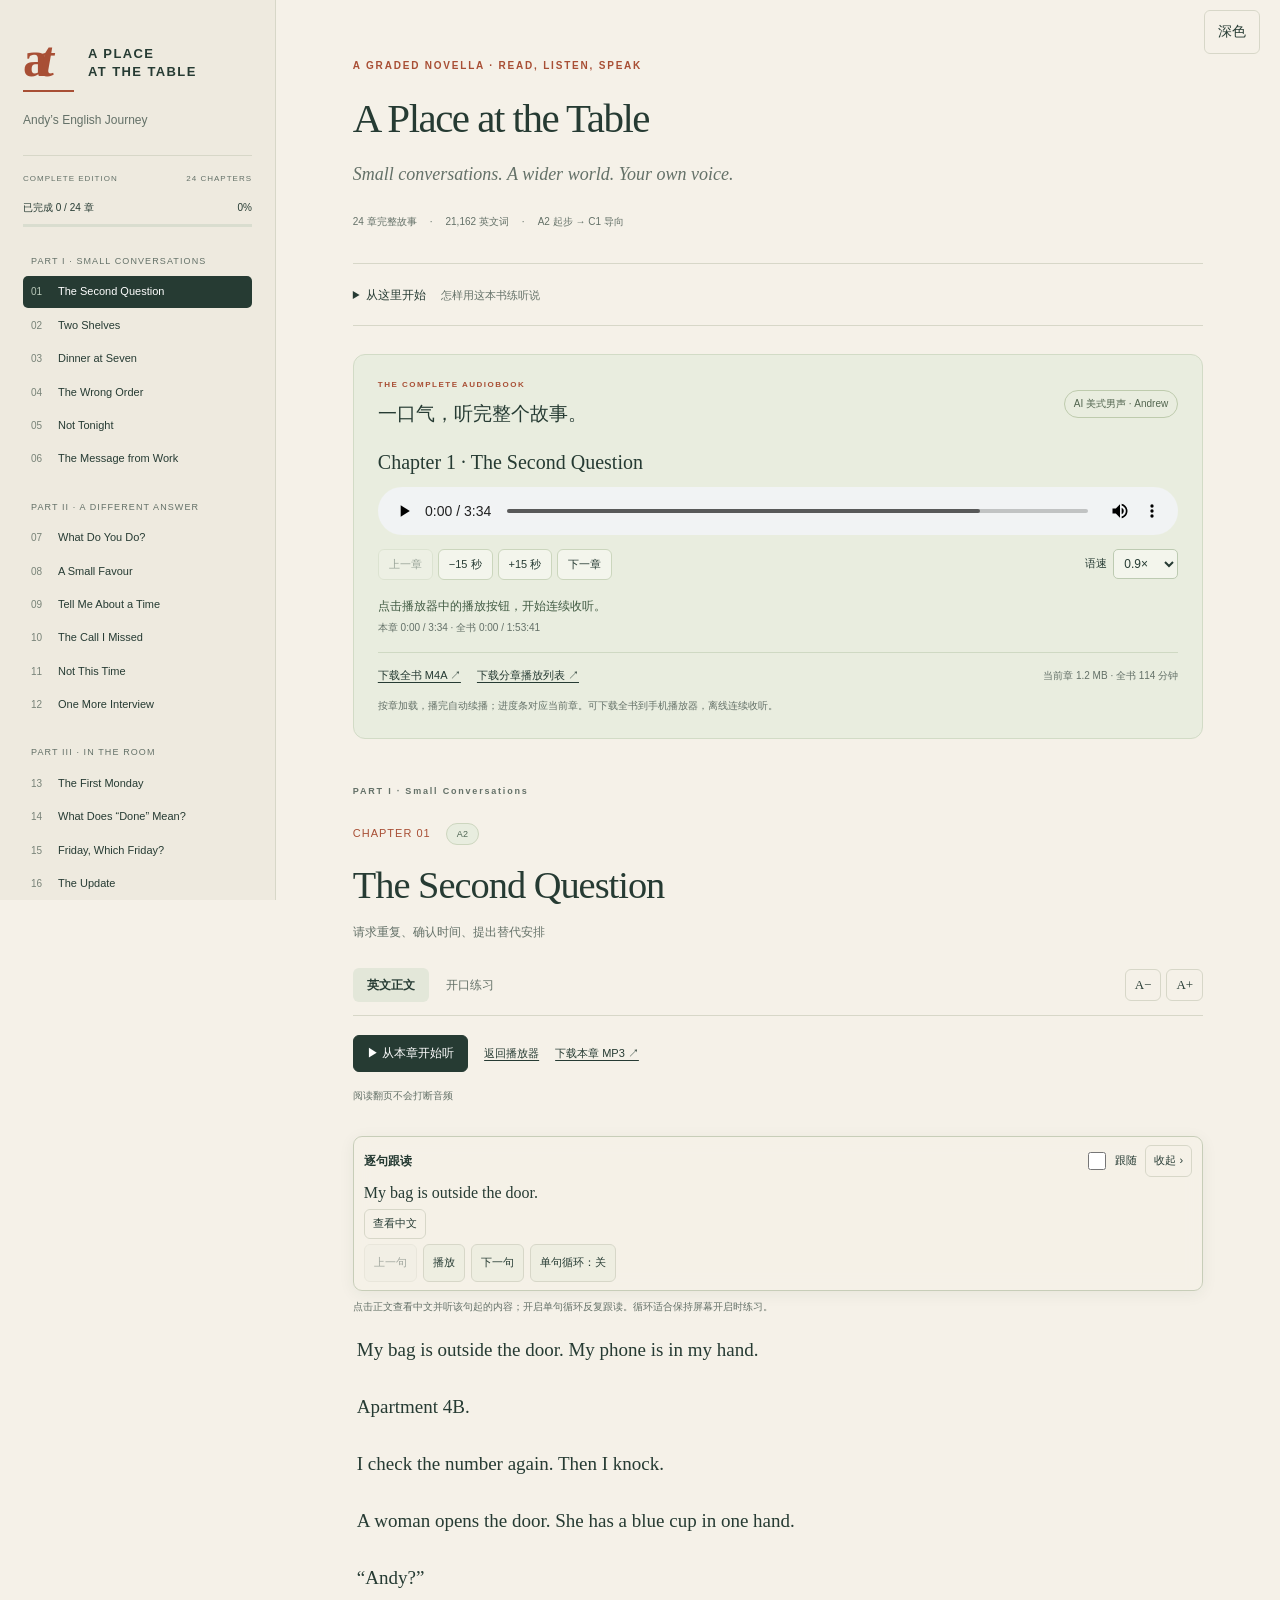
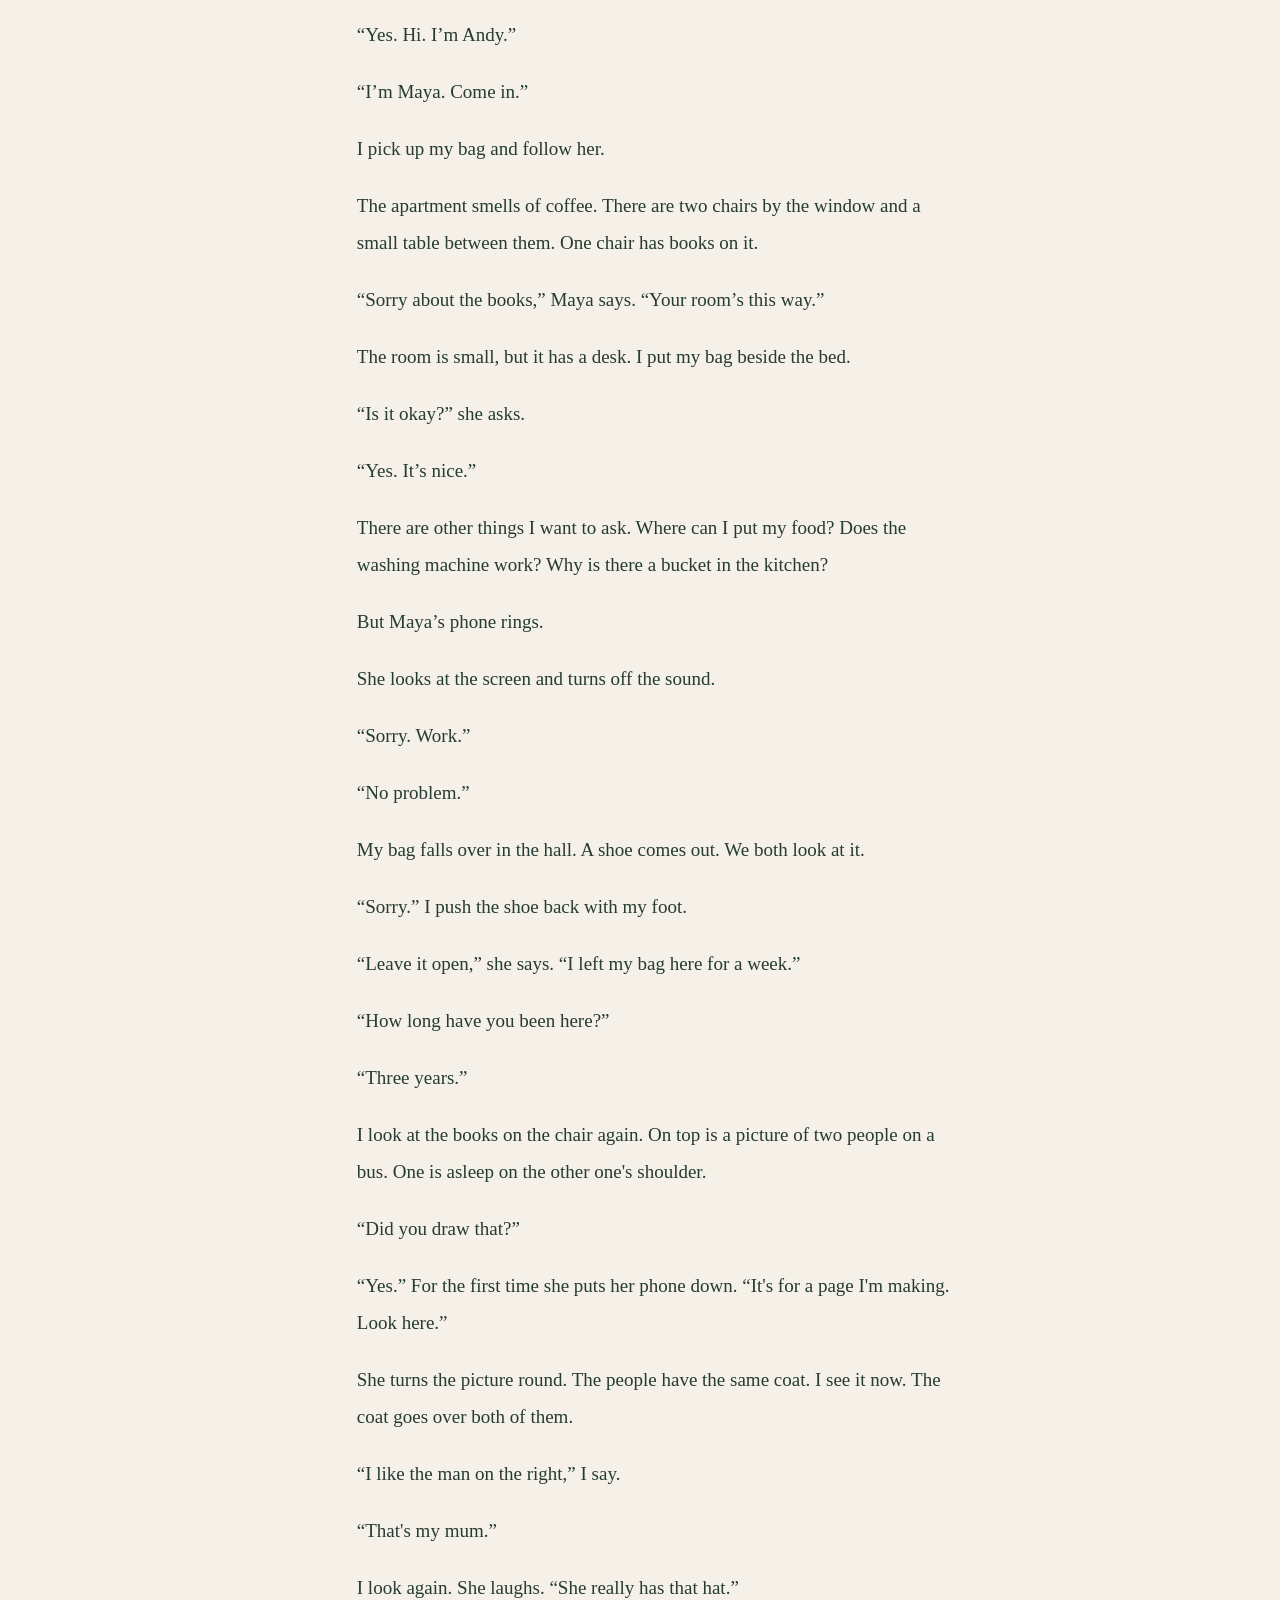
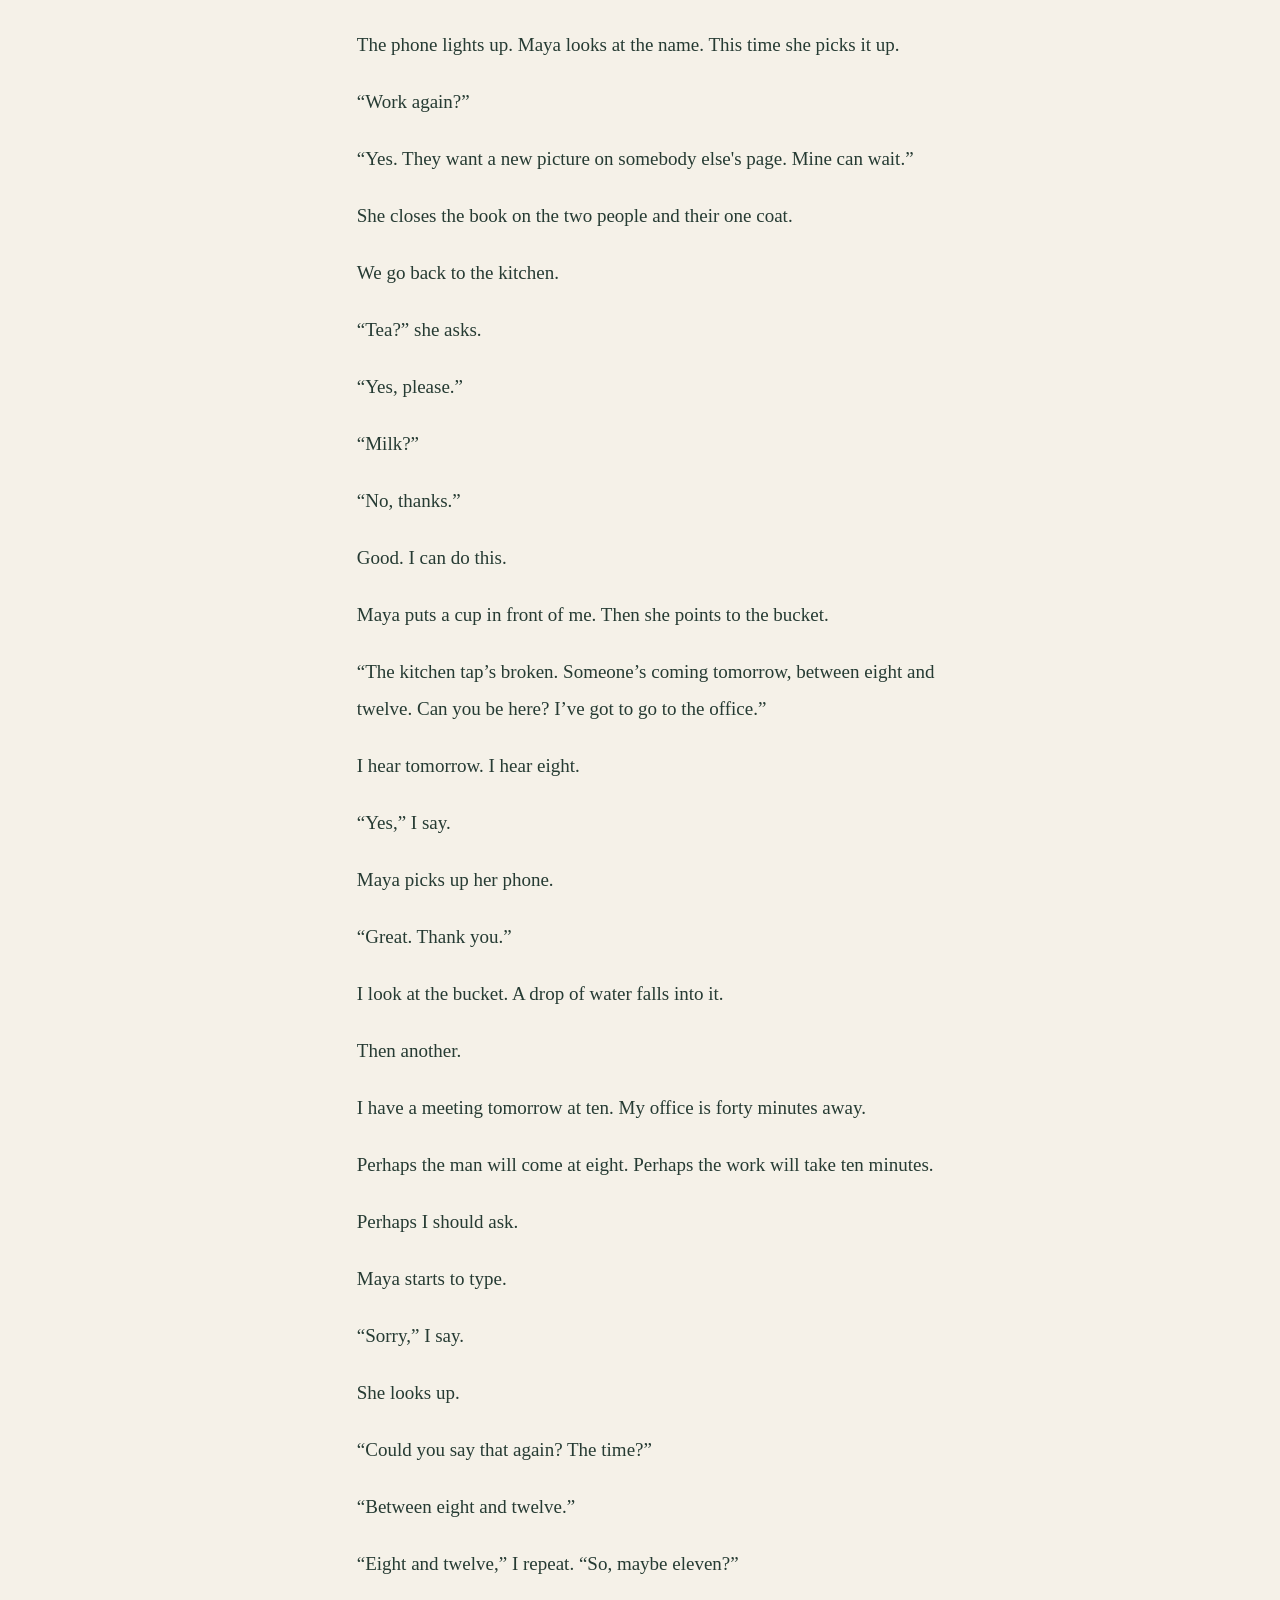
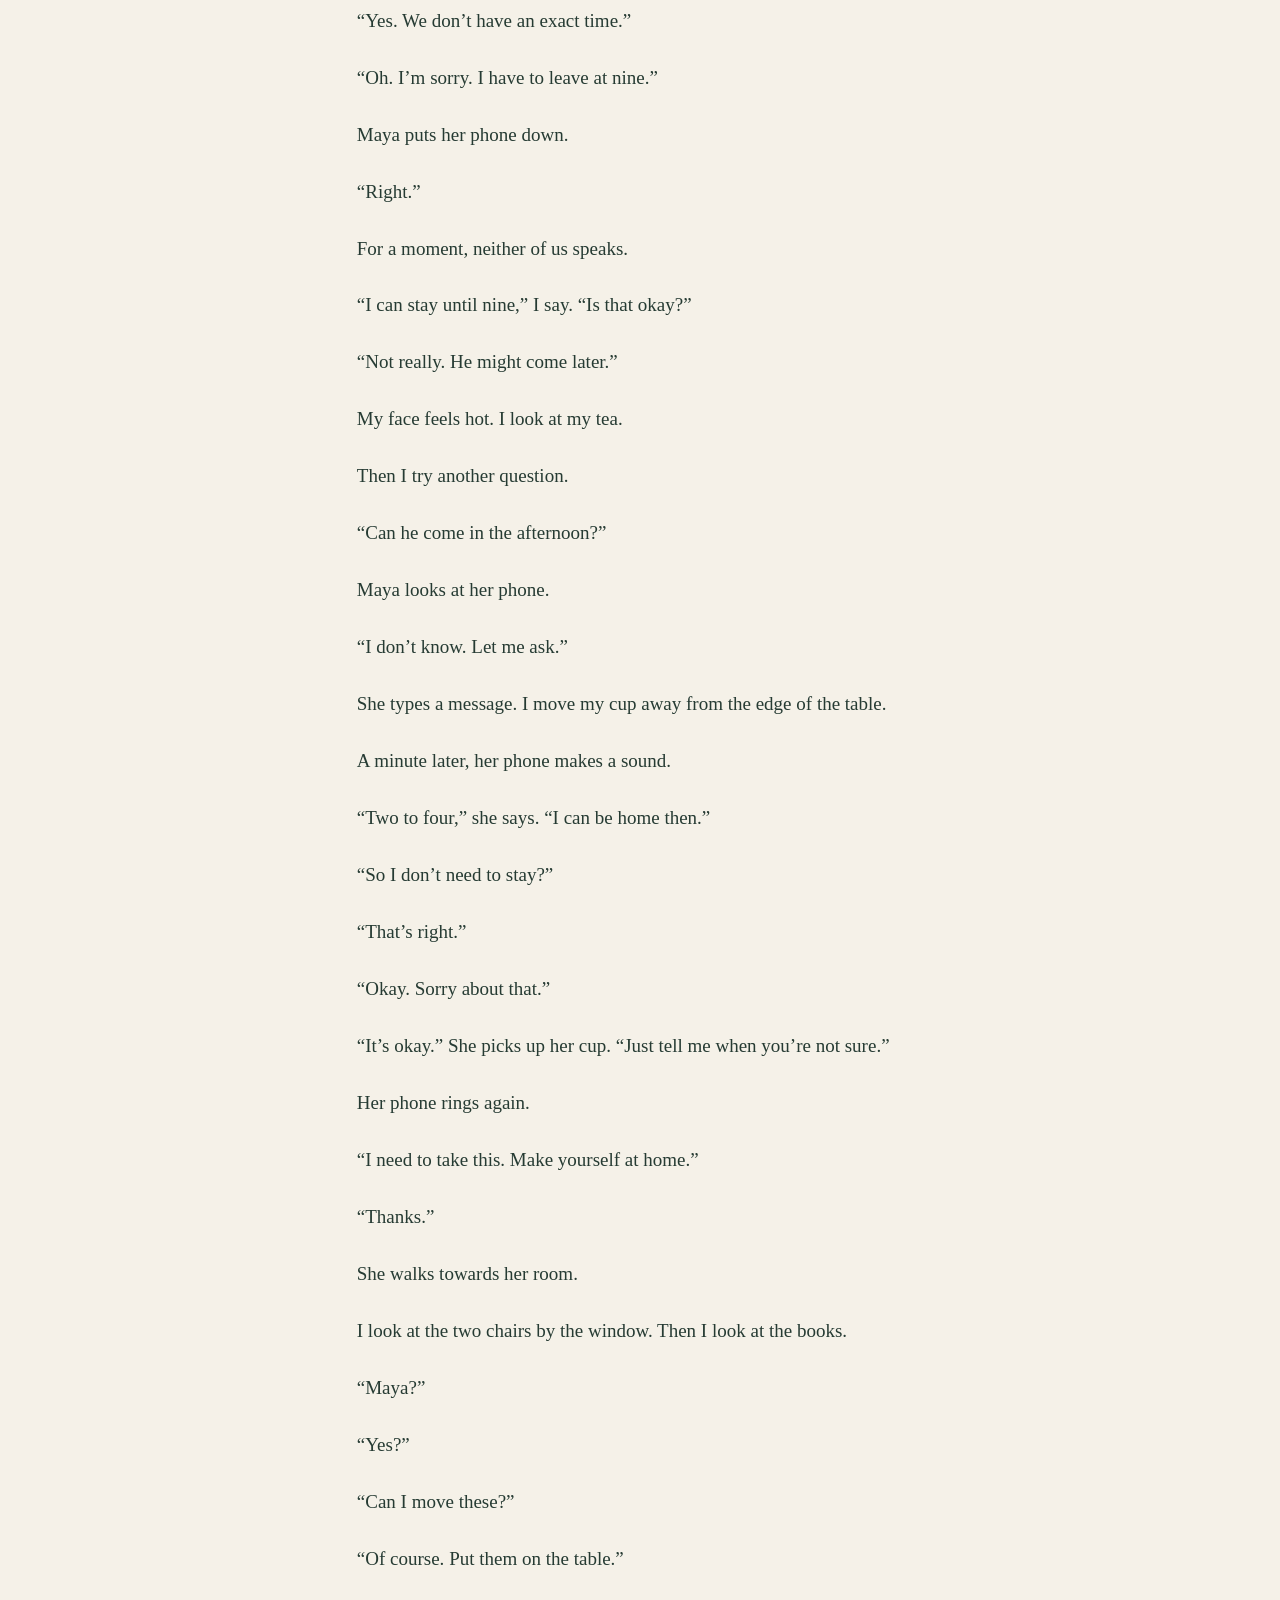
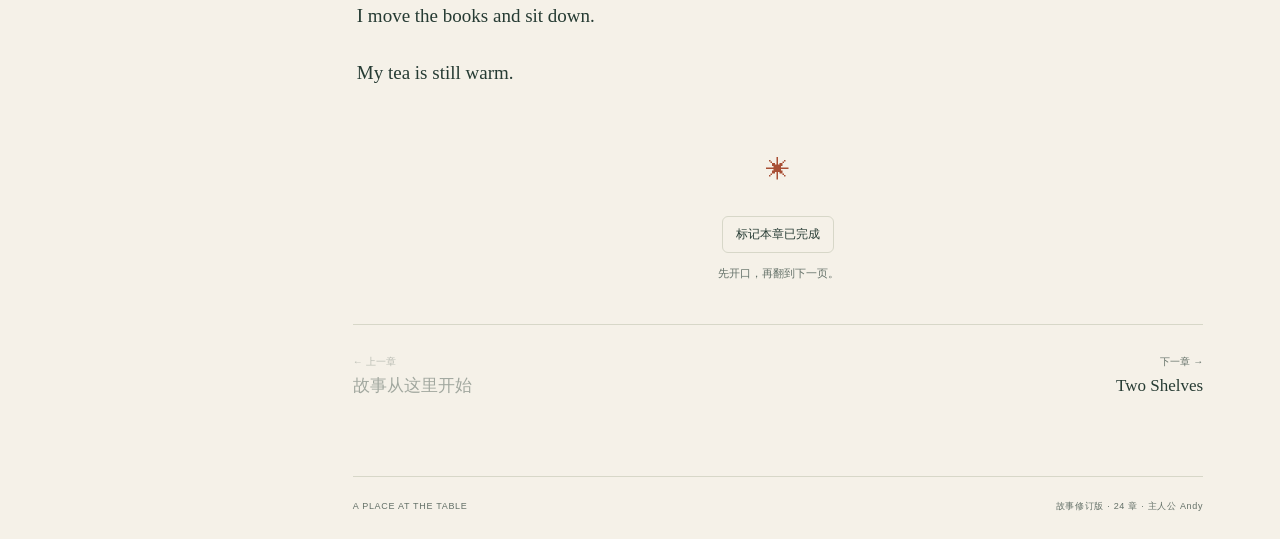
==== index.html @ 5585c591 "feat(reader): 添加可记忆的明暗主题切换" ====
<!doctype html>
<html lang="zh-CN">
<head>
  <meta charset="utf-8">
  <meta name="viewport" content="width=device-width,initial-scale=1">
  <meta name="theme-color" content="#f5f1e8">
  <meta name="description" content="A Place at the Table — a complete 24-chapter English novella with Andy, Maya and a place to find your voice. English stories and practical speaking exercises.">
  <title>A Place at the Table · Andy’s English Journey</title>
  <script src="theme.js?v=20261119-theme"></script>
  <link rel="stylesheet" href="style.css?v=20261119-theme">
  <script type="module" src="app.js?v=20261118-r2"></script>
</head>
<body>
  <a class="skip" href="#reader">跳到正文</a>
  <div class="mobilebar"><a class="wordmark" href="#chapter-1">A Place at the Table</a><div class="mobile-actions"><button type="button" data-theme-toggle aria-label="切换到深色主题">深色</button><button id="menu" aria-controls="sidebar" aria-expanded="false">章节目录</button></div></div>
  <button type="button" class="desktop-theme" data-theme-toggle aria-label="切换到深色主题">深色</button>
  <aside id="sidebar" aria-label="全书目录">
    <a class="brand" href="#chapter-1"><span class="book-symbol" aria-hidden="true">a<span>t</span></span><span>A PLACE<br>AT THE TABLE</span></a>
    <p class="side-sub">Andy’s English Journey</p>
    <div class="edition">COMPLETE EDITION <span>24 CHAPTERS</span></div>
    <div class="progress-copy"><span id="progressText">已完成 0 / 24 章</span><span id="progressPercent">0%</span></div>
    <div class="progress-track"><div id="progressBar"></div></div>
    <nav id="contents" aria-label="选择章节"></nav>
    <div class="sidebar-foot"><a href="editions/r2/a-place-at-the-table.md" download>下载完整书稿 <span aria-hidden="true">↗</span></a><p>阅读进度仅保存在当前浏览器。</p></div>
  </aside>
  <main id="main">
    <header class="book-header"><p class="eyebrow">A GRADED NOVELLA · READ, LISTEN, SPEAK</p><h1>A Place at the Table</h1><p class="book-subtitle">Small conversations. A wider world. Your own voice.</p><div class="book-meta"><span>24 章完整故事</span><span id="wordCount">正在载入</span><span>A2 起步 → C1 导向</span></div></header>
    <details class="guide"><summary>从这里开始 <span>怎样用这本书练听说</span></summary><div><p>先读或听一小段，再开口回应。每章练习包含实用表达、理解问题、角色扮演和换场景表达；答案需要主动展开。初期允许停顿，先把意思说明白，再纠正一两个重点。</p><p>四部正文难度逐步提高，标注属于编辑定位，不是正式 CEFR 评定。读完本书不等于达到 C1 或雅思 7.5；需要持续真实互动及独立的考试专项训练。</p><p>有声书使用 Andrew 美式男声生成，属于 AI 合成朗读。音频按章节加载，接近章尾时预加载下一章，播完后自动续播。切换阅读章节或练习页不会中断声音。播放器进度条对应当前章，下面另显示全书进度。首次需要点一下播放；手机系统若限制后台运行，跨章续播可能暂停。需要长时间锁屏收听时，可下载全书到手机播放器。</p><p>可下载完整 M4A，在手机音频播放器中离线收听；也可逐章下载 MP3。网页会在当前浏览器保存收听位置和语速，下次打开后点击播放继续，不自动出声。页面不会使用麦克风。</p><p>创作方法参考 <a href="https://github.com/jwynia/agent-skills" target="_blank" rel="noopener">jwynia/agent-skills</a>、<a href="https://github.com/BlueBirdBack/english-coach" target="_blank" rel="noopener">english-coach</a> 和 <a href="https://github.com/zhouwei713/english-learning-coach-skill" target="_blank" rel="noopener">English Learning Coach</a>。能力参考 <a href="https://www.coe.int/en/web/common-european-framework-reference-languages/table-3-cefr-3.3-common-reference-levels-qualitative-aspects-of-spoken-language-use" target="_blank" rel="noopener">CEFR</a> 与 <a href="https://ielts.org/organisations/ielts-for-organisations/compare-ielts/ielts-and-the-cefr" target="_blank" rel="noopener">IELTS 官方说明</a>。</p></div></details>
    <section id="audiobook" class="audiobook" aria-labelledby="audioHeading">
      <div class="audio-head"><div><p class="eyebrow">THE COMPLETE AUDIOBOOK</p><h2 id="audioHeading">一口气，听完整个故事。</h2></div><span class="audio-badge">AI 美式男声 · Andrew</span></div>
      <p id="nowChapter" class="now-chapter" lang="en">A Place at the Table</p>
      <audio id="bookAudio" controls preload="metadata" playsinline aria-label="按章连续音频播放器"></audio>
      <div class="audio-actions"><div class="audio-buttons"><button id="audioPrevious" disabled aria-label="播放上一章">上一章</button><button id="rewind" disabled aria-label="后退15秒">−15 秒</button><button id="forward" disabled aria-label="前进15秒">+15 秒</button><button id="audioNext" disabled aria-label="播放下一章">下一章</button></div><label class="rate-label">语速 <select id="audioRate" disabled><option value="0.5">0.5×</option><option value="0.75">0.75×</option><option value="0.8">0.8×</option><option value="0.9" selected>0.9×</option><option value="1">1.0×</option><option value="1.1">1.1×</option><option value="1.25">1.25×</option><option value="1.5">1.5×</option><option value="1.75">1.75×</option><option value="2">2.0×</option></select></label></div>
      <p id="audioStatus" role="status">正在载入章节目录……</p><button id="audioRetry" hidden>重试播放</button><p id="audioPosition" class="audio-position"></p>
      <div class="audio-downloads"><a id="downloadBook" href="editions/r2/audio/full-book.m4a" download>下载全书 M4A ↗</a><a href="editions/r2/audio/playlist.m3u" download>下载分章播放列表 ↗</a><span id="audioLength"></span></div>
      <p class="audio-tip">按章加载，播完自动续播；进度条对应当前章。可下载全书到手机播放器，离线连续收听。</p>
    </section>
    <div id="loading" role="status">正在打开书页……</div>
    <section id="reader" aria-labelledby="chapterTitle" hidden>
      <div class="chapter-heading"><p id="partLabel" class="eyebrow"></p><div class="chapter-kicker"><span id="chapterNumber"></span><span id="level" class="level"></span></div><h2 id="chapterTitle" lang="en" tabindex="-1"></h2><p id="focus"></p></div>
      <div class="reader-tools"><div class="tabs" role="group" aria-label="阅读模式"><button id="storyTab" class="selected" aria-pressed="true">英文正文</button><button id="practiceTab" aria-pressed="false">开口练习</button></div><div class="font-tools" role="group" aria-label="正文字号"><button id="fontDown" aria-label="缩小正文字号">A−</button><button id="fontUp" aria-label="放大正文字号">A+</button></div></div>
      <div class="chapter-audio"><button id="listenChapter" class="primary" disabled>▶ 从本章开始听</button><a href="#audiobook">返回播放器</a><a id="downloadChapter" hidden download>下载本章 MP3 ↗</a><span>阅读翻页不会打断音频</span></div>
      <button id="shadowingDock" class="shadowing-dock" aria-label="展开逐句跟读" aria-controls="shadowingPanel" aria-expanded="false" hidden>‹ 跟读</button>
      <section id="shadowingPanel" class="shadowing" aria-label="逐句跟读">
        <div class="shadowing-heading"><strong>逐句跟读</strong><label><input id="followAudio" type="checkbox"> 跟随</label><button id="shadowingCollapse" aria-label="收起逐句跟读到右侧" aria-controls="shadowingPanel" aria-expanded="true">收起 ›</button></div>
        <p id="sentenceText" lang="en">音频载入后，可点击正文中的任意句子开始听。</p>
        <button id="translationToggle" class="translation-toggle" aria-expanded="false" aria-controls="translationPanel" disabled>查看中文</button>
        <div id="translationPanel" class="translation-panel" hidden><p id="sentenceChinese" lang="zh-CN"></p><button id="translationRetry" hidden>重试中文</button></div>
        <div class="shadowing-controls"><button id="sentencePrevious" disabled>上一句</button><button id="sentencePlay" disabled>播放</button><button id="sentenceNext" disabled>下一句</button><button id="sentenceRepeat" disabled aria-pressed="false">单句循环：关</button></div>
      </section>
      <p id="sentenceHint" class="shadowing-hint">正在载入逐句时间轴……</p>
      <article id="story" class="prose" lang="en" aria-label="英文故事"></article>
      <section id="practice" aria-label="开口练习" hidden></section>
      <div class="chapter-end"><span class="end-mark" aria-hidden="true">✳</span><button id="complete" class="complete">标记本章已完成</button><p>先开口，再翻到下一页。</p></div>
      <nav class="page-nav" aria-label="前后章节"><button id="prev"><span>← 上一章</span><strong id="prevTitle"></strong></button><button id="next"><span>下一章 →</span><strong id="nextTitle"></strong></button></nav>
    </section>
    <footer class="footer"><span>A PLACE AT THE TABLE</span><span>故事修订版 · 24 章 · 主人公 Andy</span></footer>
  </main>
</body>
</html>
---- style.css ----
:root{--paper:#f5f1e8;--panel:#eeeadf;--ink:#263b33;--muted:#647168;--line:#d7d7c8;--accent:#a84f35;--story-size:19px}*{box-sizing:border-box}html{scroll-behavior:smooth;scroll-padding-top:28px}body{margin:0;background:var(--paper);color:var(--ink);font-family:'DM Sans',-apple-system,BlinkMacSystemFont,'Segoe UI',sans-serif;font-size:14px;line-height:1.6}button,select{font:inherit;color:inherit}button,a,summary,select{-webkit-tap-highlight-color:transparent}button{cursor:pointer;border:1px solid var(--line);border-radius:6px;background:transparent;padding:9px 13px;line-height:1.4}button:hover:not(:disabled){background:#e6e6da}button:disabled{opacity:.4;cursor:default}a{color:inherit;text-underline-offset:3px}button:focus-visible,a:focus-visible,summary:focus-visible,select:focus-visible{outline:3px solid var(--accent);outline-offset:4px}button.primary{background:var(--ink);color:#fff;border-color:var(--ink)}button.primary:hover{background:#385346}.skip{position:fixed;top:-80px;left:10px;background:white;padding:15px;z-index:50}.skip:focus{top:10px}#sidebar{width:276px;position:fixed;inset:0 auto 0 0;background:var(--panel);border-right:1px solid var(--line);padding:34px 23px 20px;overflow-y:auto;z-index:20}.brand{display:flex;align-items:center;gap:14px;text-decoration:none;font-size:13px;font-weight:700;line-height:1.35;letter-spacing:1.4px}.book-symbol{font-family:Georgia,serif;font-size:50px;line-height:1;letter-spacing:-8px;display:block;width:51px;color:var(--accent);border-bottom:2px solid var(--accent);padding-bottom:6px}.book-symbol span{font-style:italic}.side-sub{font-size:12px;color:var(--muted);margin:19px 0 25px}.edition{font-size:8px;letter-spacing:1px;color:var(--muted);display:flex;justify-content:space-between;padding-top:17px;border-top:1px solid var(--line)}.progress-copy{font-size:10px;display:flex;justify-content:space-between;margin-top:14px}.progress-track{height:3px;background:#d9ddcf;margin:8px 0 27px}.progress-track div{height:100%;background:var(--accent);transition:width .3s}.part-name{font-size:9px;letter-spacing:1.1px;text-transform:uppercase;color:var(--muted);margin:25px 8px 8px}.chapter-link{display:flex;align-items:baseline;gap:10px;padding:8px;border-radius:5px;text-decoration:none;font-size:11px;line-height:1.4;margin:2px 0}.chapter-link .num{font-size:10px;font-variant-numeric:tabular-nums;color:#788378;flex:0 0 17px}.chapter-link .tick{margin-left:auto;color:var(--accent);font-size:11px}.chapter-link:hover{background:#e2e4d6}.chapter-link[aria-current=page]{background:var(--ink);color:white}.chapter-link[aria-current=page] .num{color:#b8c8b9}.sidebar-foot{border-top:1px solid var(--line);margin-top:28px;padding-top:18px;font-size:11px}.sidebar-foot a{display:flex;justify-content:space-between;text-decoration:none}.sidebar-foot p{color:var(--muted);font-size:9px;margin-top:12px}#main{margin-left:276px;max-width:1280px;padding:58px clamp(30px,6vw,100px) 26px}.book-header{padding-bottom:33px;border-bottom:1px solid var(--line)}.eyebrow{font-size:10px;letter-spacing:1.8px;font-weight:600;color:var(--accent);margin:0 0 18px}.book-header h1{font-family:'Libre Baskerville',Georgia,serif;font-size:clamp(29px,3.2vw,46px);line-height:1.3;letter-spacing:-1.5px;font-weight:400;margin:0}.book-subtitle{font-family:Georgia,serif;font-style:italic;font-size:18px;color:var(--muted);margin:15px 0 25px}.book-meta{display:flex;gap:0;font-size:10px;color:var(--muted);flex-wrap:wrap}.book-meta span+span:before{content:'·';margin:0 13px}.guide{margin-top:22px;border-bottom:1px solid var(--line);padding-bottom:20px}.guide summary{cursor:pointer;font-size:12px}.guide summary span{margin-left:12px;color:var(--muted);font-size:11px}.guide>div{color:var(--muted);font-size:12px;max-width:70ch;margin-top:18px}.guide a{color:var(--accent)}#loading{padding:60px 0}.chapter-heading{padding:45px 0 25px}.chapter-heading .eyebrow{margin-bottom:25px;font-size:9px;color:var(--muted)}.chapter-kicker{display:flex;align-items:center;gap:15px;font-size:11px;color:var(--accent);letter-spacing:1px}.level{border:1px solid #cdd6bf;border-radius:30px;background:#e8eddf;color:#4f6654;padding:3px 10px;font-size:9px;letter-spacing:.4px}.chapter-heading h2{font-family:'Libre Baskerville',Georgia,serif;font-weight:400;line-height:1.3;font-size:clamp(29px,3vw,42px);letter-spacing:-1px;margin:16px 0 12px;outline:none}.chapter-heading>p:last-child{font-size:12px;color:var(--muted);margin-bottom:0}.reader-tools{display:flex;justify-content:space-between;gap:10px;align-items:center;border-bottom:1px solid var(--line);padding-bottom:13px}.tabs{display:flex;gap:3px}.tabs button{border:0;color:var(--muted);font-size:12px;padding:9px 14px}.tabs .selected{color:var(--ink);background:#e3e7d9;font-weight:600}.font-tools{display:flex;gap:5px}.font-tools button{padding:6px 9px;font-family:Georgia,serif;font-size:13px}.audio-panel{background:#efeee3;border:1px solid #e2e2d4;padding:13px 15px;border-radius:8px;margin:20px 0 36px;display:flex;align-items:center;gap:12px;flex-wrap:wrap}.audio-buttons{display:flex;gap:6px}.audio-buttons button{font-size:11px;padding:7px 10px}.voice-controls{display:flex;gap:12px;flex:1;justify-content:flex-end}.voice-controls label{font-size:10px;color:var(--muted);display:flex;align-items:center;gap:5px}.voice-controls select{border:0;background:transparent;font-size:11px;padding:5px;max-width:132px}.audio-panel p{width:100%;font-size:10px;color:var(--muted);margin:0}.prose{font-family:'Libre Baskerville',Georgia,'Times New Roman',serif;font-size:var(--story-size);line-height:1.95;max-width:65ch;overflow-wrap:break-word}.prose p{margin:0 0 1.05em;padding:0 4px;border-radius:4px;transition:background .2s}.prose p:first-child:first-letter{float:left;font-size:3.3em;line-height:.9;padding:8px 7px 0 0;color:var(--accent)}.prose p.speaking{background:#e6ead9}.chapter-end{text-align:center;padding:40px 0 30px}.end-mark{display:block;color:var(--accent);font-size:24px;margin-bottom:27px}.complete{font-size:12px}.complete.is-done{background:#e3e9d9;border-color:#a9bba2}.chapter-end p{font-size:11px;color:var(--muted);margin-top:12px}.page-nav{display:grid;grid-template-columns:1fr 1fr;gap:20px;border-top:1px solid var(--line);padding-top:22px}.page-nav button{border:0;text-align:left;padding:8px 0}.page-nav button:last-child{text-align:right}.page-nav span{font-size:10px;color:var(--muted);display:block;margin-bottom:5px}.page-nav strong{font-family:Georgia,serif;font-weight:400;font-size:17px}.footer{border-top:1px solid var(--line);margin-top:70px;padding-top:22px;display:flex;justify-content:space-between;gap:10px;color:var(--muted);font-size:9px;letter-spacing:.7px}.practice-intro{font-size:14px;color:var(--muted);margin:12px 0 30px}.practice-block{padding:25px 0;border-bottom:1px solid var(--line)}.practice-block h3{font-size:15px;font-weight:600;margin:0 0 16px}.practice-block .step{color:var(--accent);font-size:11px;margin-right:10px}.practice-block p{font-size:14px;line-height:1.85}.phrase-card{display:flex;justify-content:space-between;align-items:flex-start;gap:20px;border-bottom:1px solid #e4e5d9;padding:14px 0}.phrase-card:last-child{border:0}.phrase-card strong{font-family:Georgia,serif;font-size:20px;font-weight:400;line-height:1.5}.phrase-card span{color:var(--muted);font-size:12px;max-width:45%;text-align:right;padding-top:4px}.question{padding:10px 0}.question>p{font-family:Georgia,serif;font-size:19px;margin:0 0 7px}.question summary{font-size:11px;cursor:pointer;color:var(--accent)}.question details p{font-family:Georgia,serif;color:var(--muted);background:#ececde;padding:10px 15px;border-radius:4px}.role-turn{margin:14px 0;padding:17px 20px;background:#edeee2;border-radius:7px}.role-turn blockquote{font-family:Georgia,serif;font-size:20px;margin:0 0 9px;line-height:1.6}.role-turn p{font-size:12px;color:var(--muted);margin:0}.practice-note{border-left:2px solid var(--accent);padding-left:15px;color:var(--muted)}.mobilebar{display:none}[hidden]{display:none!important}
@media(min-width:1556px){#main{margin-left:calc(276px + (100vw - 1556px)/2)}}
@media(max-width:1050px){#sidebar{width:244px;padding-left:18px;padding-right:18px}#main{margin-left:244px;padding-left:35px;padding-right:35px}.audio-panel{gap:10px}.voice-controls{justify-content:flex-start}}
@media(max-width:760px){html{scroll-padding-top:72px}.mobilebar{position:sticky;top:0;z-index:30;display:flex;align-items:center;justify-content:space-between;background:#f5f1efed;backdrop-filter:blur(8px);border-bottom:1px solid var(--line);height:60px;padding:0 18px}.wordmark{font-family:Georgia,serif;font-size:17px;text-decoration:none}.mobilebar button{font-size:11px;padding:6px 9px}#sidebar{inset:60px 0 0 auto;width:min(340px,100%);transform:translateX(102%);transition:transform .2s;box-shadow:-20px 0 60px #263b3318}body.menu-open #sidebar{transform:translateX(0)}body.menu-open{overflow:hidden}#main{margin-left:0;padding:30px 22px 22px;max-width:100%}.book-header{padding-bottom:24px}.book-header h1{font-size:32px}.eyebrow{font-size:8px;letter-spacing:1.4px}.book-subtitle{font-size:16px;margin-bottom:21px}.book-meta{font-size:9px}.book-meta span+span:before{margin:0 7px}.guide summary span{font-size:10px;margin-left:7px}.chapter-heading{padding:32px 0 24px}.chapter-heading h2{font-size:32px}.audio-panel{padding:12px}.voice-controls{width:100%;flex-basis:100%}.voice-controls select{max-width:170px}.prose{line-height:1.85}.phrase-card{flex-direction:column;gap:3px}.phrase-card span{max-width:none;text-align:left}.page-nav{gap:14px}.page-nav strong{font-size:15px}.footer{flex-direction:column;margin-top:44px}.practice-block h3{font-size:14px}}
@media(prefers-reduced-motion:reduce){*{scroll-behavior:auto!important;transition:none!important}}
@media print{#sidebar,.mobilebar,.reader-tools,.audio-panel,.guide,.chapter-end,.page-nav,.footer{display:none!important}#main{margin:0;padding:0}.book-header{padding:0 0 20px}.prose{font-size:12pt;line-height:1.6;max-width:none}body{background:white;color:black}}
.audiobook{background:#e9eddf;border:1px solid #d2dbc6;border-radius:12px;padding:24px;margin-top:28px;scroll-margin-top:24px}.audio-head{display:flex;align-items:center;justify-content:space-between;gap:20px}.audio-head .eyebrow{margin-bottom:8px;font-size:8px;letter-spacing:1.5px}.audio-head h2{font-size:19px;font-weight:500;margin:0;line-height:1.5}.audio-badge{font-size:10px;white-space:nowrap;color:#52654f;border:1px solid #becbad;border-radius:30px;padding:5px 9px}.now-chapter{font-family:Georgia,serif;font-size:20px;line-height:1.5;margin:18px 0 10px}.audiobook audio{display:block;width:100%;height:48px;margin:10px 0 14px}.audio-actions{display:flex;justify-content:space-between;align-items:center;gap:12px;flex-wrap:wrap}.audiobook .audio-buttons{flex-wrap:wrap;gap:5px}.audiobook .audio-buttons button{font-size:11px;background:#f3f5ec;border-color:#cbd6bd}.rate-label{display:flex;align-items:center;gap:6px;font-size:11px;white-space:nowrap}.rate-label select{border:1px solid #bdcbb2;border-radius:5px;padding:6px;background:#f3f5ec;font-size:12px}.audiobook #audioStatus{font-size:12px;margin:17px 0 4px;color:#415b43}.audio-position{font-size:10px;color:var(--muted);font-variant-numeric:tabular-nums;margin:4px 0 16px}.audio-downloads{display:flex;gap:16px;align-items:center;flex-wrap:wrap;font-size:11px;border-top:1px solid #cfd9c3;padding-top:14px}.audio-downloads span{color:var(--muted);font-size:10px;margin-left:auto}.audio-tip{font-size:10px;color:var(--muted);margin:13px 0 0}.chapter-audio{display:flex;align-items:center;gap:16px;flex-wrap:wrap;margin:19px 0 32px;font-size:11px}.chapter-audio button{font-size:12px}.chapter-audio span{width:100%;font-size:10px;color:var(--muted)}
@media(max-width:760px){.audiobook{padding:18px 14px;scroll-margin-top:78px}.audio-head{align-items:flex-start;flex-direction:column;gap:8px}.audio-head h2{font-size:18px}.audio-head .eyebrow{font-size:8px}.audio-badge{font-size:9px}.now-chapter{font-size:18px}.audiobook .audio-buttons button{padding:7px 8px;font-size:10px}.audio-actions{gap:10px}.audio-downloads{gap:10px}.audio-downloads span{width:100%;margin:0}.chapter-audio{gap:12px}.chapter-audio button{padding:8px 10px;font-size:11px}}
@media print{.audiobook,.chapter-audio{display:none!important}}
.shadowing{position:sticky;top:12px;z-index:10;background:#f5f1e8f5;border:1px solid #c7cdb8;border-radius:9px;padding:12px 14px;margin:0 0 25px;box-shadow:0 3px 16px #263b3310;backdrop-filter:blur(8px)}.shadowing-heading{display:flex;justify-content:space-between;align-items:center;gap:12px;font-size:12px}.shadowing-heading label{display:flex;align-items:center;gap:6px;font-size:11px;cursor:pointer}.shadowing input{accent-color:var(--ink);width:18px;height:18px}.shadowing #sentenceText{font-family:Georgia,serif;font-size:17px;line-height:1.5;margin:8px 0;max-height:4.5em;overflow:auto}.shadowing-controls{display:flex;gap:6px;flex-wrap:wrap}.shadowing-controls button{font-size:11px;min-height:42px;padding:8px 10px;background:#eeeee1}.shadowing-controls button[aria-pressed=true]{background:var(--ink);color:#fff}.shadowing-hint{font-size:10px;color:var(--muted);margin:7px 0 0}.sentence{cursor:pointer;border-radius:3px;padding:3px 0;box-decoration-break:clone;-webkit-box-decoration-break:clone}.sentence:hover{background:#e9e8d8}.sentence:focus-visible{outline:2px solid var(--accent);outline-offset:3px}.sentence.sentence-active{background:#f0d993;color:#25382d;box-shadow:0 2px 0 #a84f35}.prose p:first-child:first-letter{float:none;font-size:inherit;padding:0;color:inherit}
@media(max-width:760px){.shadowing{top:65px;padding:10px;margin-bottom:22px}.shadowing #sentenceText{font-size:16px;max-height:3em}.shadowing-controls{gap:5px}.shadowing-controls button{padding:8px;font-size:11px}.sentence{scroll-margin-top:235px}}
@media print{.shadowing{display:none!important}.sentence{background:none!important;box-shadow:none!important}}

.translation-toggle{font-size:11px;padding:5px 9px;margin:0 0 9px;min-height:36px}.translation-panel{margin:0 0 12px;padding:8px 10px;border-left:2px solid var(--accent);background:#eeeee1;border-radius:3px}.translation-panel p{margin:0;font-size:14px;line-height:1.65;max-height:6.6em;overflow:auto;overflow-wrap:anywhere}.translation-panel button{font-size:12px;margin-top:7px}

.shadowing{padding:8px 10px;margin-bottom:8px}.shadowing-heading{gap:8px}.shadowing-heading label{margin-left:auto}.shadowing-heading button{padding:4px 8px;min-height:32px;font-size:11px}.shadowing #sentenceText{margin:4px 0;max-height:3em;font-size:16px}.shadowing-controls button{min-height:38px;padding:6px 9px}.translation-toggle{min-height:30px;padding:3px 8px;margin-bottom:5px}.translation-panel{padding:5px 8px;margin-bottom:6px}.translation-panel p{font-size:13px;line-height:1.5;max-height:3em}.shadowing-hint{margin:0 0 16px}.shadowing-dock{position:fixed;right:0;top:42%;z-index:15;min-height:44px;padding:9px 10px;border-radius:10px 0 0 10px;background:var(--ink);color:white;border-color:var(--ink);box-shadow:0 3px 12px #263b3325;font-size:12px}.shadowing-dock:hover:not(:disabled){background:#385346}
@media(max-width:760px){.shadowing{padding:7px 9px;top:65px}.shadowing-heading{font-size:11px}.shadowing-heading label{font-size:10px;gap:3px}.shadowing-controls{gap:4px}.shadowing-controls button{padding:6px 8px}.shadowing-dock{padding:9px 8px;font-size:11px}}
@media print{.shadowing-dock,.shadowing-hint{display:none!important}}

/* Reading themes keep the existing light palette and audio state intact. */
:root{color-scheme:light}
:root[data-theme=dark]{color-scheme:dark;--paper:#171e1b;--panel:#212c26;--ink:#e1e8df;--muted:#aab9ad;--line:#485b4e;--accent:#f0ab87}
.desktop-theme{position:fixed;right:20px;top:10px;z-index:30;background:var(--paper);min-height:44px}
.mobile-actions{display:flex;align-items:center;gap:6px;flex-shrink:0}
[data-theme=dark] button:hover:not(:disabled),[data-theme=dark] .chapter-link:hover,[data-theme=dark] .sentence:hover{background:#35473b}
[data-theme=dark] .mobilebar,[data-theme=dark] .shadowing{background:#1b251ff5}
[data-theme=dark] .skip,[data-theme=dark] .audiobook,[data-theme=dark] .audio-panel,[data-theme=dark] .level,[data-theme=dark] .tabs .selected,[data-theme=dark] .complete.is-done,[data-theme=dark] .question details p,[data-theme=dark] .role-turn,[data-theme=dark] .translation-panel,[data-theme=dark] .shadowing-controls button,[data-theme=dark] .rate-label select,[data-theme=dark] .audiobook .audio-buttons button{background:var(--panel);border-color:var(--line);color:var(--ink)}
[data-theme=dark] .audio-badge,[data-theme=dark] .audiobook #audioStatus,[data-theme=dark] .chapter-link .num{color:var(--muted);border-color:var(--line)}
[data-theme=dark] .phrase-card,[data-theme=dark] .audio-downloads,[data-theme=dark] .shadowing{border-color:var(--line)}
[data-theme=dark] .progress-track{background:var(--line)}
[data-theme=dark] button.primary,[data-theme=dark] .chapter-link[aria-current=page],[data-theme=dark] .shadowing-controls button[aria-pressed=true],[data-theme=dark] .shadowing-dock{background:#b7d7bd;color:#17271c;border-color:#b7d7bd}
[data-theme=dark] .chapter-link[aria-current=page] .num{color:#304b36}
[data-theme=dark] button.primary:hover:not(:disabled),[data-theme=dark] .shadowing-dock:hover:not(:disabled){background:#d2e8d6}
[data-theme=dark] .sentence.sentence-active,[data-theme=dark] .sentence.sentence-active:hover{background:#5b491f;color:#fff0b5;box-shadow:0 2px 0 var(--accent)}
@media(max-width:760px){.desktop-theme{display:none}.mobilebar{gap:8px;padding:0 12px}.mobilebar .wordmark{font-size:15px}.mobilebar button{min-height:44px;padding:6px 8px}}
@media print{.desktop-theme{display:none!important}:root[data-theme=dark]{color-scheme:light;--paper:white;--panel:white;--ink:black;--muted:#444;--line:#bbb;--accent:#555}}

@media print{[data-theme=dark] .sentence{color:black!important}}
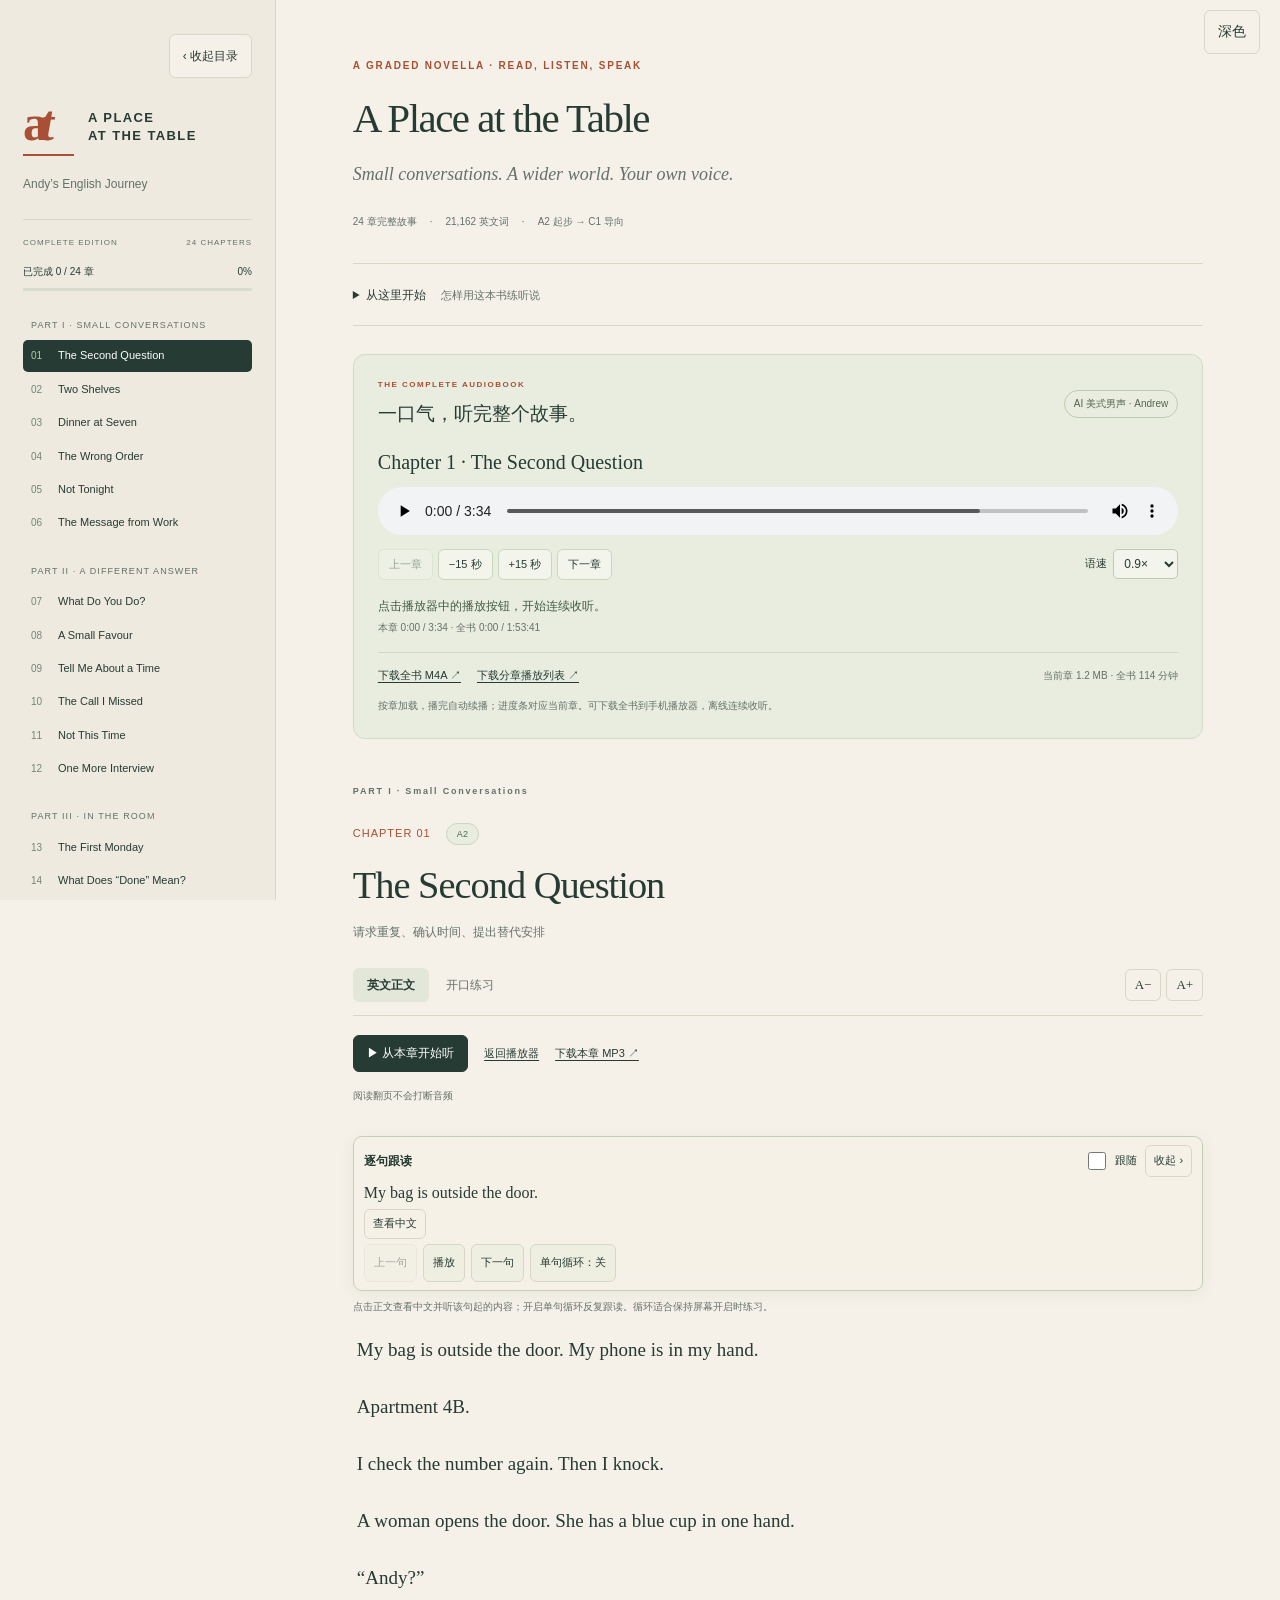
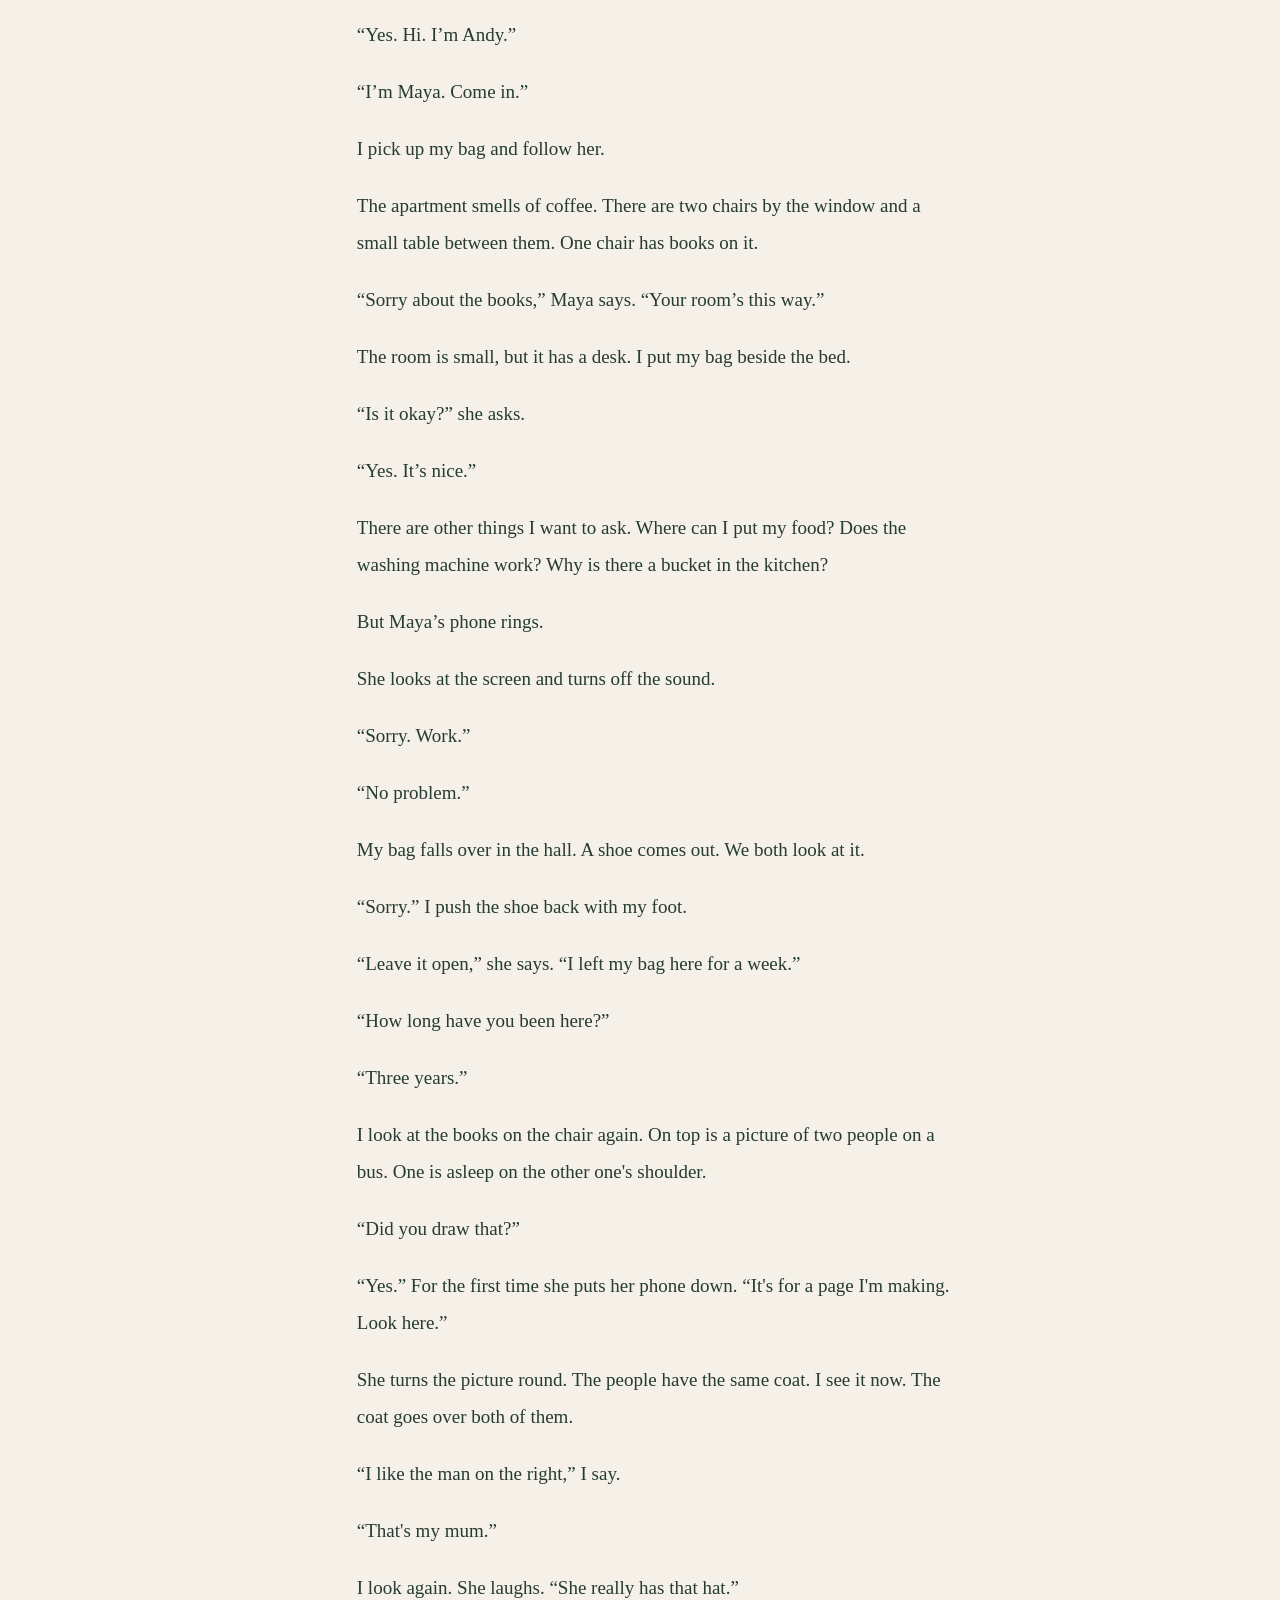
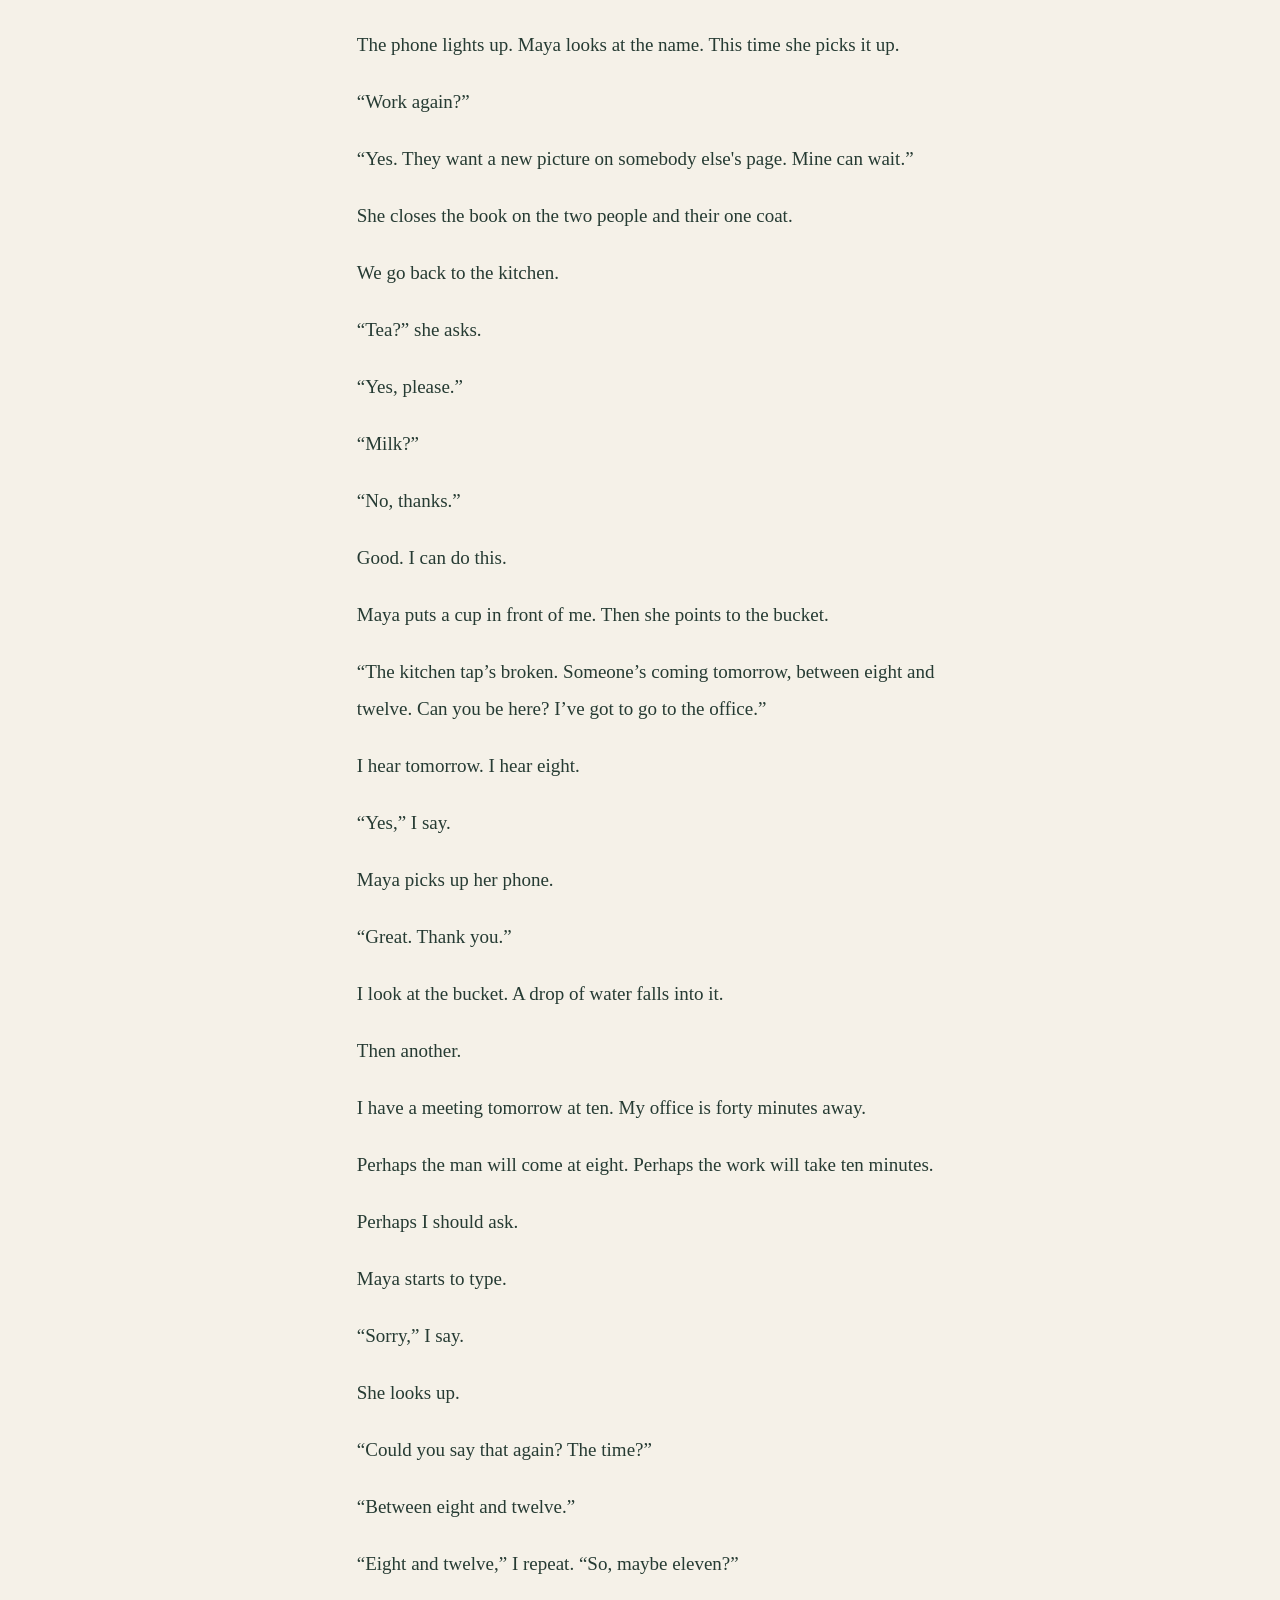
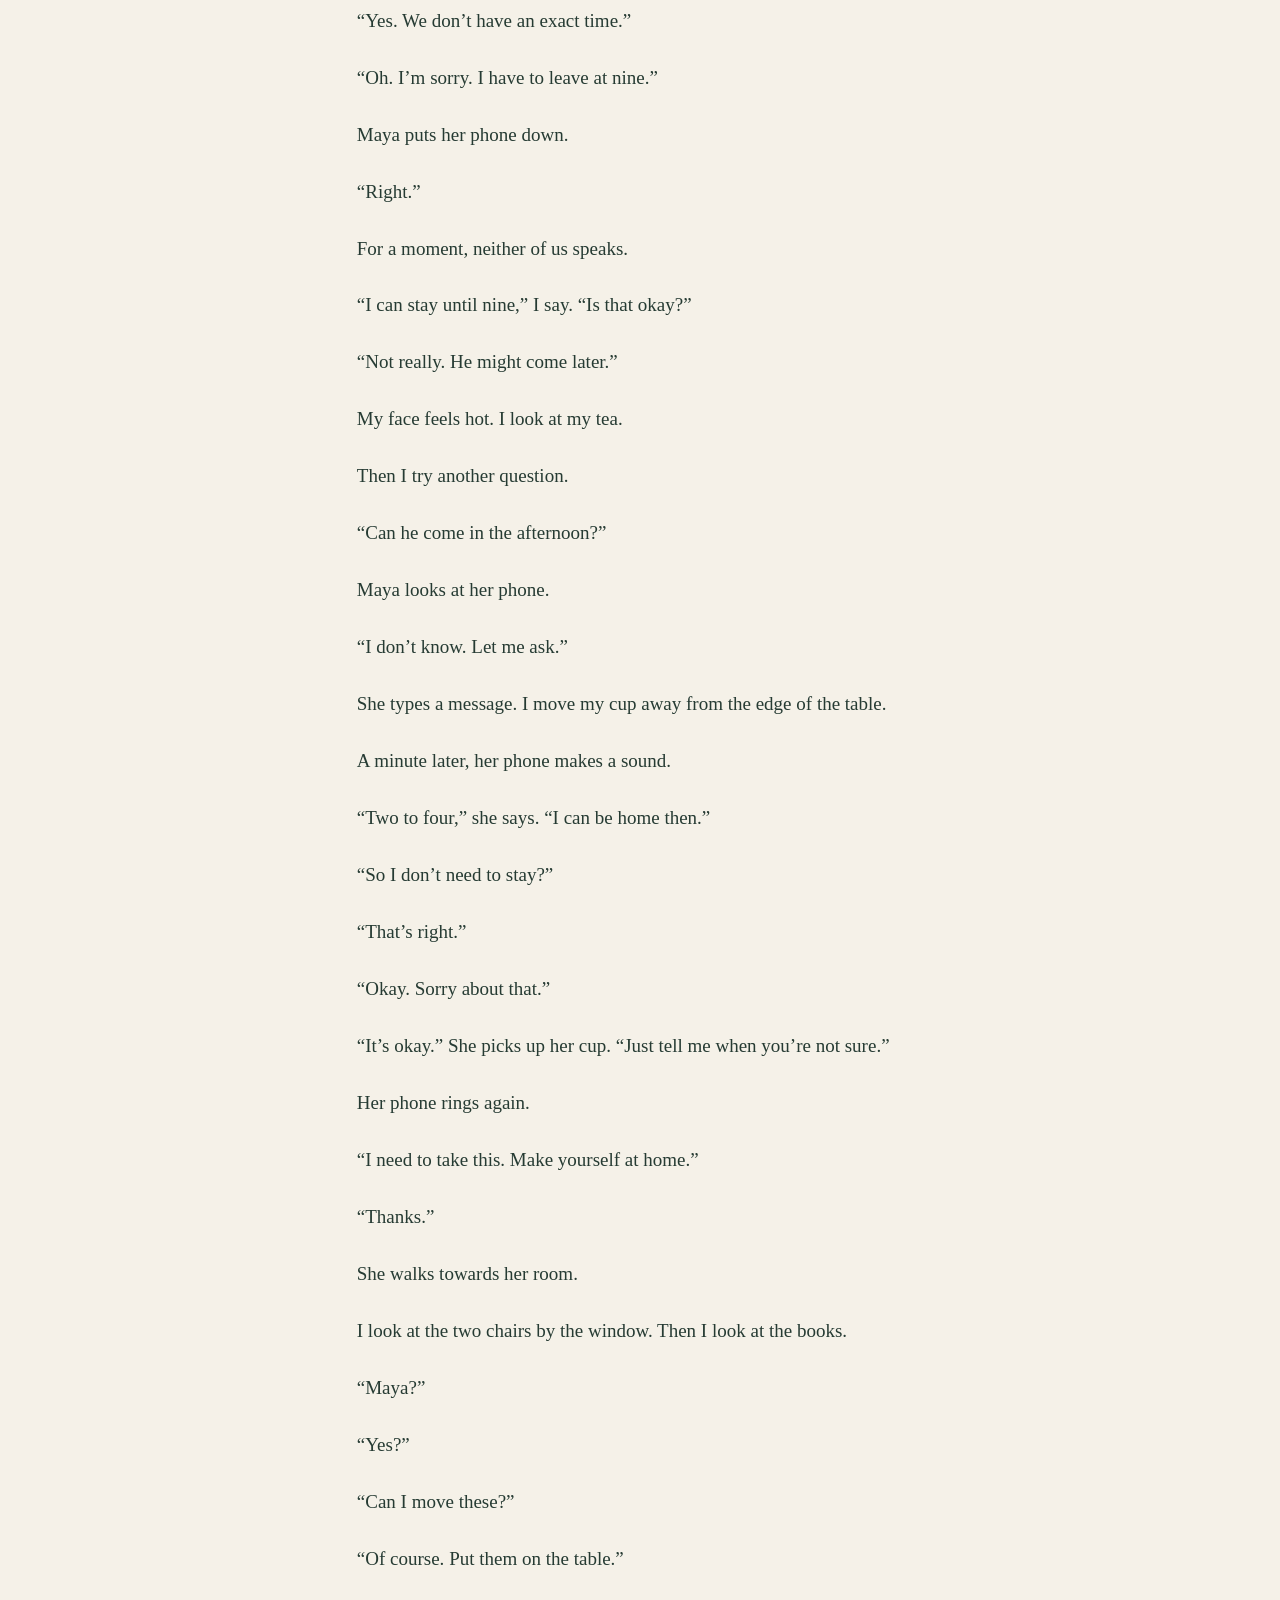
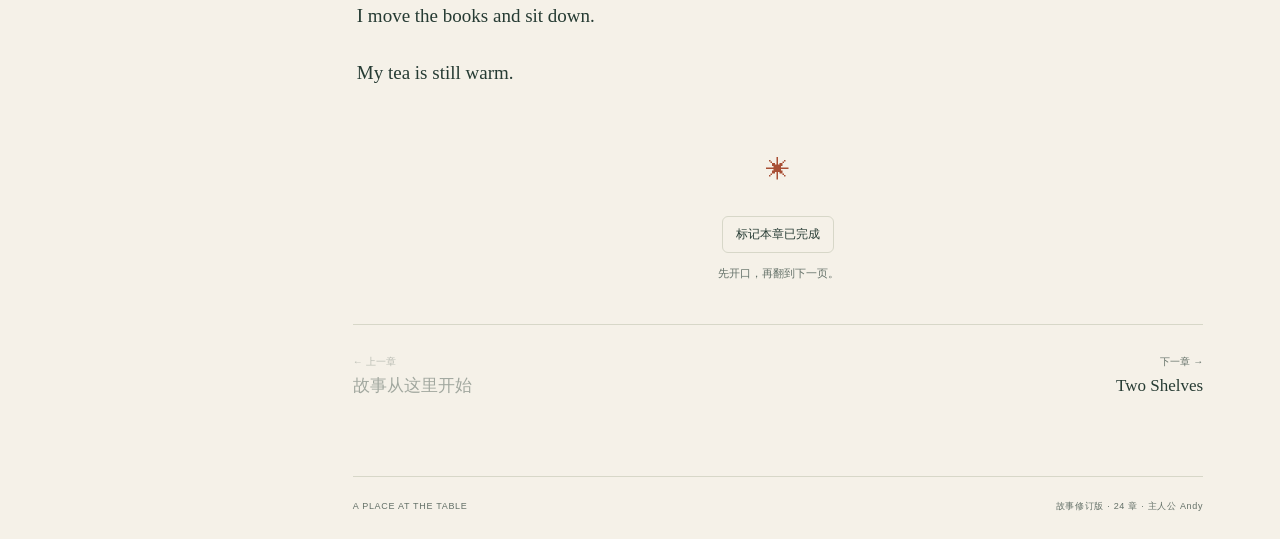
==== commit 93d0eb13: "feat(reader): 支持桌面章节目录收起与展开" ====
--- a/index.html
+++ b/index.html
@@ -7,14 +7,16 @@
   <meta name="description" content="A Place at the Table — a complete 24-chapter English novella with Andy, Maya and a place to find your voice. English stories and practical speaking exercises.">
   <title>A Place at the Table · Andy’s English Journey</title>
   <script src="theme.js?v=20261119-theme"></script>
-  <link rel="stylesheet" href="style.css?v=20261119-theme">
-  <script type="module" src="app.js?v=20261118-r2"></script>
+  <link rel="stylesheet" href="style.css?v=20261119-sidebar">
+  <script type="module" src="app.js?v=20261119-sidebar"></script>
 </head>
 <body>
   <a class="skip" href="#reader">跳到正文</a>
   <div class="mobilebar"><a class="wordmark" href="#chapter-1">A Place at the Table</a><div class="mobile-actions"><button type="button" data-theme-toggle aria-label="切换到深色主题">深色</button><button id="menu" aria-controls="sidebar" aria-expanded="false">章节目录</button></div></div>
   <button type="button" class="desktop-theme" data-theme-toggle aria-label="切换到深色主题">深色</button>
+  <button id="sidebarExpand" class="desktop-sidebar-control sidebar-expand" aria-controls="sidebar" aria-expanded="false" hidden>展开目录 ›</button>
   <aside id="sidebar" aria-label="全书目录">
+    <button id="sidebarCollapse" class="desktop-sidebar-control sidebar-collapse" aria-controls="sidebar" aria-expanded="true">‹ 收起目录</button>
     <a class="brand" href="#chapter-1"><span class="book-symbol" aria-hidden="true">a<span>t</span></span><span>A PLACE<br>AT THE TABLE</span></a>
     <p class="side-sub">Andy’s English Journey</p>
     <div class="edition">COMPLETE EDITION <span>24 CHAPTERS</span></div>
--- a/style.css
+++ b/style.css
@@ -36,3 +36,10 @@
 @media print{.desktop-theme{display:none!important}:root[data-theme=dark]{color-scheme:light;--paper:white;--panel:white;--ink:black;--muted:#444;--line:#bbb;--accent:#555}}
 
 @media print{[data-theme=dark] .sentence{color:black!important}}
+
+.desktop-sidebar-control{min-height:44px;font-size:12px;background:var(--paper)}
+.sidebar-collapse{display:block;margin:0 0 20px auto}
+.sidebar-expand{position:fixed;left:12px;top:10px;z-index:30}
+@media(min-width:761px){body.sidebar-collapsed #sidebar{display:none}body.sidebar-collapsed #main{margin-left:auto;margin-right:auto;width:100%}}
+@media(max-width:760px){.desktop-sidebar-control{display:none}}
+@media print{.desktop-sidebar-control{display:none!important}}
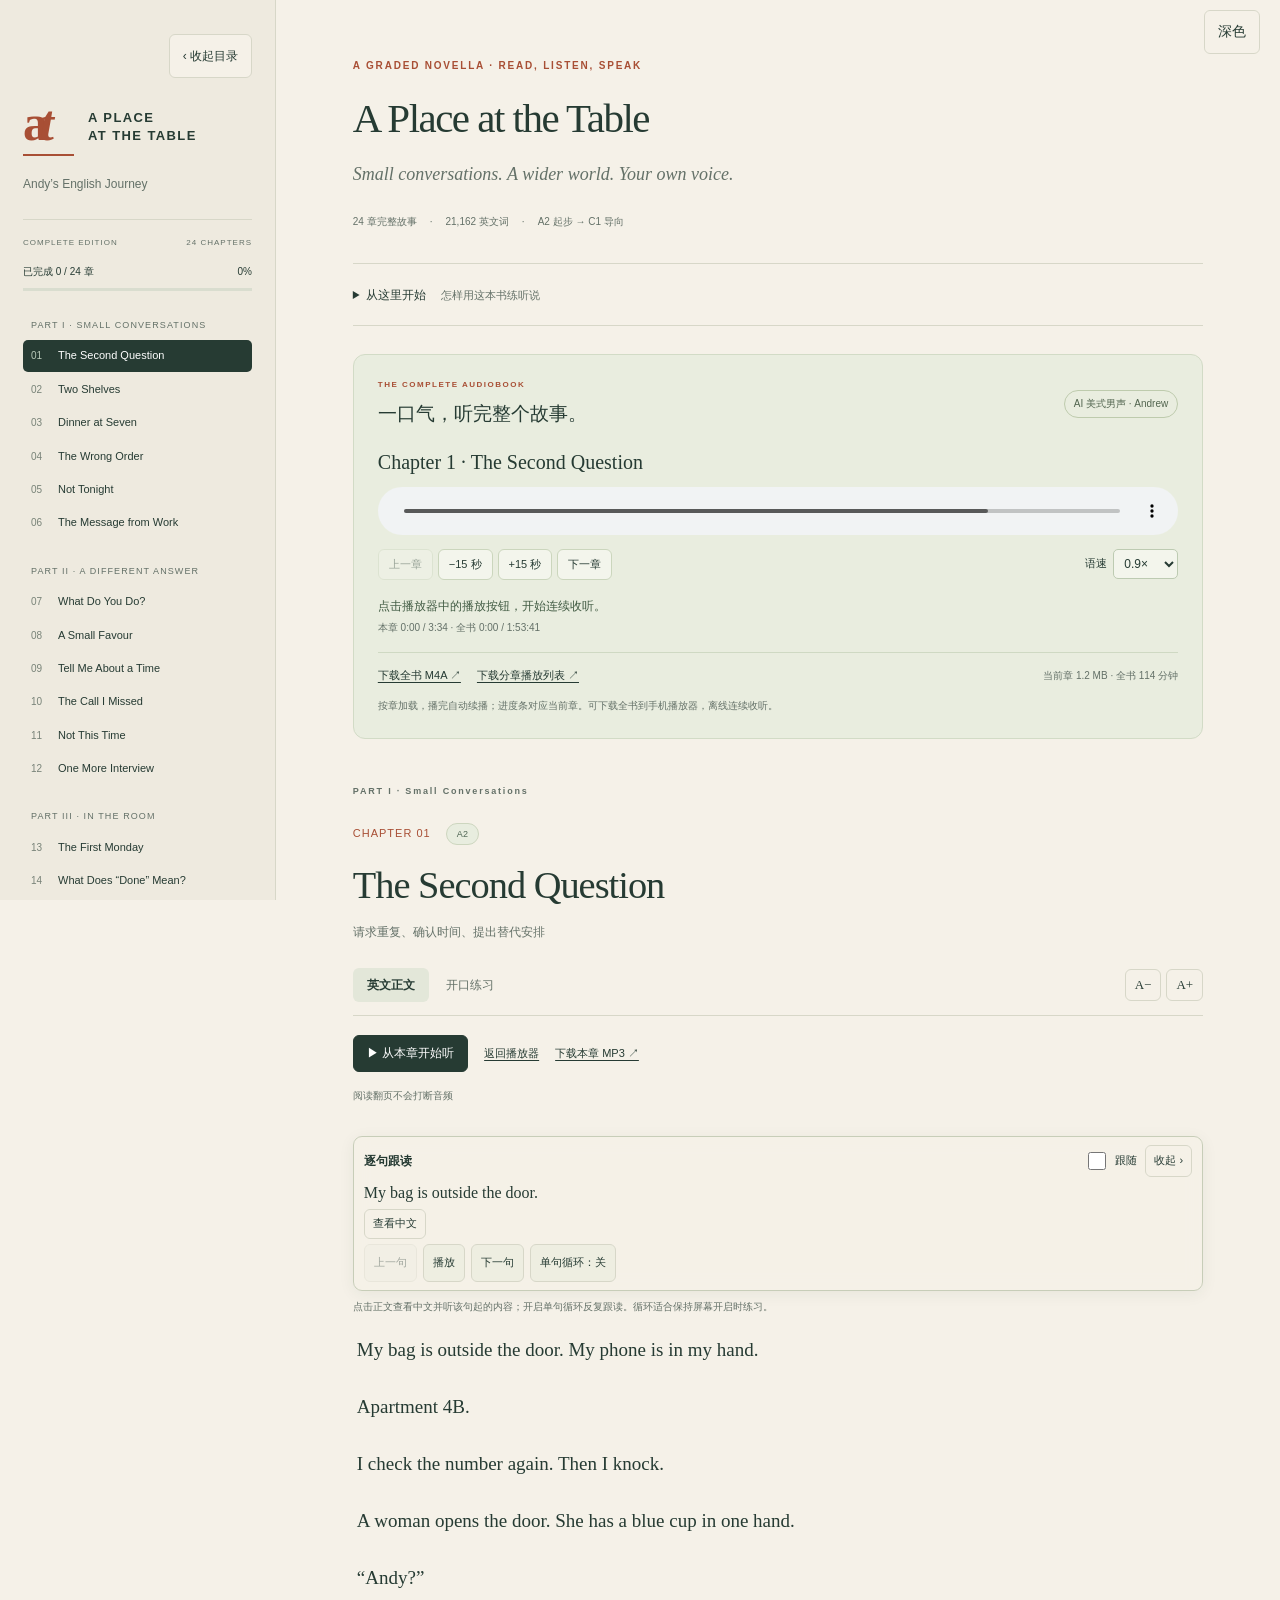
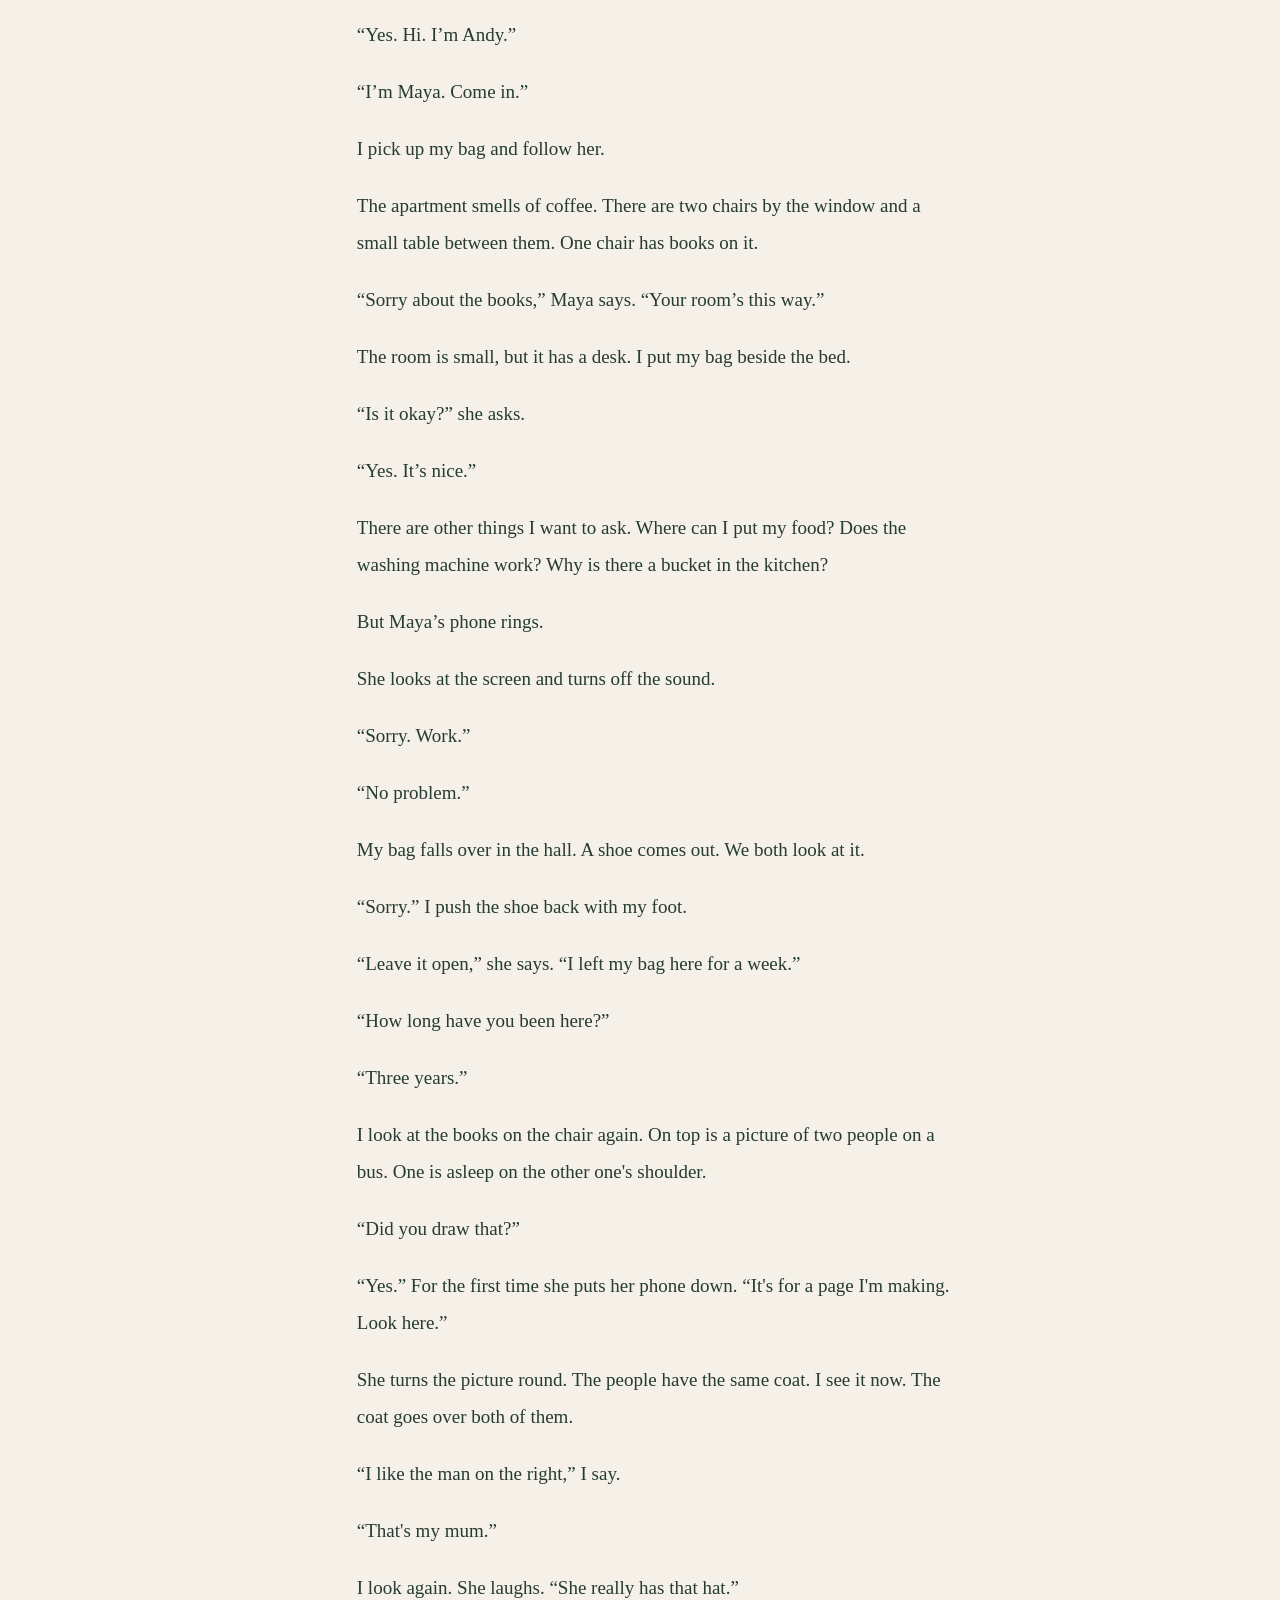
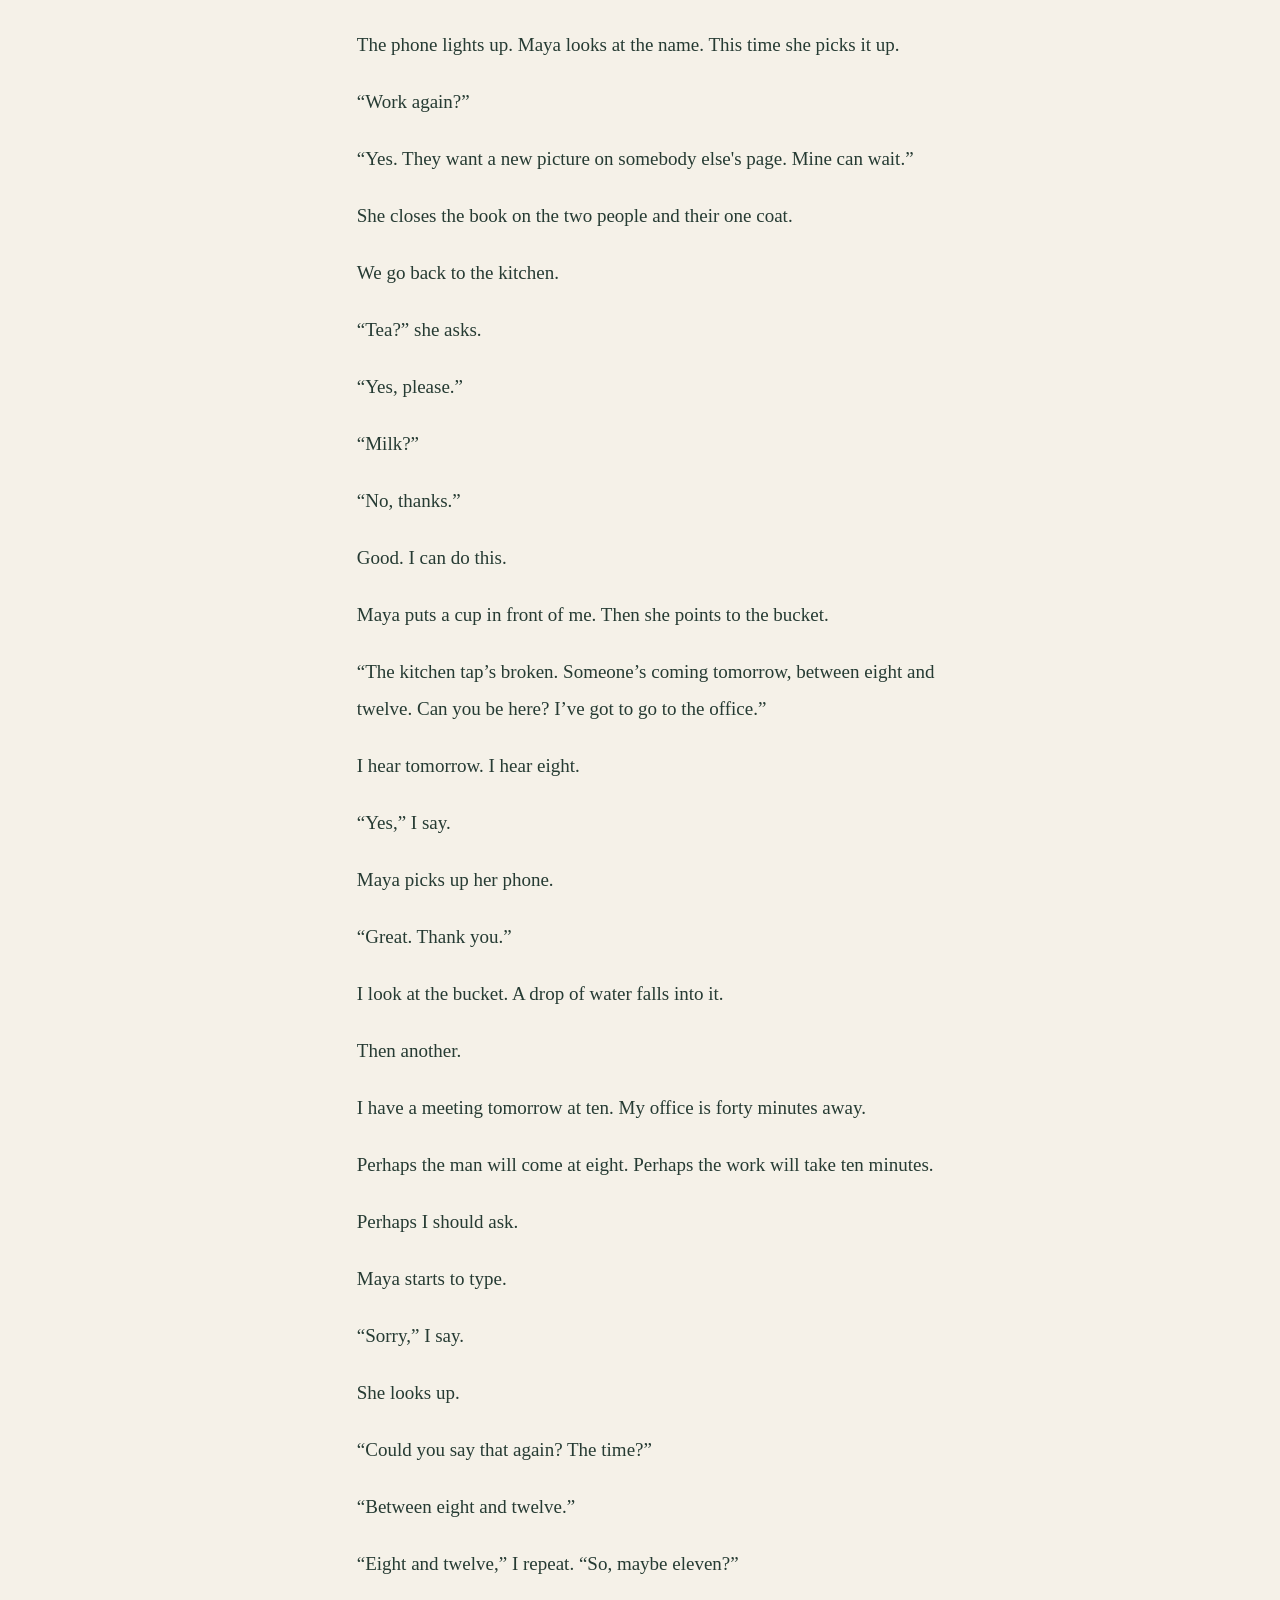
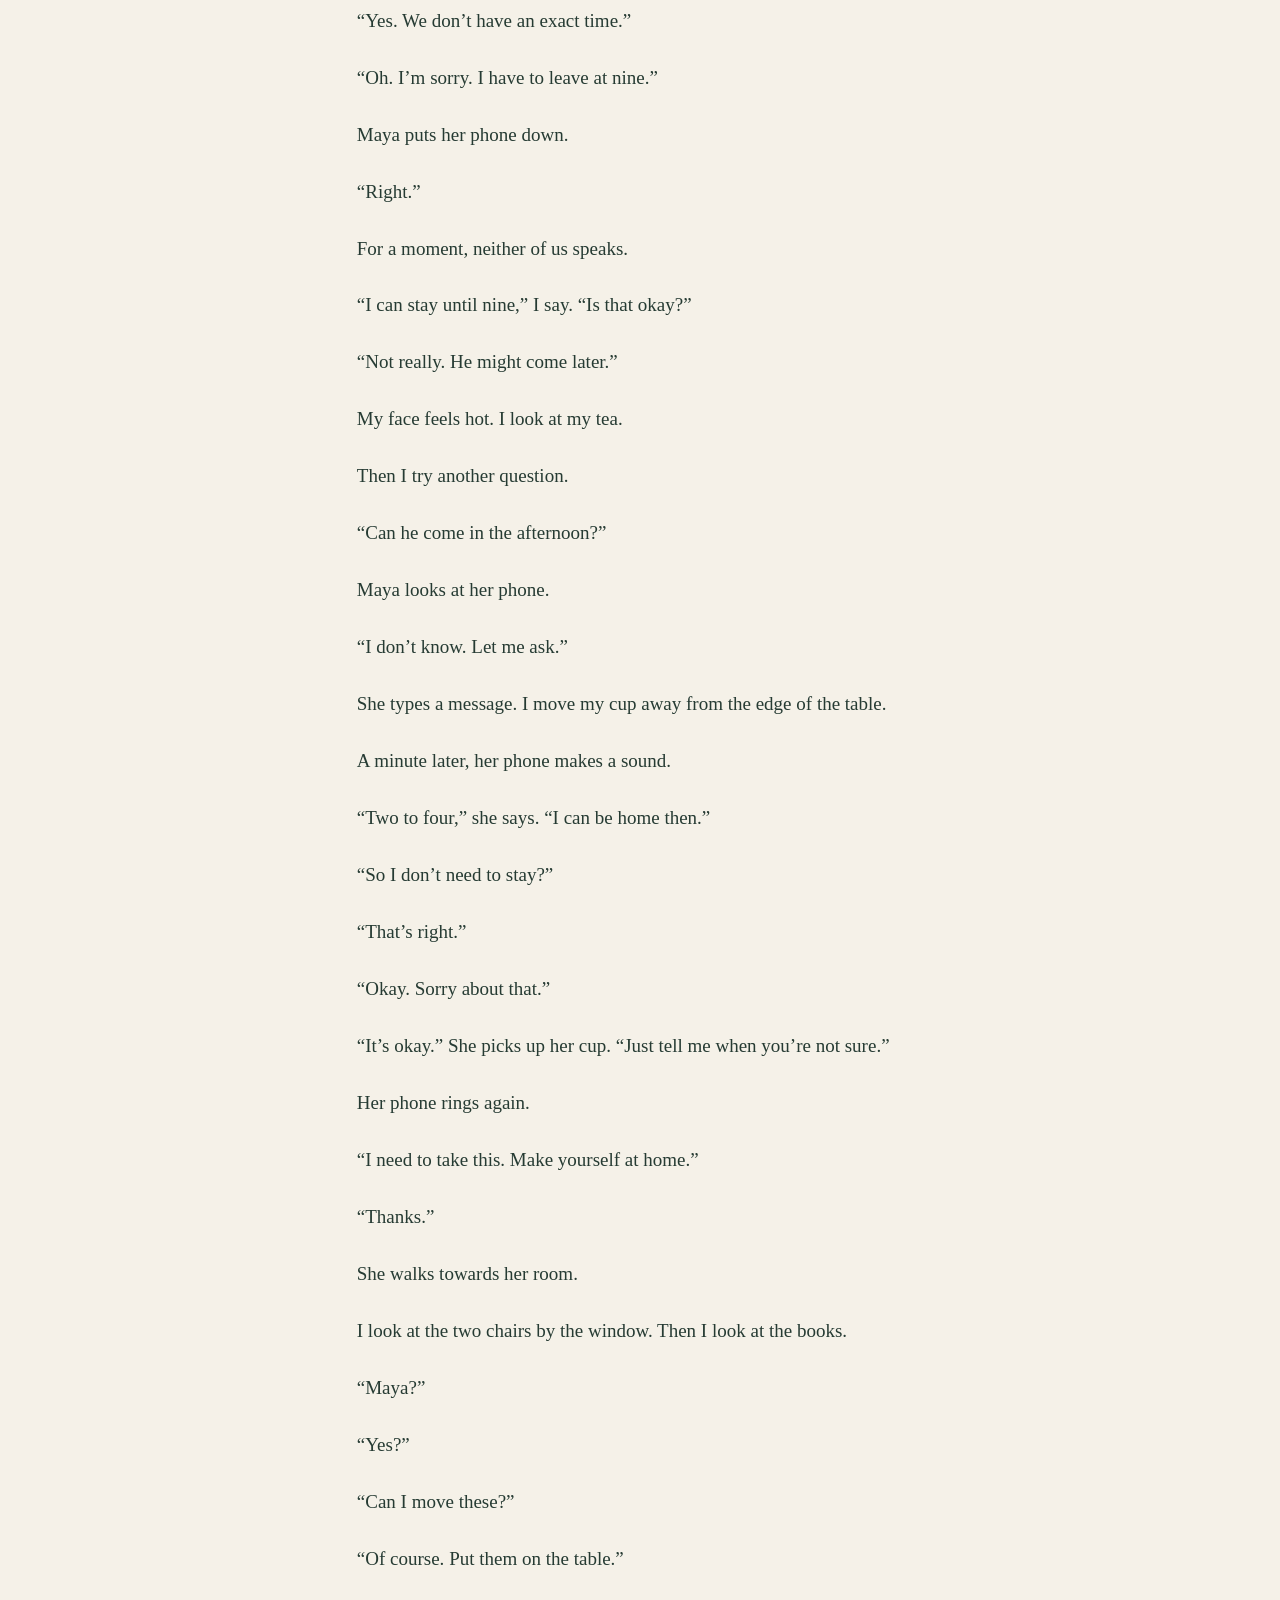
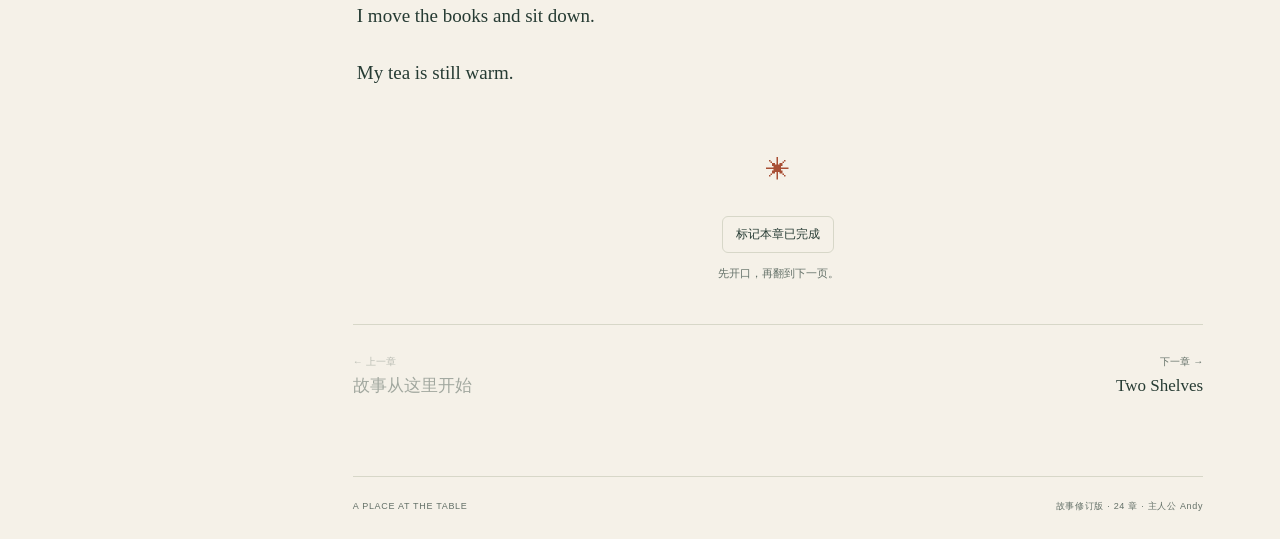
==== commit 445b593f: "feat(reader): 跟读按钮支持拖动并自动吸附屏幕边缘" ====
--- a/index.html
+++ b/index.html
@@ -7,8 +7,8 @@
   <meta name="description" content="A Place at the Table — a complete 24-chapter English novella with Andy, Maya and a place to find your voice. English stories and practical speaking exercises.">
   <title>A Place at the Table · Andy’s English Journey</title>
   <script src="theme.js?v=20261119-theme"></script>
-  <link rel="stylesheet" href="style.css?v=20261119-sidebar">
-  <script type="module" src="app.js?v=20261119-sidebar"></script>
+  <link rel="stylesheet" href="style.css?v=20261119-drag">
+  <script type="module" src="app.js?v=20261119-drag"></script>
 </head>
 <body>
   <a class="skip" href="#reader">跳到正文</a>
@@ -44,7 +44,7 @@
       <div class="chapter-audio"><button id="listenChapter" class="primary" disabled>▶ 从本章开始听</button><a href="#audiobook">返回播放器</a><a id="downloadChapter" hidden download>下载本章 MP3 ↗</a><span>阅读翻页不会打断音频</span></div>
       <button id="shadowingDock" class="shadowing-dock" aria-label="展开逐句跟读" aria-controls="shadowingPanel" aria-expanded="false" hidden>‹ 跟读</button>
       <section id="shadowingPanel" class="shadowing" aria-label="逐句跟读">
-        <div class="shadowing-heading"><strong>逐句跟读</strong><label><input id="followAudio" type="checkbox"> 跟随</label><button id="shadowingCollapse" aria-label="收起逐句跟读到右侧" aria-controls="shadowingPanel" aria-expanded="true">收起 ›</button></div>
+        <div class="shadowing-heading"><strong>逐句跟读</strong><label><input id="followAudio" type="checkbox"> 跟随</label><button id="shadowingCollapse" aria-label="收起逐句跟读" aria-controls="shadowingPanel" aria-expanded="true">收起 ›</button></div>
         <p id="sentenceText" lang="en">音频载入后，可点击正文中的任意句子开始听。</p>
         <button id="translationToggle" class="translation-toggle" aria-expanded="false" aria-controls="translationPanel" disabled>查看中文</button>
         <div id="translationPanel" class="translation-panel" hidden><p id="sentenceChinese" lang="zh-CN"></p><button id="translationRetry" hidden>重试中文</button></div>
--- a/style.css
+++ b/style.css
@@ -40,6 +40,8 @@
 .desktop-sidebar-control{min-height:44px;font-size:12px;background:var(--paper)}
 .sidebar-collapse{display:block;margin:0 0 20px auto}
 .sidebar-expand{position:fixed;left:12px;top:10px;z-index:30}
-@media(min-width:761px){body.sidebar-collapsed #sidebar{display:none}body.sidebar-collapsed #main{margin-left:auto;margin-right:auto;width:100%}}
+@media(min-width:761px){body.sidebar-collapsed .shadowing{top:64px}body.sidebar-collapsed #sidebar{display:none}body.sidebar-collapsed #main{margin-left:auto;margin-right:auto;width:100%}}
 @media(max-width:760px){.desktop-sidebar-control{display:none}}
 @media print{.desktop-sidebar-control{display:none!important}}
+
+.shadowing-dock{z-index:35;touch-action:none;user-select:none;-webkit-user-select:none;cursor:grab}.shadowing-dock.is-dragging{cursor:grabbing}.shadowing-dock[data-side=left]{border-radius:0 10px 10px 0}
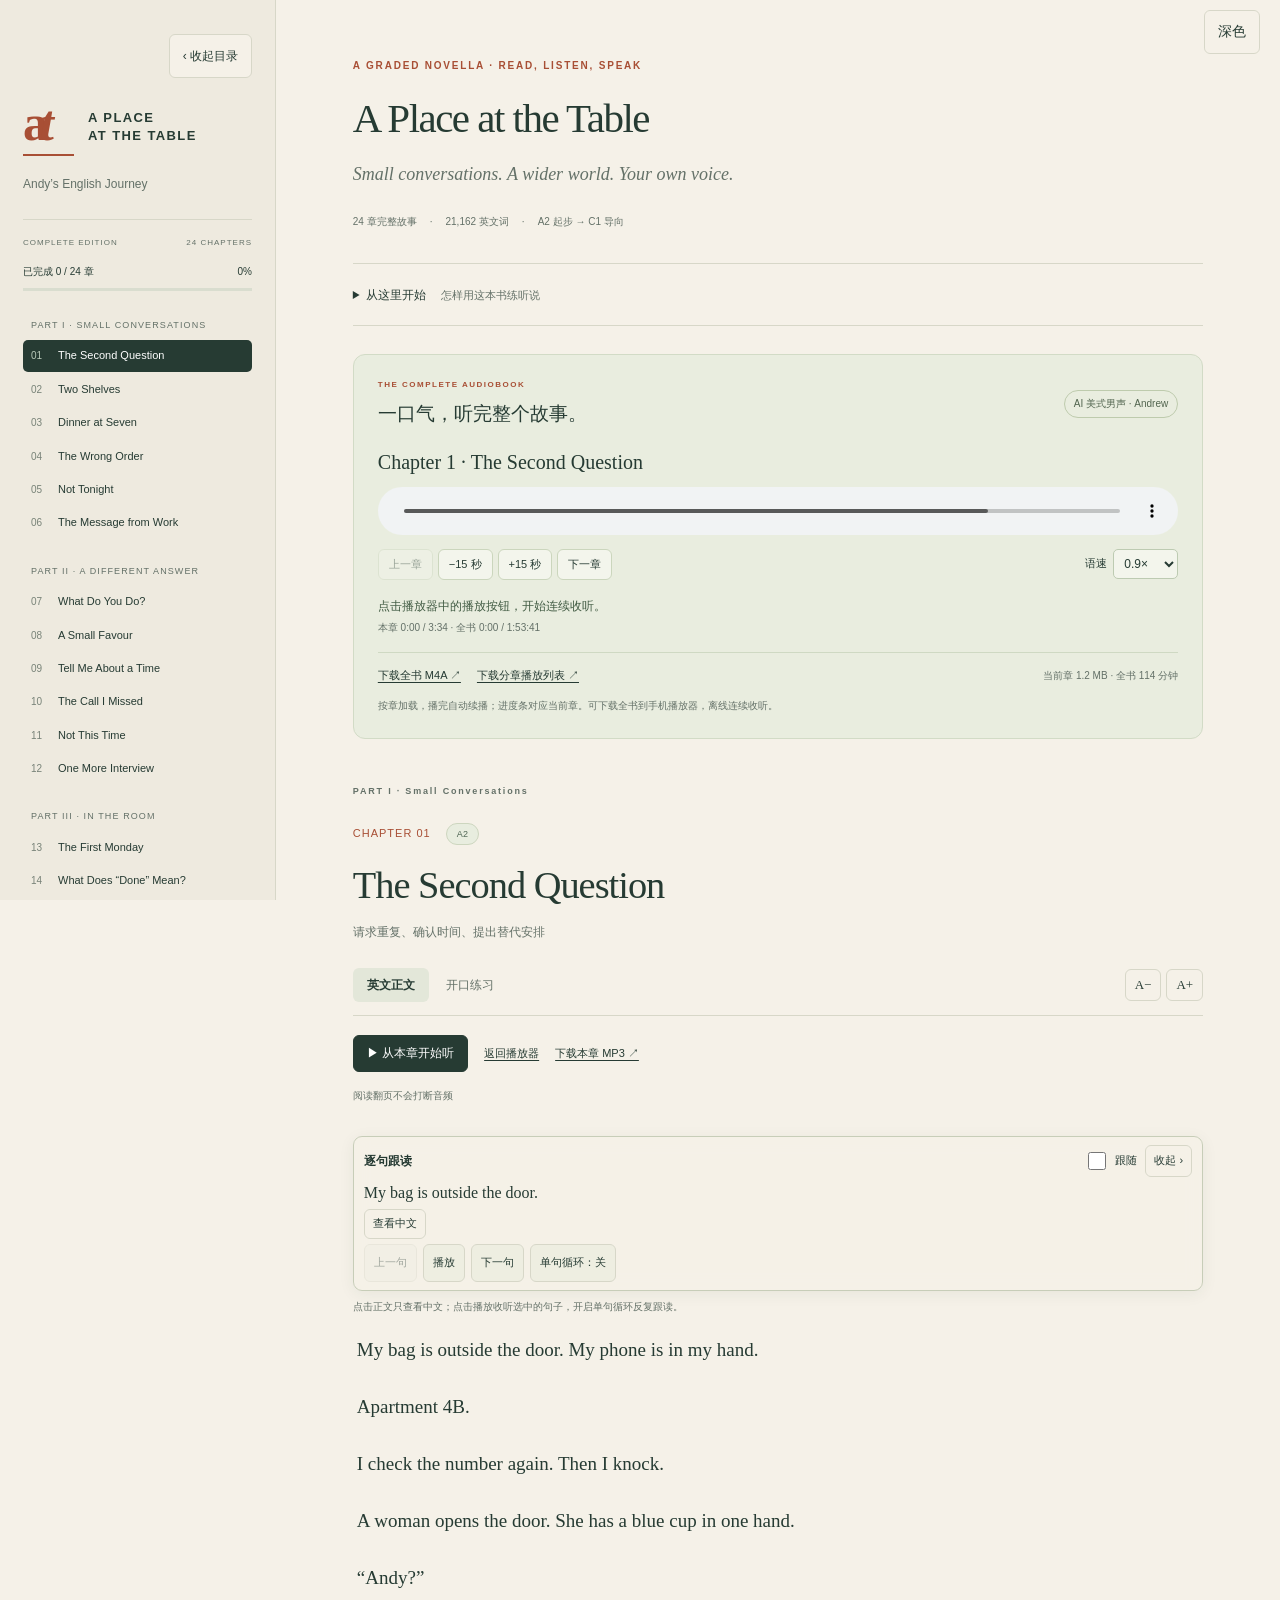
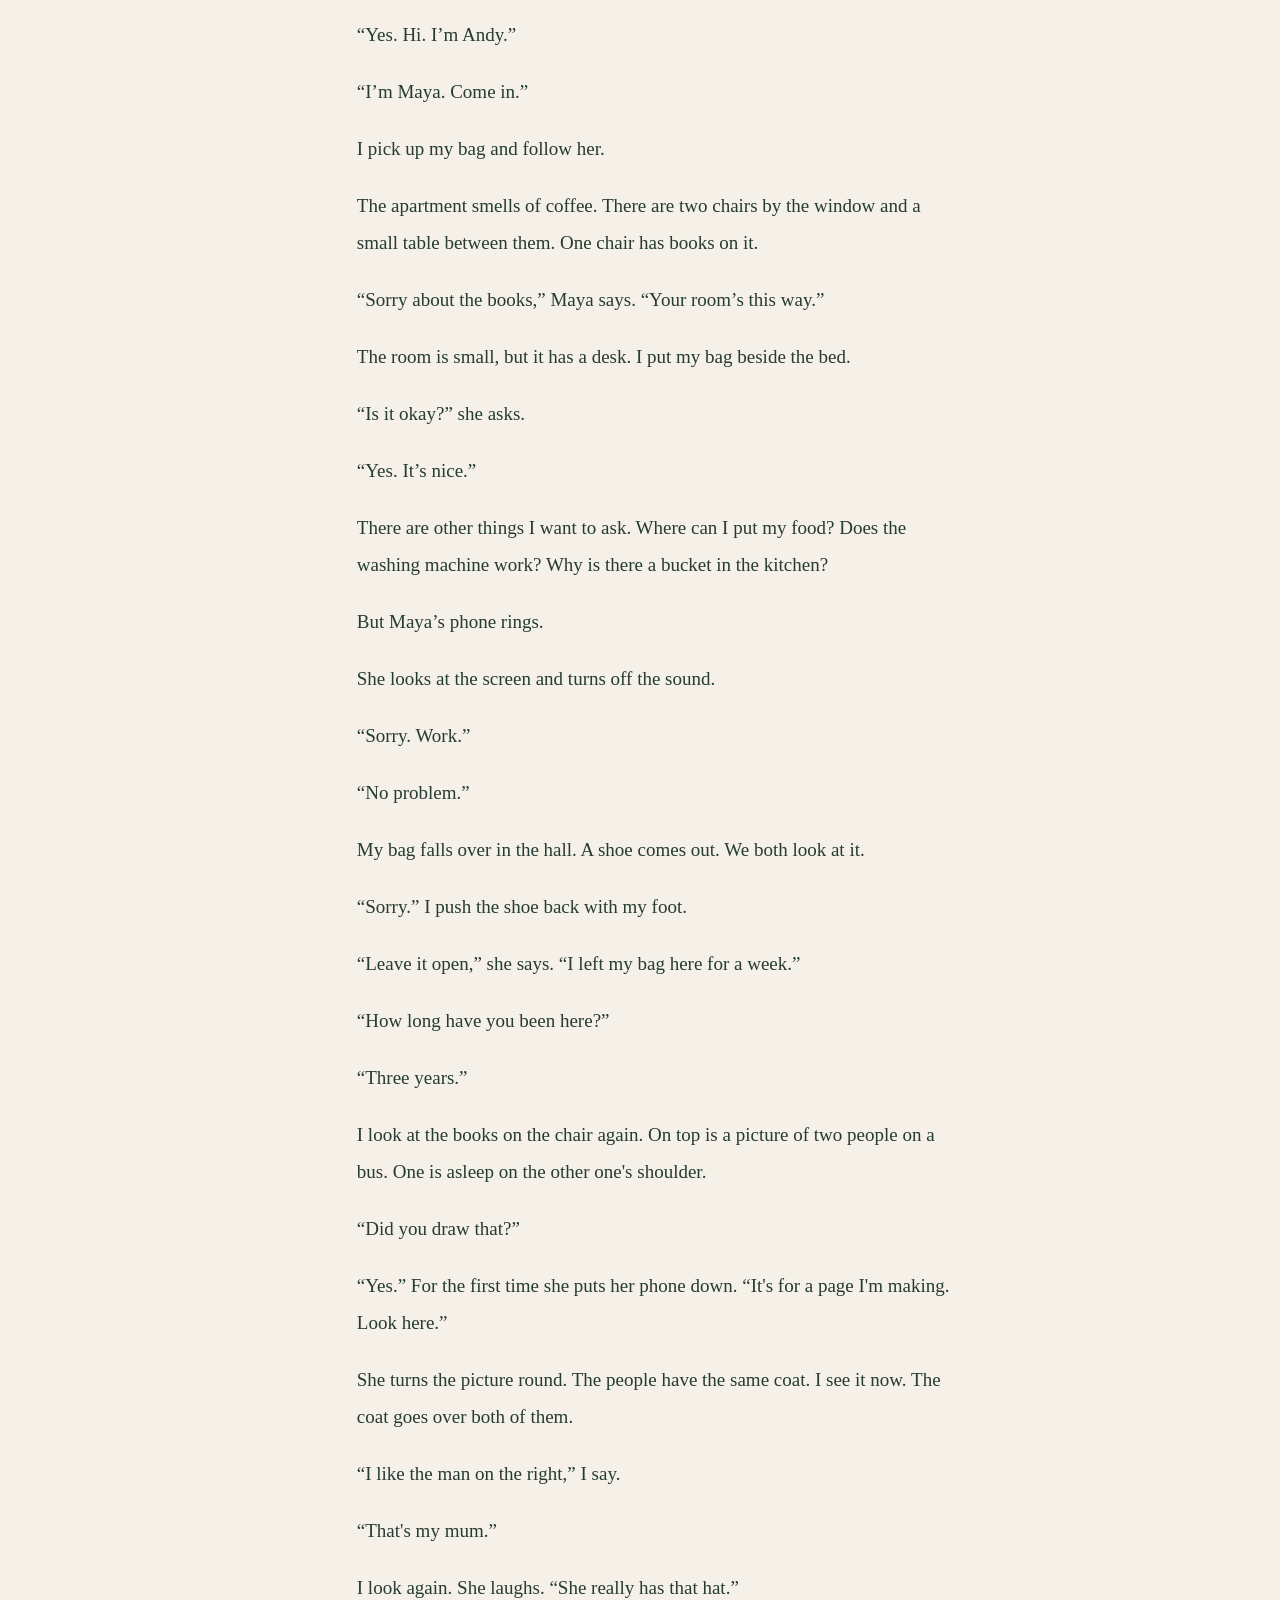
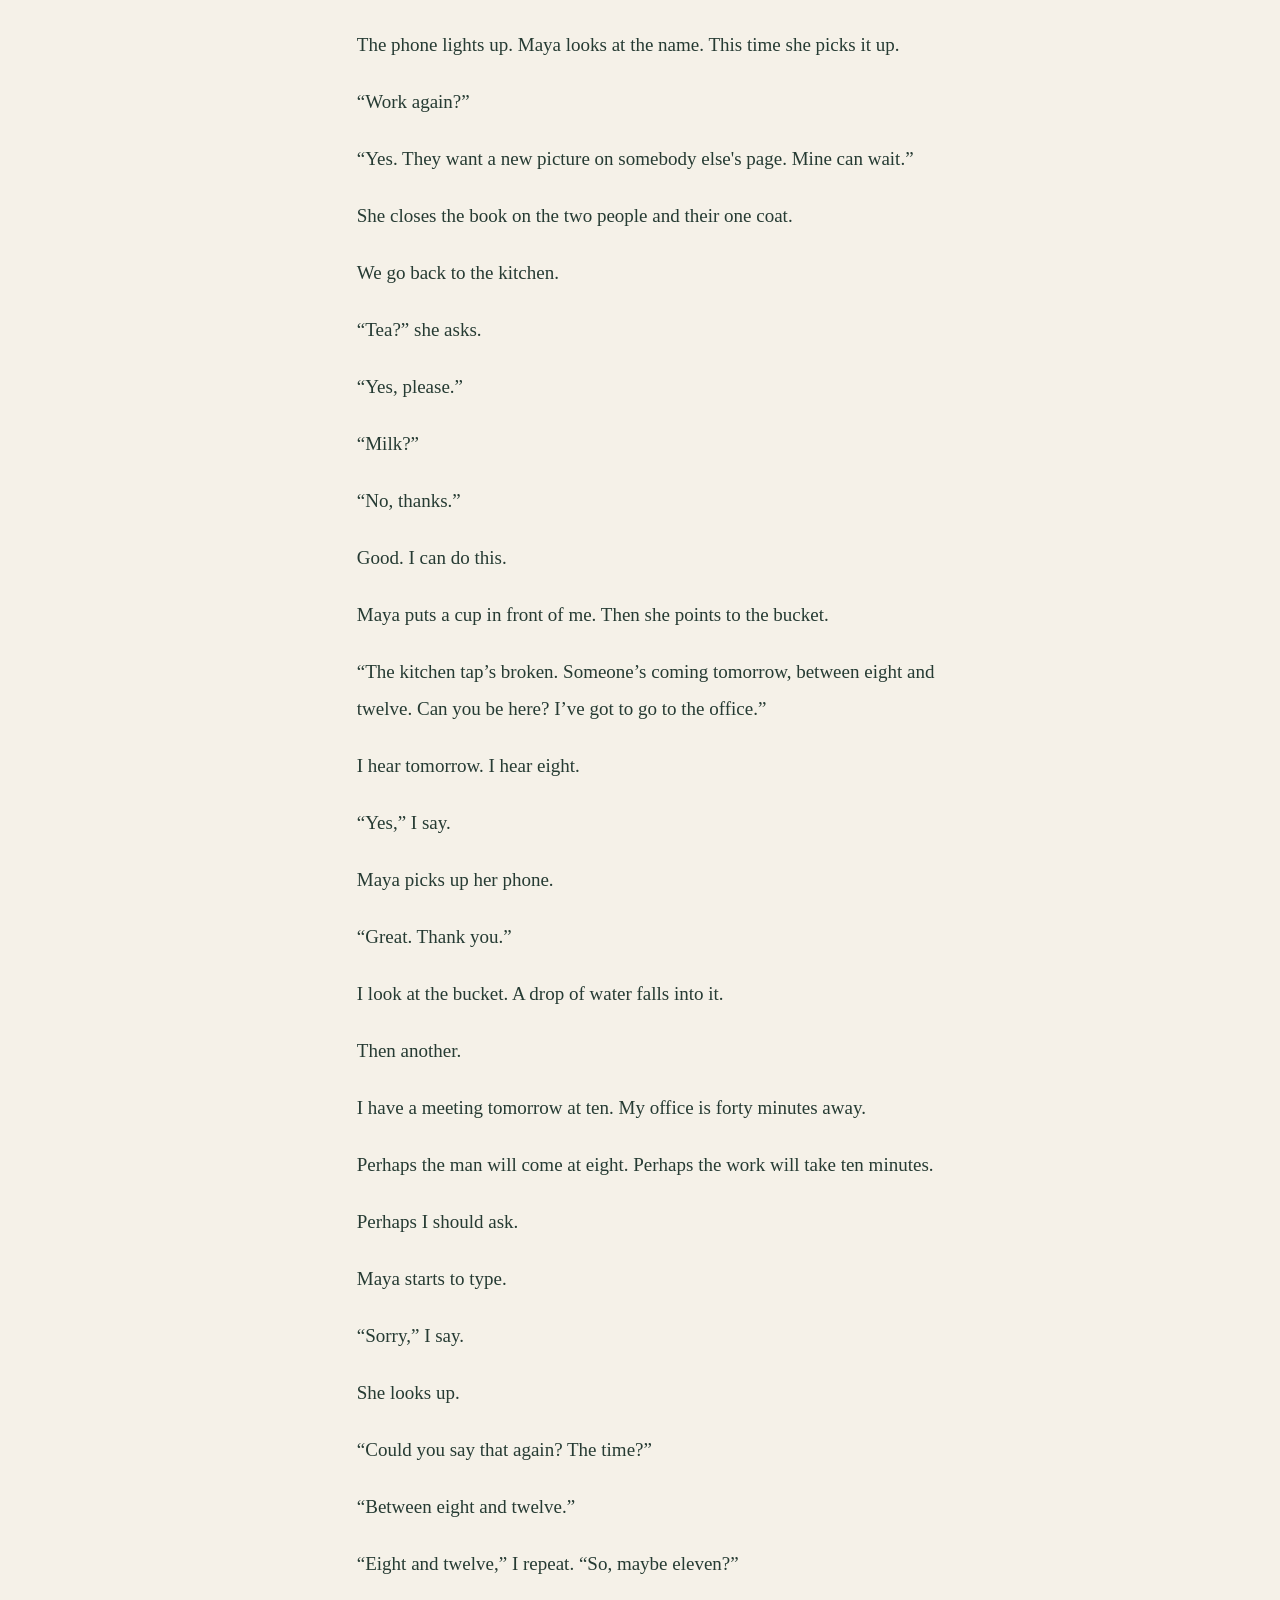
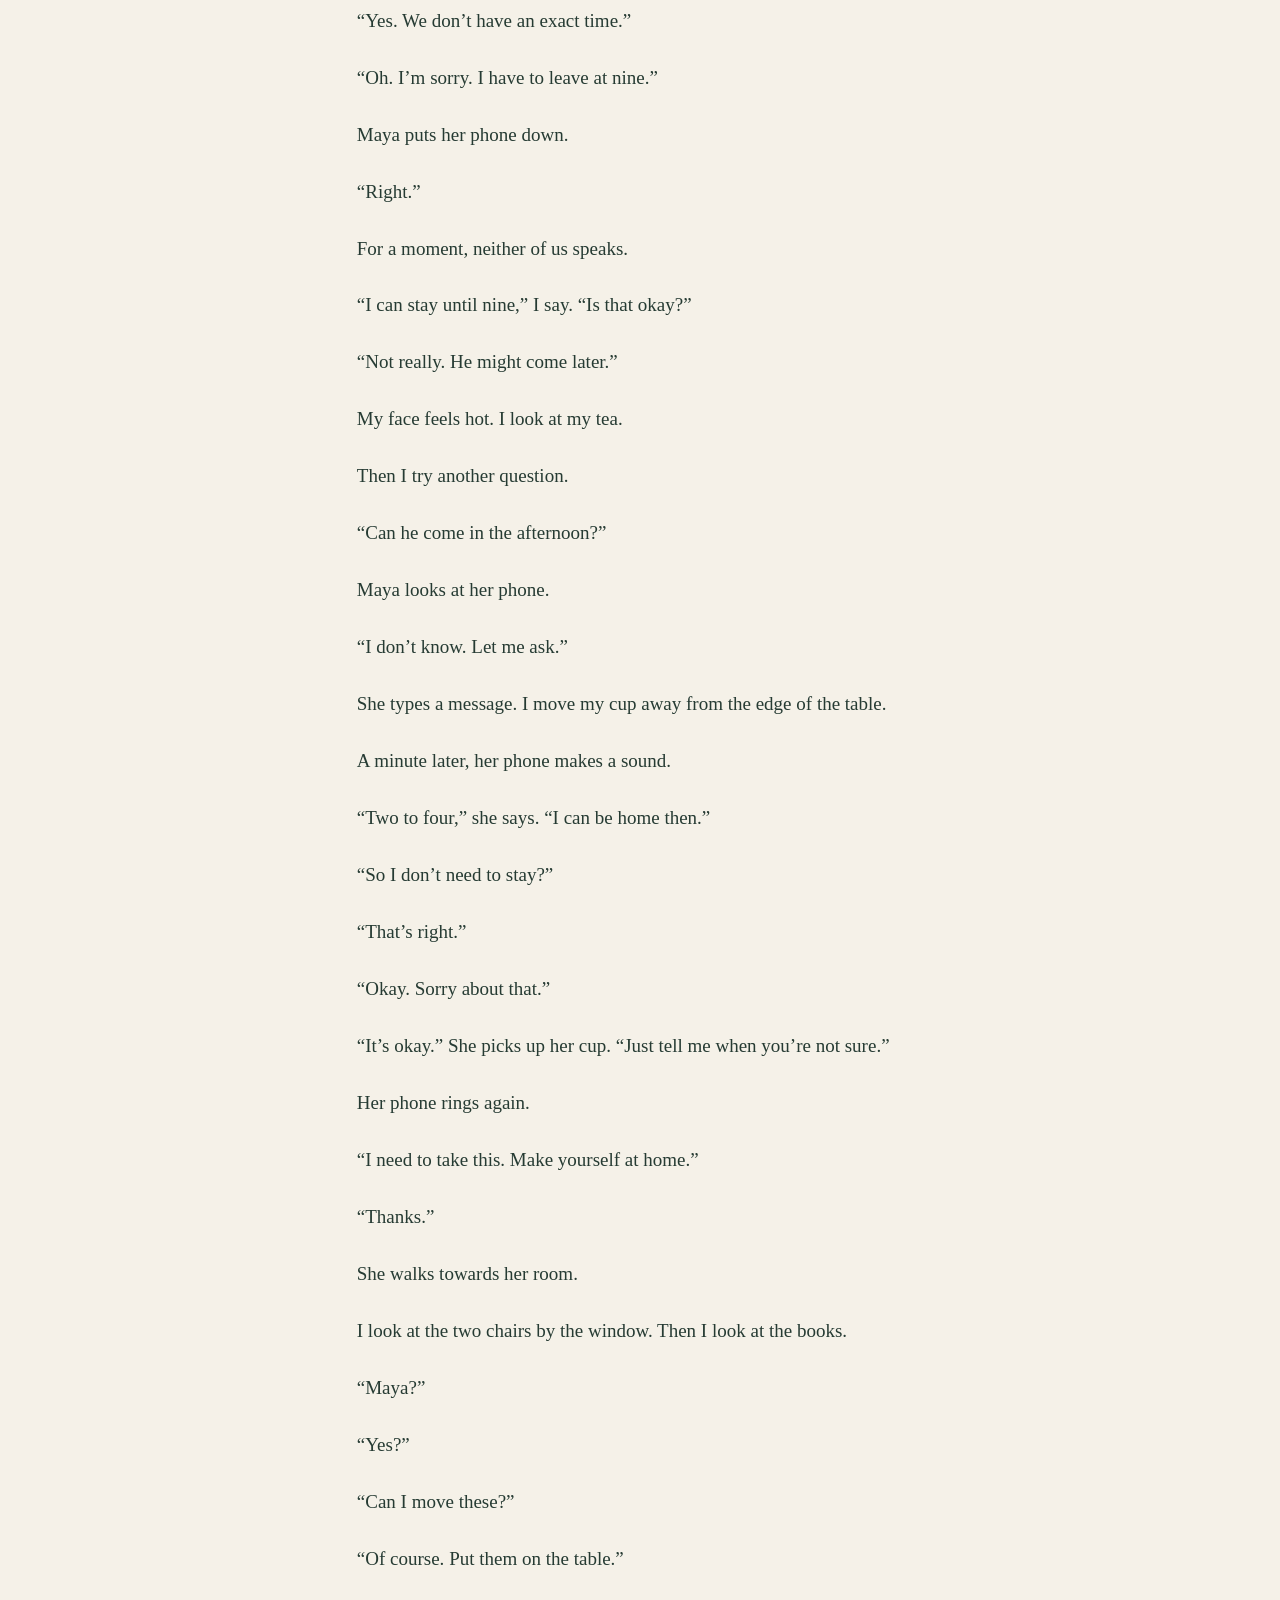
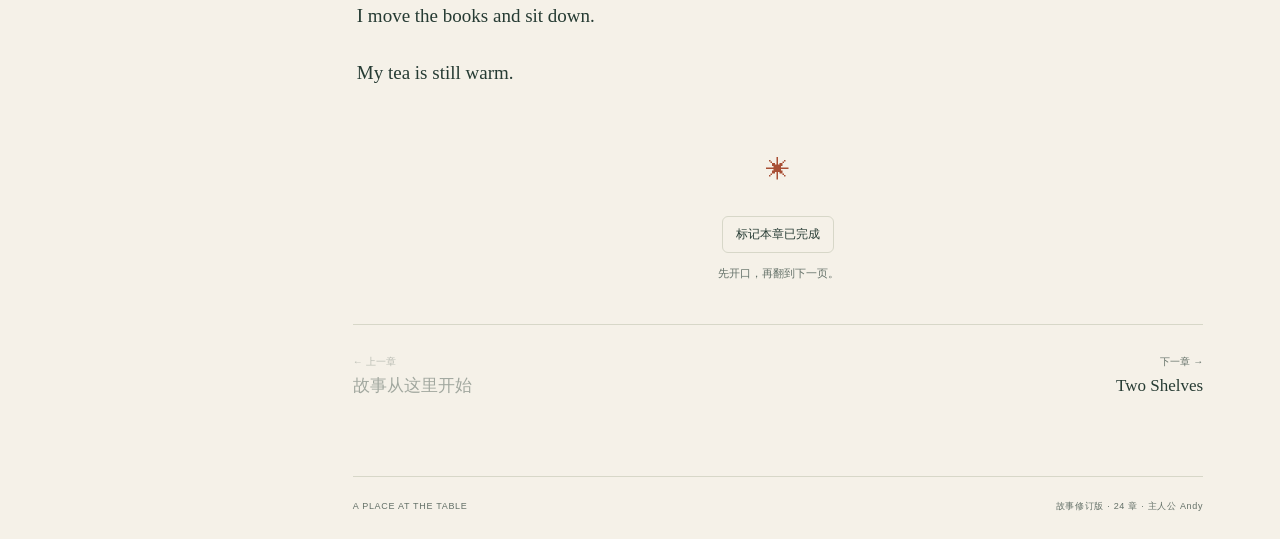
==== commit 51406833: "fix(reader): 点击句子仅显示中文并由用户手动播放" ====
--- a/index.html
+++ b/index.html
@@ -8,7 +8,7 @@
   <title>A Place at the Table · Andy’s English Journey</title>
   <script src="theme.js?v=20261119-theme"></script>
   <link rel="stylesheet" href="style.css?v=20261119-drag">
-  <script type="module" src="app.js?v=20261119-drag"></script>
+  <script type="module" src="app.js?v=20261119-translation-only"></script>
 </head>
 <body>
   <a class="skip" href="#reader">跳到正文</a>
@@ -45,7 +45,7 @@
       <button id="shadowingDock" class="shadowing-dock" aria-label="展开逐句跟读" aria-controls="shadowingPanel" aria-expanded="false" hidden>‹ 跟读</button>
       <section id="shadowingPanel" class="shadowing" aria-label="逐句跟读">
         <div class="shadowing-heading"><strong>逐句跟读</strong><label><input id="followAudio" type="checkbox"> 跟随</label><button id="shadowingCollapse" aria-label="收起逐句跟读" aria-controls="shadowingPanel" aria-expanded="true">收起 ›</button></div>
-        <p id="sentenceText" lang="en">音频载入后，可点击正文中的任意句子开始听。</p>
+        <p id="sentenceText" lang="en">点击正文句子查看中文，点击播放后收听。</p>
         <button id="translationToggle" class="translation-toggle" aria-expanded="false" aria-controls="translationPanel" disabled>查看中文</button>
         <div id="translationPanel" class="translation-panel" hidden><p id="sentenceChinese" lang="zh-CN"></p><button id="translationRetry" hidden>重试中文</button></div>
         <div class="shadowing-controls"><button id="sentencePrevious" disabled>上一句</button><button id="sentencePlay" disabled>播放</button><button id="sentenceNext" disabled>下一句</button><button id="sentenceRepeat" disabled aria-pressed="false">单句循环：关</button></div>
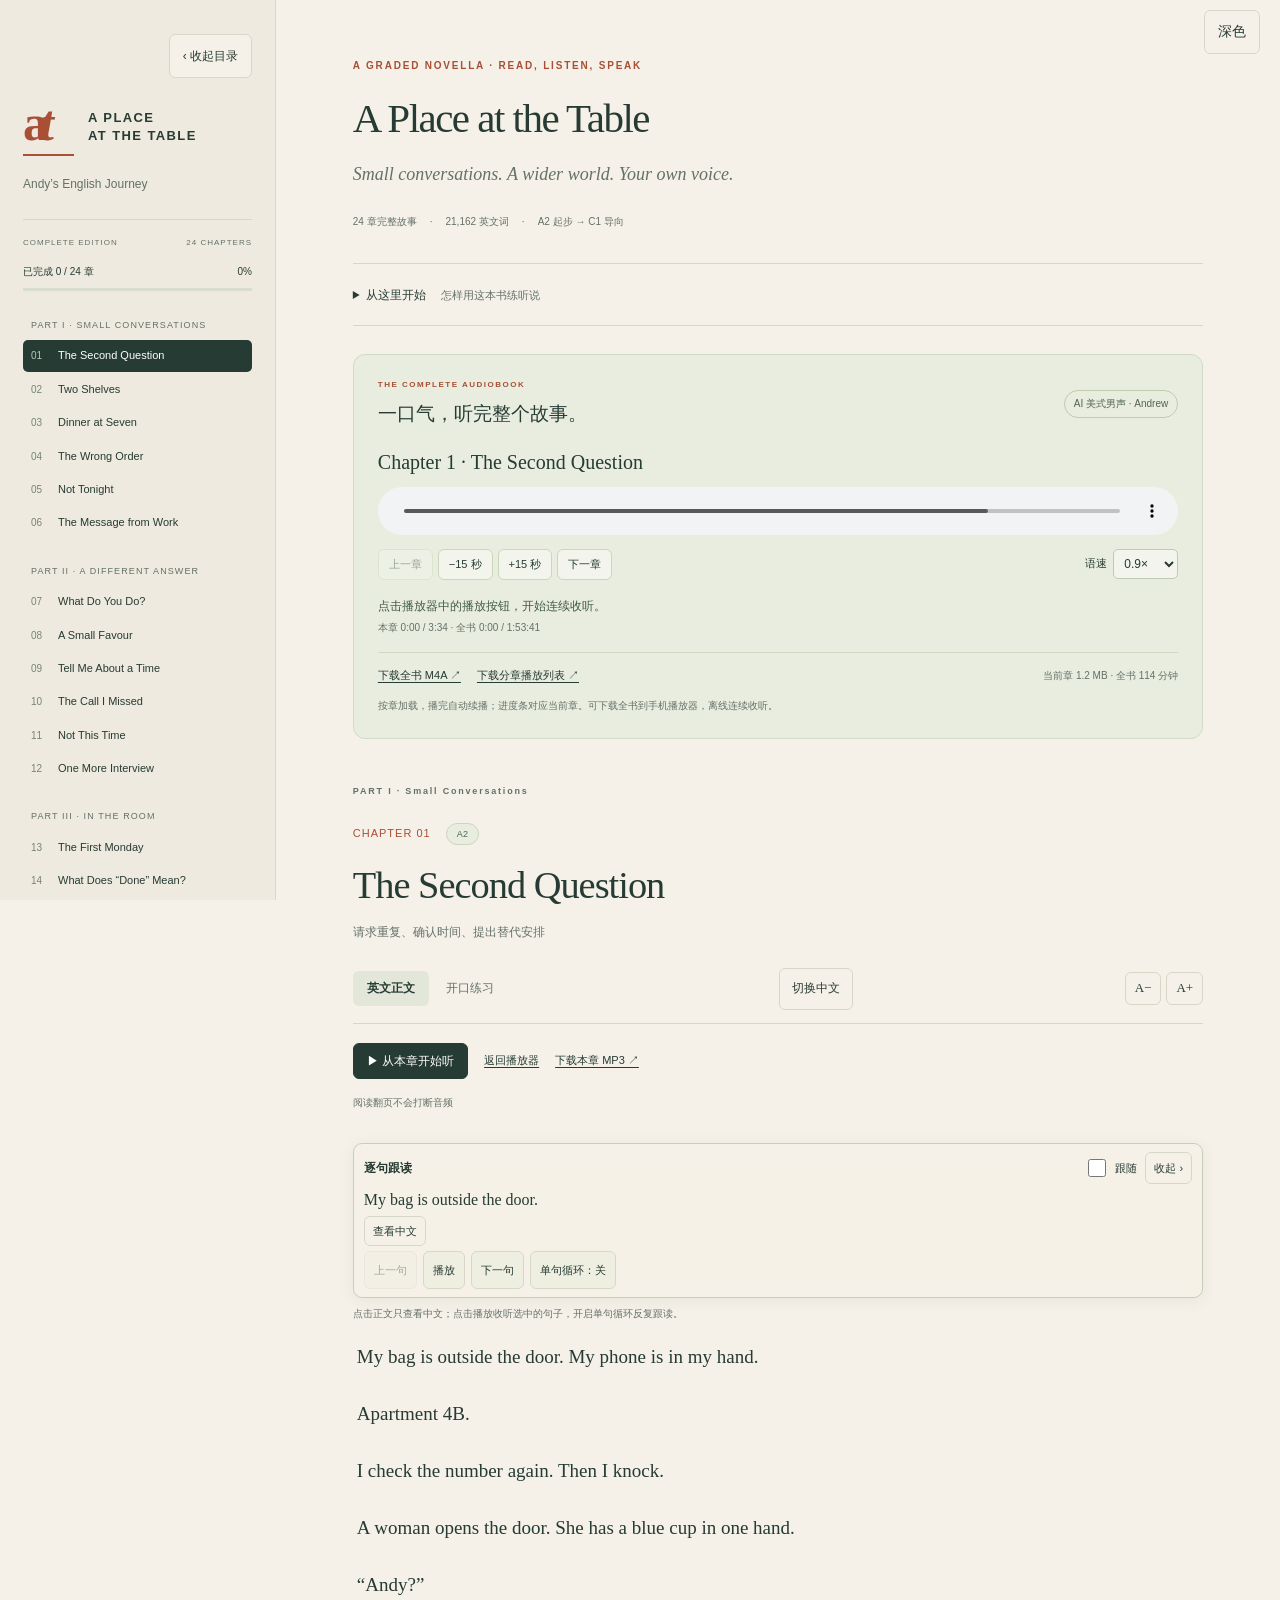
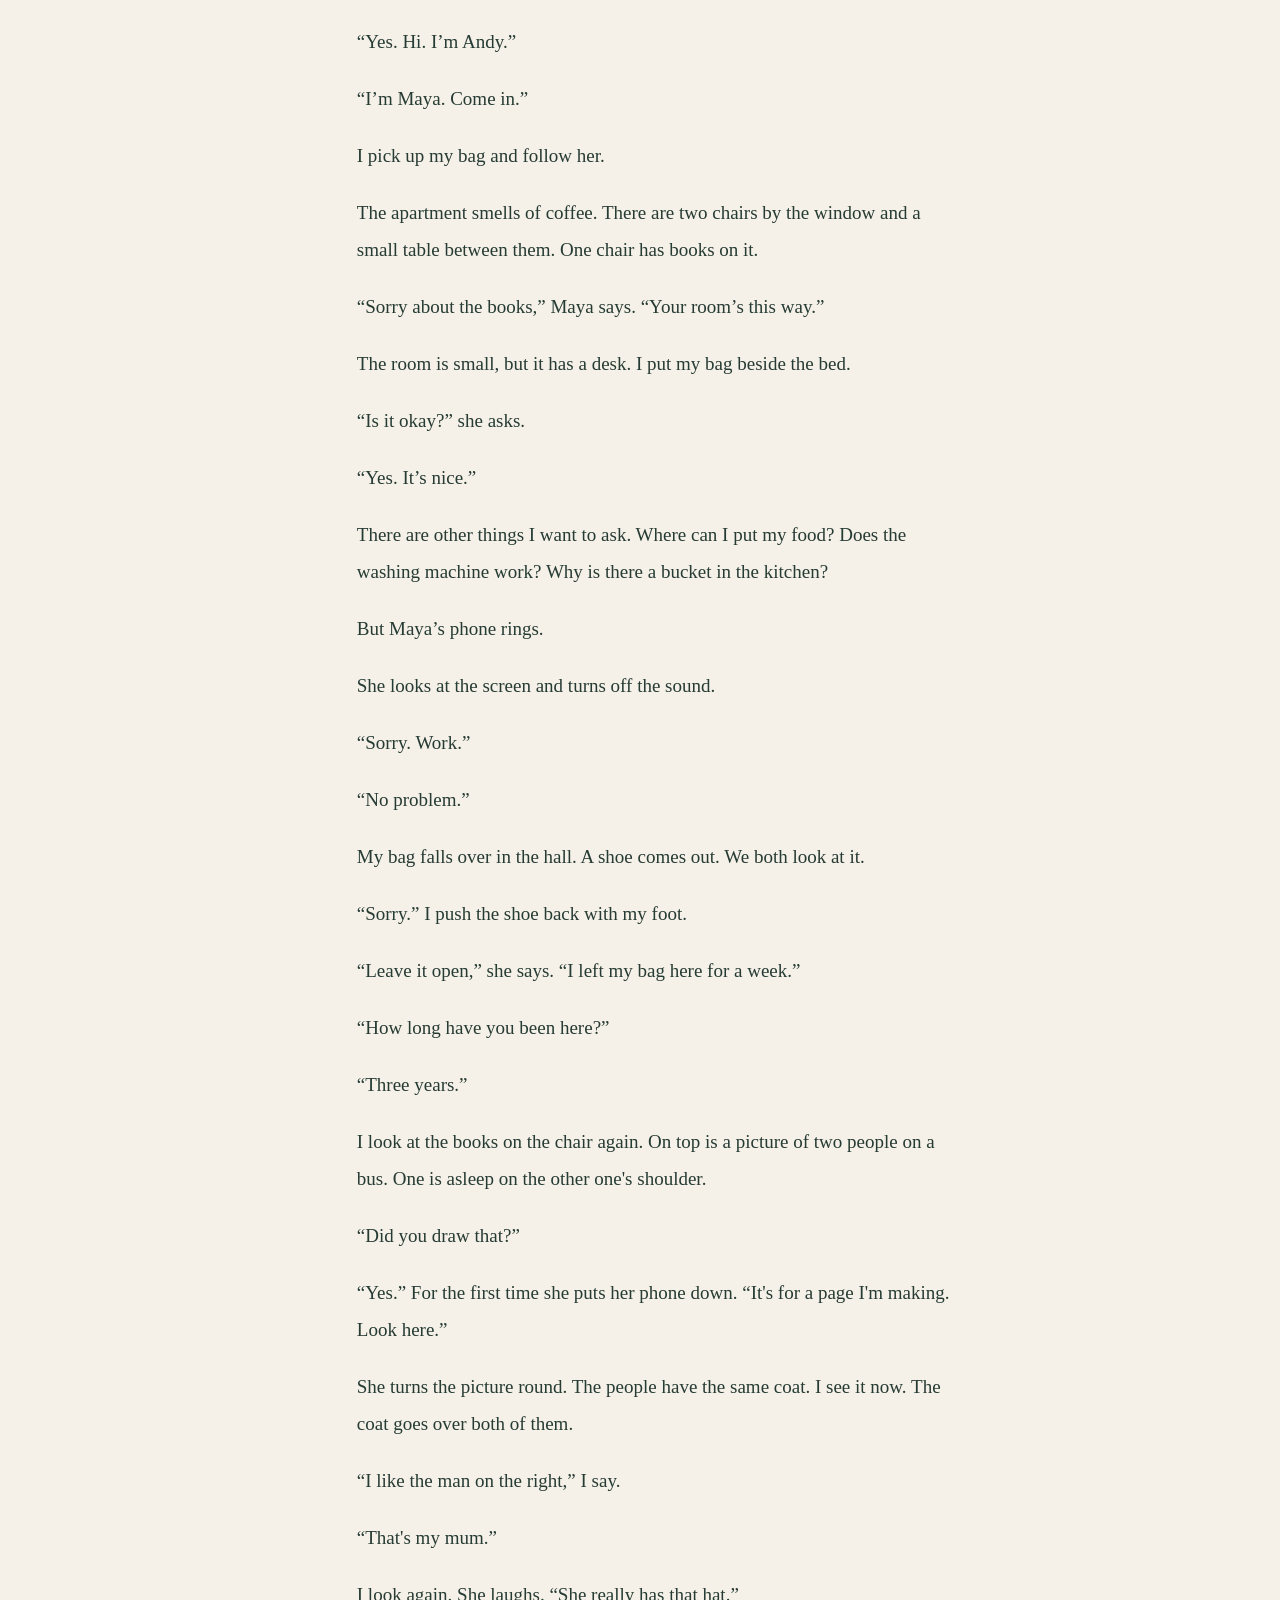
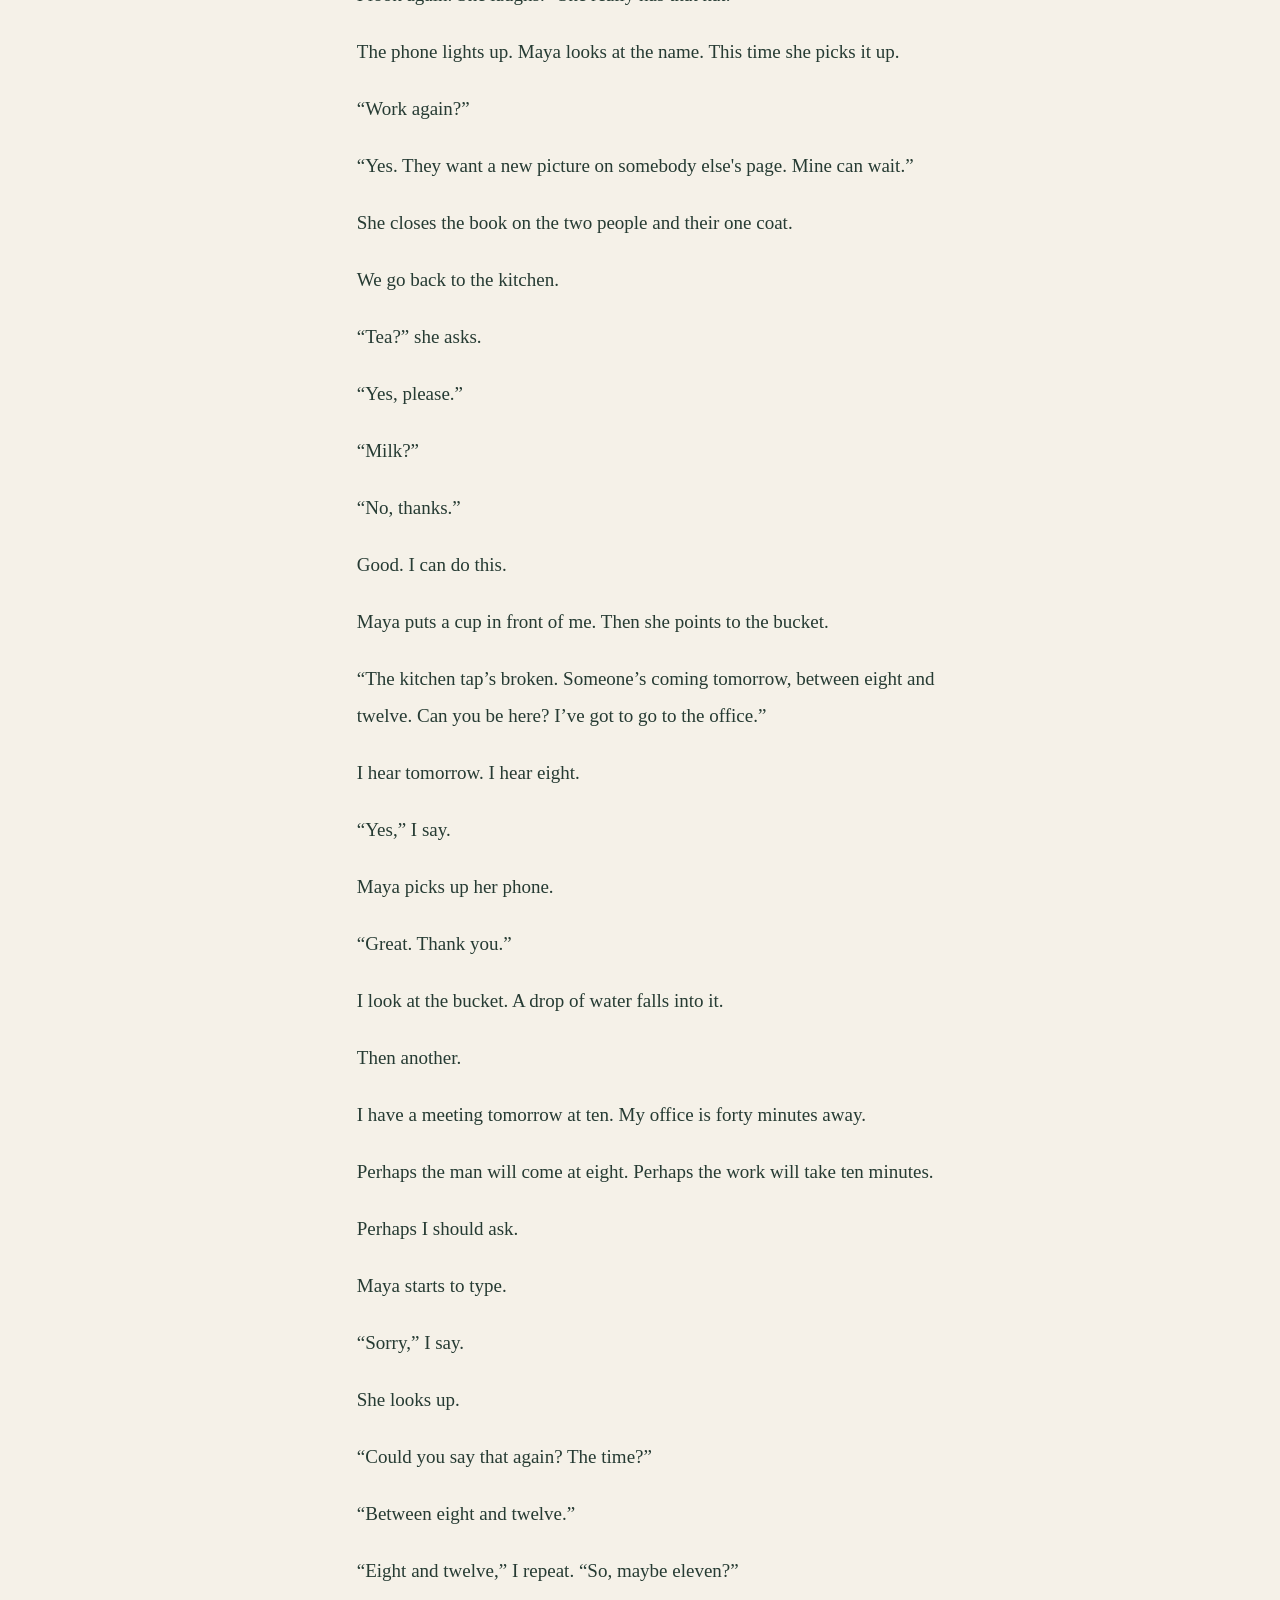
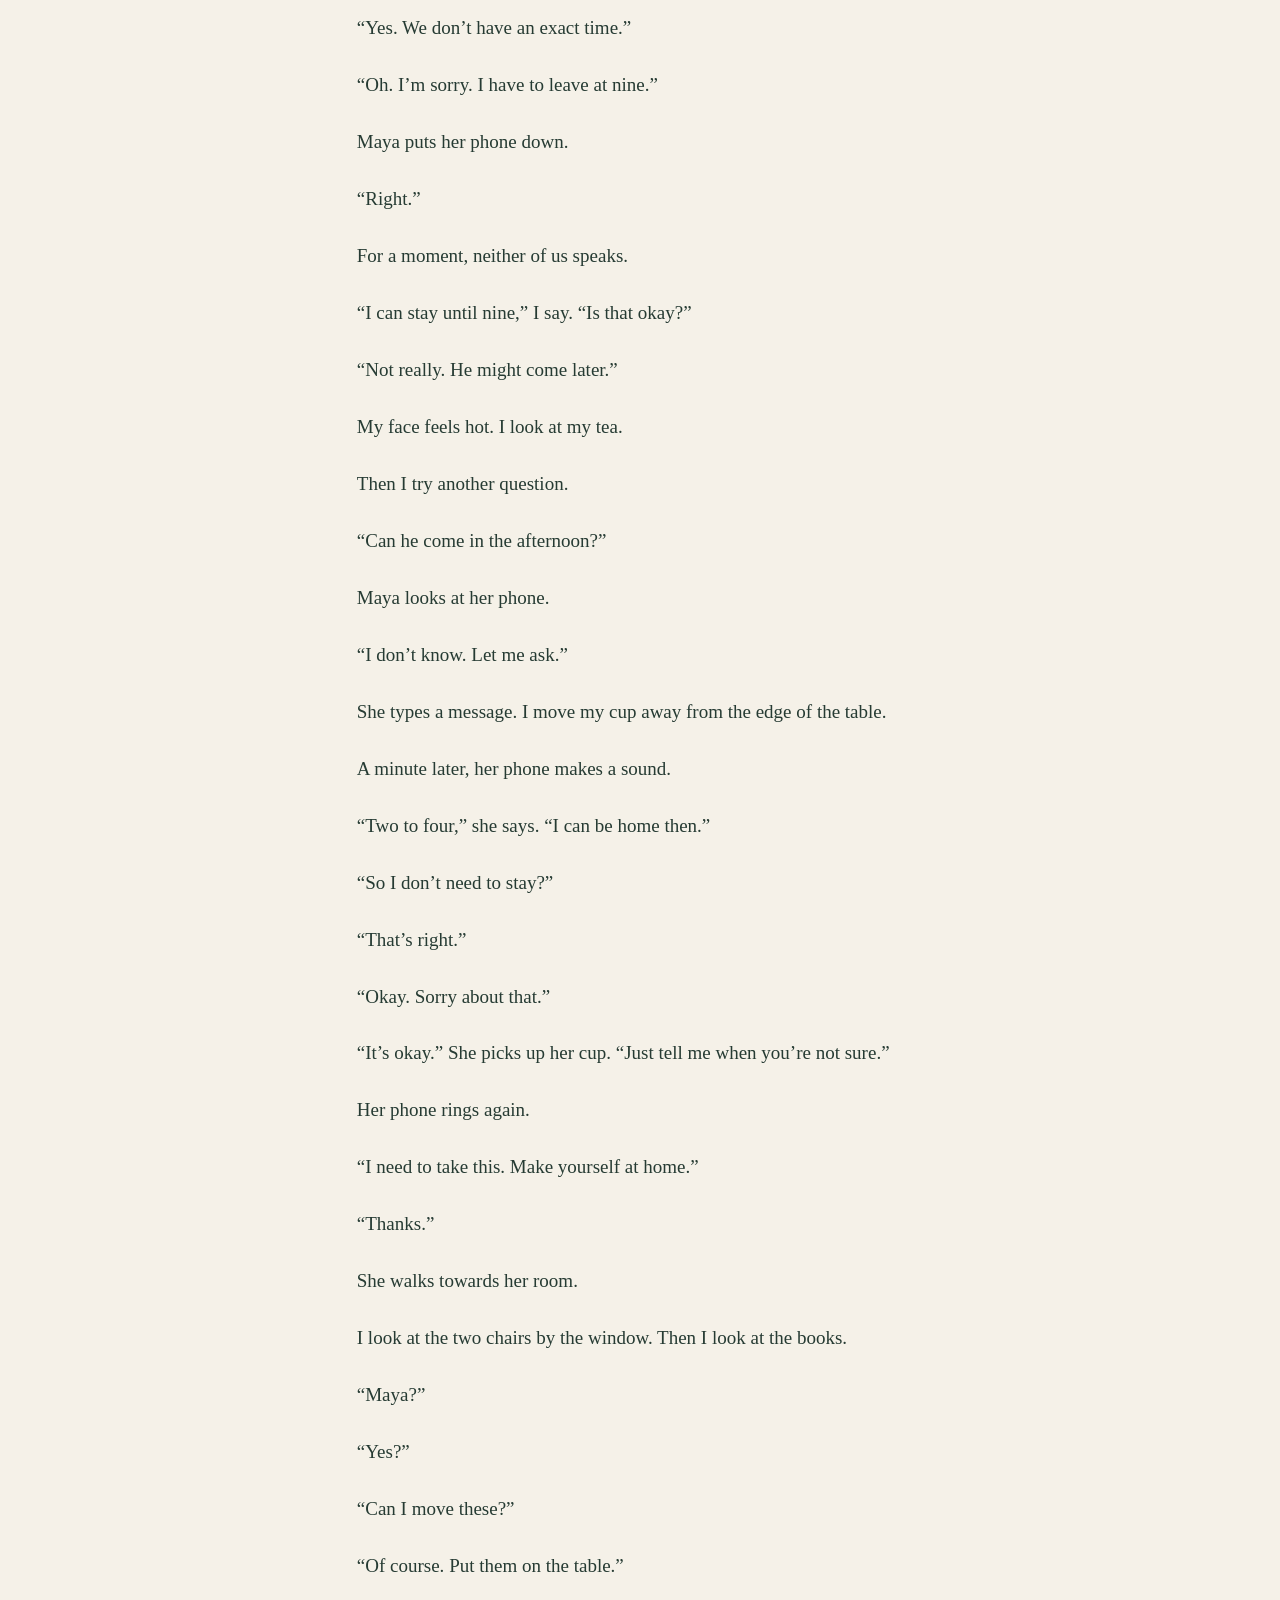
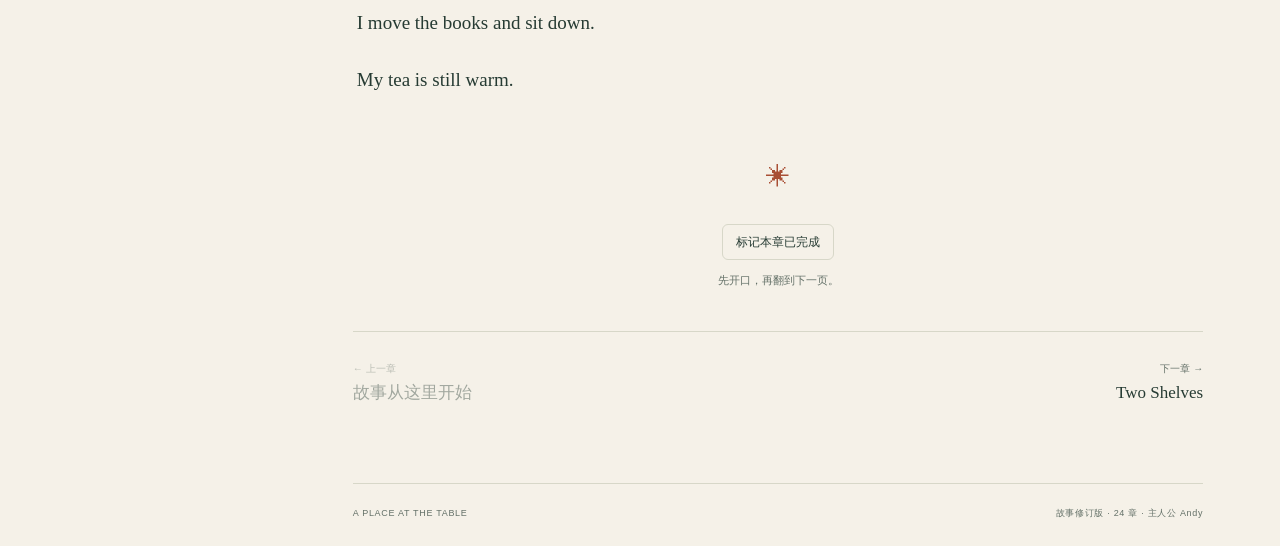
==== commit 95c5d784: "feat(reader): 支持中英文正文切换" ====
--- a/index.html
+++ b/index.html
@@ -7,8 +7,8 @@
   <meta name="description" content="A Place at the Table — a complete 24-chapter English novella with Andy, Maya and a place to find your voice. English stories and practical speaking exercises.">
   <title>A Place at the Table · Andy’s English Journey</title>
   <script src="theme.js?v=20261119-theme"></script>
-  <link rel="stylesheet" href="style.css?v=20261119-drag">
-  <script type="module" src="app.js?v=20261119-translation-only"></script>
+  <link rel="stylesheet" href="style.css?v=20261119-language">
+  <script type="module" src="app.js?v=20261119-language"></script>
 </head>
 <body>
   <a class="skip" href="#reader">跳到正文</a>
@@ -40,7 +40,7 @@
     <div id="loading" role="status">正在打开书页……</div>
     <section id="reader" aria-labelledby="chapterTitle" hidden>
       <div class="chapter-heading"><p id="partLabel" class="eyebrow"></p><div class="chapter-kicker"><span id="chapterNumber"></span><span id="level" class="level"></span></div><h2 id="chapterTitle" lang="en" tabindex="-1"></h2><p id="focus"></p></div>
-      <div class="reader-tools"><div class="tabs" role="group" aria-label="阅读模式"><button id="storyTab" class="selected" aria-pressed="true">英文正文</button><button id="practiceTab" aria-pressed="false">开口练习</button></div><div class="font-tools" role="group" aria-label="正文字号"><button id="fontDown" aria-label="缩小正文字号">A−</button><button id="fontUp" aria-label="放大正文字号">A+</button></div></div>
+      <div class="reader-tools"><div class="tabs" role="group" aria-label="阅读模式"><button id="storyTab" class="selected" aria-pressed="true">英文正文</button><button id="practiceTab" aria-pressed="false">开口练习</button></div><button id="storyLanguage" type="button" aria-controls="story" aria-pressed="false" disabled>切换中文</button><div class="font-tools" role="group" aria-label="正文字号"><button id="fontDown" aria-label="缩小正文字号">A−</button><button id="fontUp" aria-label="放大正文字号">A+</button></div></div>
       <div class="chapter-audio"><button id="listenChapter" class="primary" disabled>▶ 从本章开始听</button><a href="#audiobook">返回播放器</a><a id="downloadChapter" hidden download>下载本章 MP3 ↗</a><span>阅读翻页不会打断音频</span></div>
       <button id="shadowingDock" class="shadowing-dock" aria-label="展开逐句跟读" aria-controls="shadowingPanel" aria-expanded="false" hidden>‹ 跟读</button>
       <section id="shadowingPanel" class="shadowing" aria-label="逐句跟读">
@@ -51,6 +51,7 @@
         <div class="shadowing-controls"><button id="sentencePrevious" disabled>上一句</button><button id="sentencePlay" disabled>播放</button><button id="sentenceNext" disabled>下一句</button><button id="sentenceRepeat" disabled aria-pressed="false">单句循环：关</button></div>
       </section>
       <p id="sentenceHint" class="shadowing-hint">正在载入逐句时间轴……</p>
+      <p id="storyLanguageStatus" class="shadowing-hint" role="status"></p>
       <article id="story" class="prose" lang="en" aria-label="英文故事"></article>
       <section id="practice" aria-label="开口练习" hidden></section>
       <div class="chapter-end"><span class="end-mark" aria-hidden="true">✳</span><button id="complete" class="complete">标记本章已完成</button><p>先开口，再翻到下一页。</p></div>
--- a/style.css
+++ b/style.css
@@ -45,3 +45,5 @@
 @media print{.desktop-sidebar-control{display:none!important}}
 
 .shadowing-dock{z-index:35;touch-action:none;user-select:none;-webkit-user-select:none;cursor:grab}.shadowing-dock.is-dragging{cursor:grabbing}.shadowing-dock[data-side=left]{border-radius:0 10px 10px 0}
+
+.reader-tools{flex-wrap:wrap}#storyLanguage{font-size:12px;min-height:42px;padding:8px 12px}#storyLanguageStatus:empty{display:none}.prose[lang=zh-CN]{font-family:"Songti SC","Noto Serif CJK SC",serif}
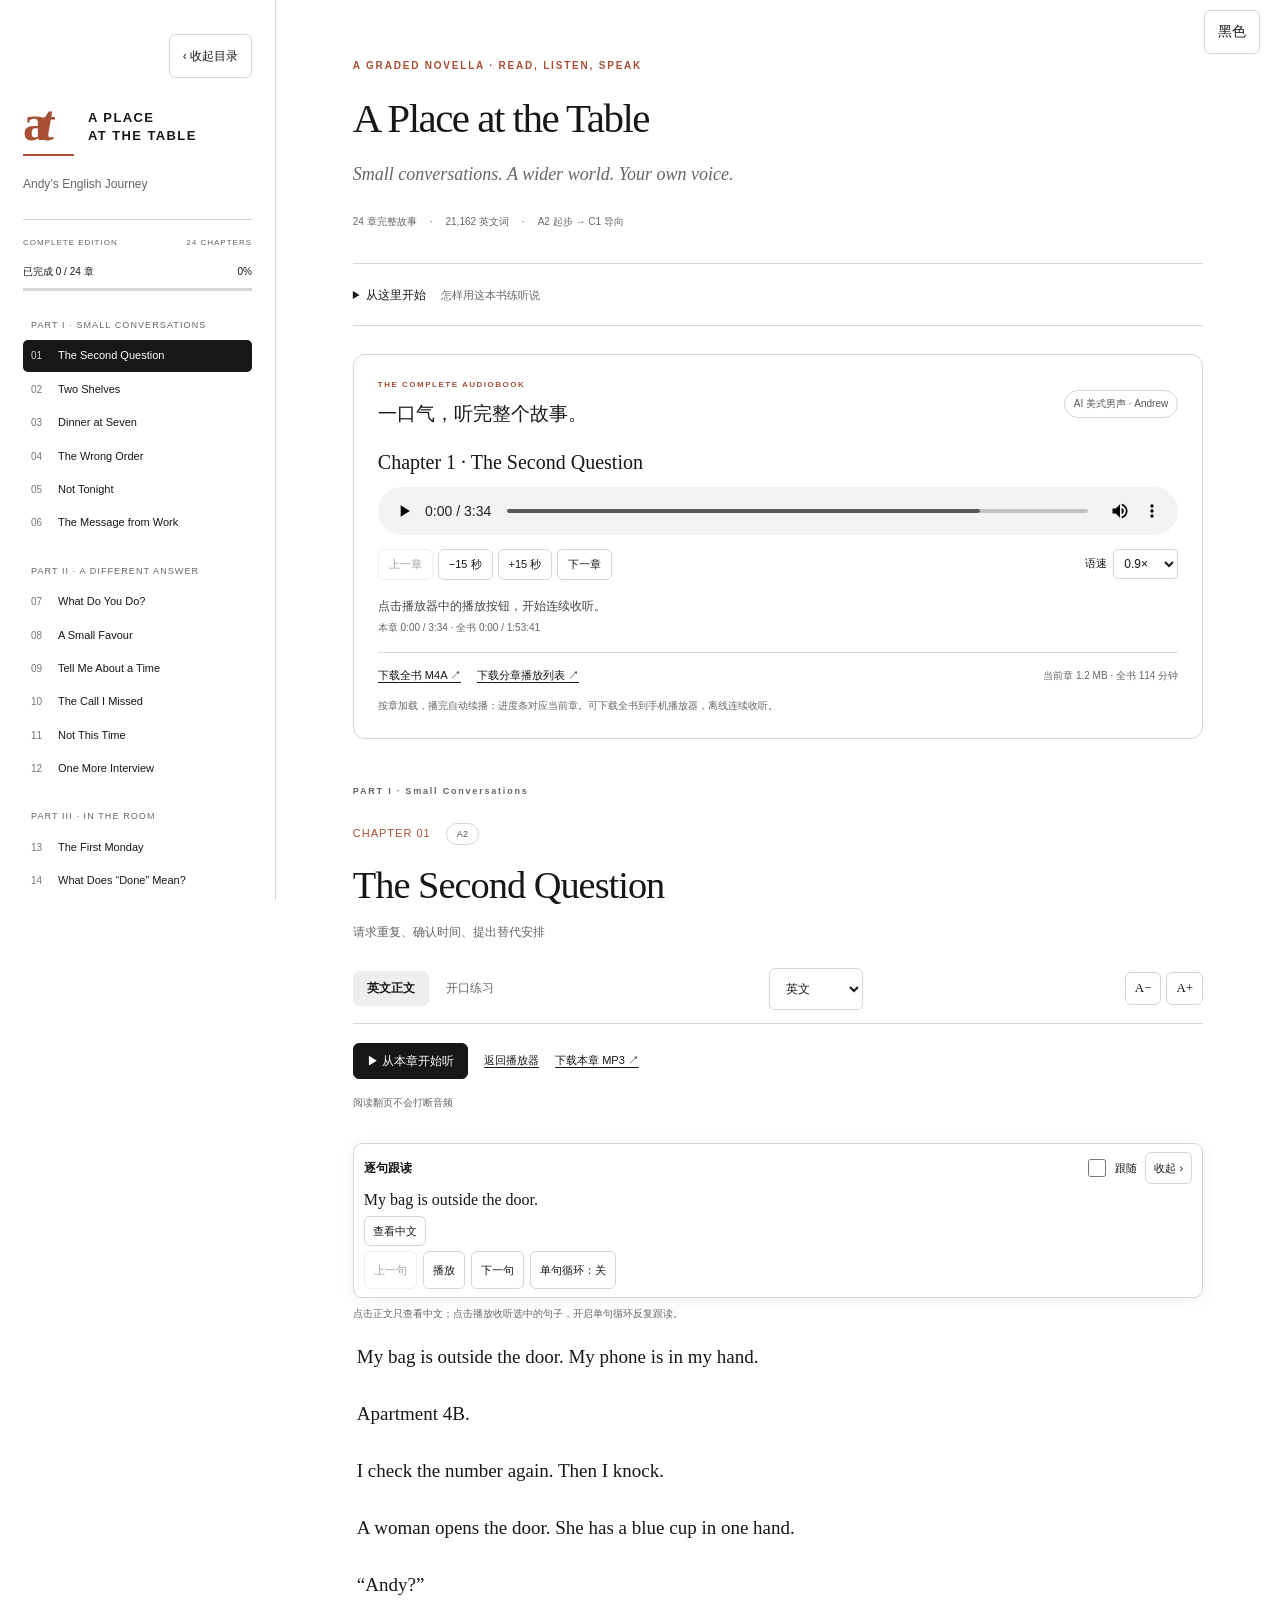
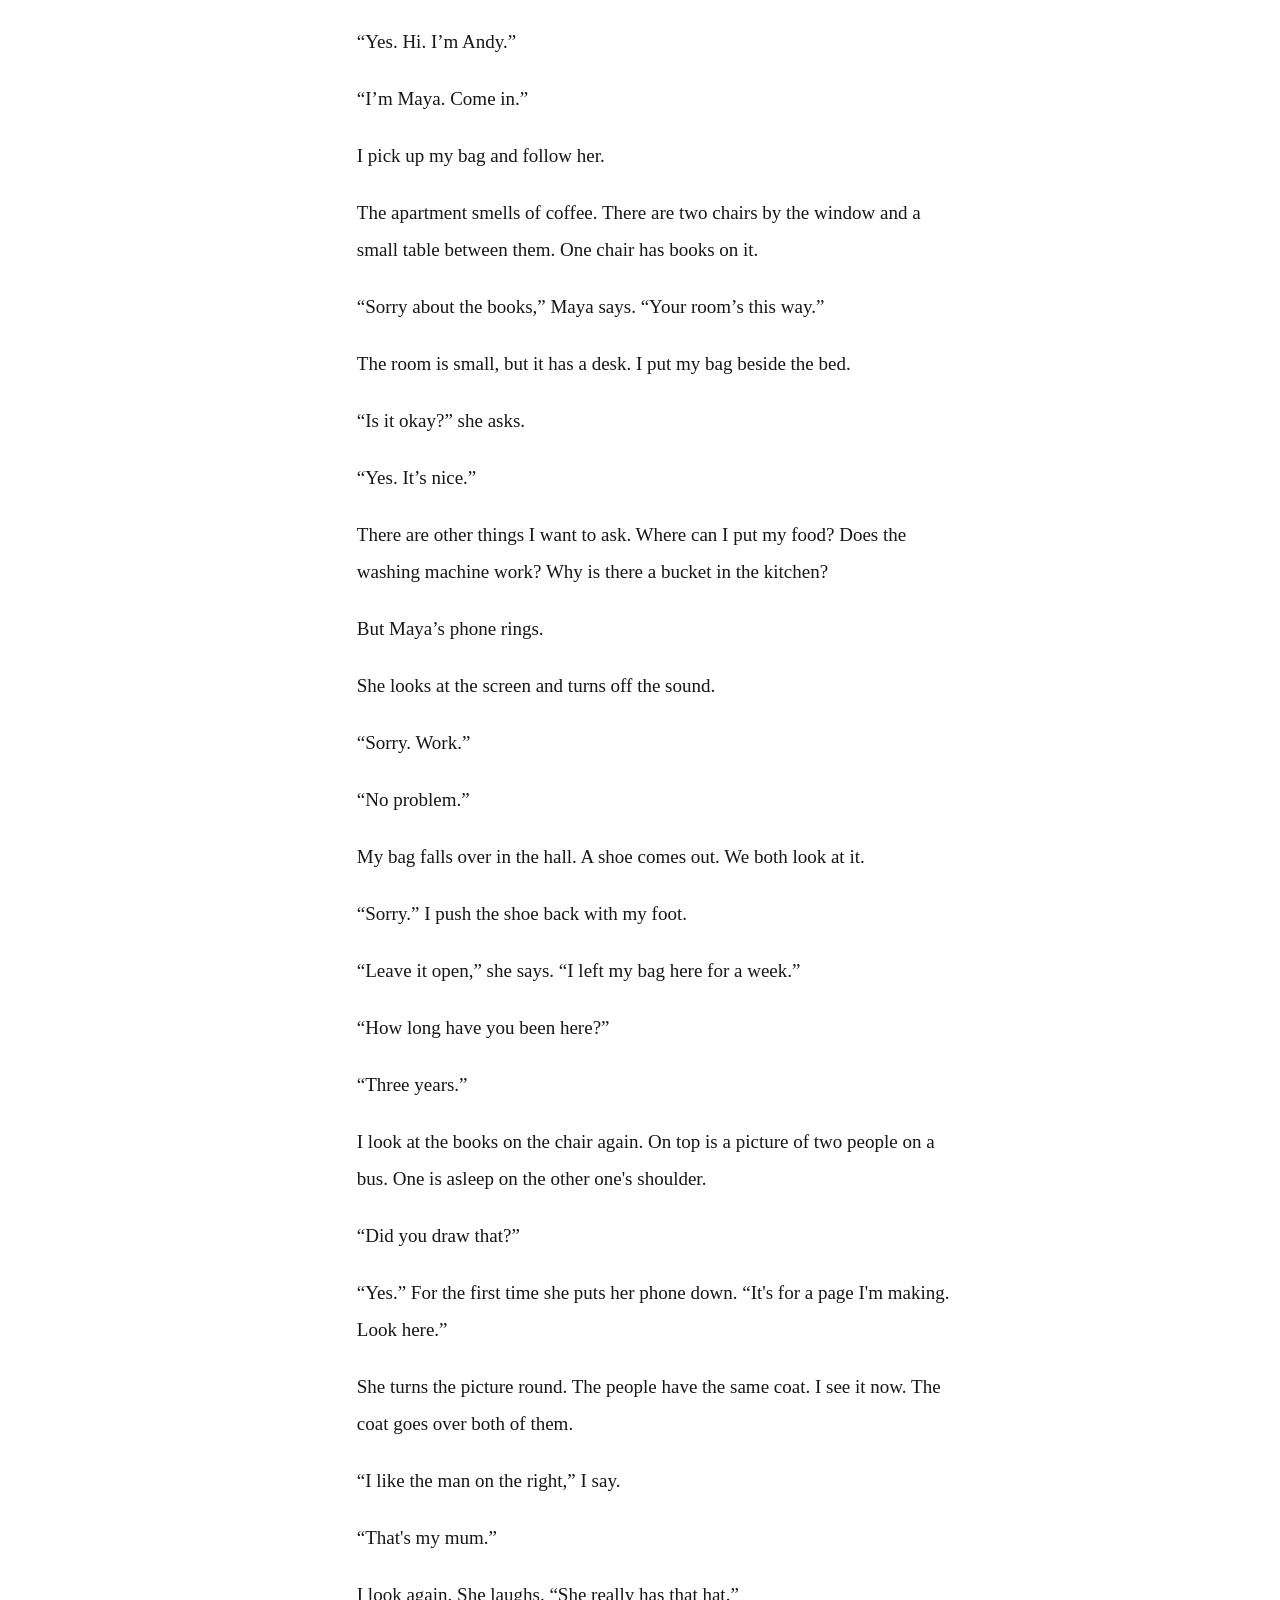
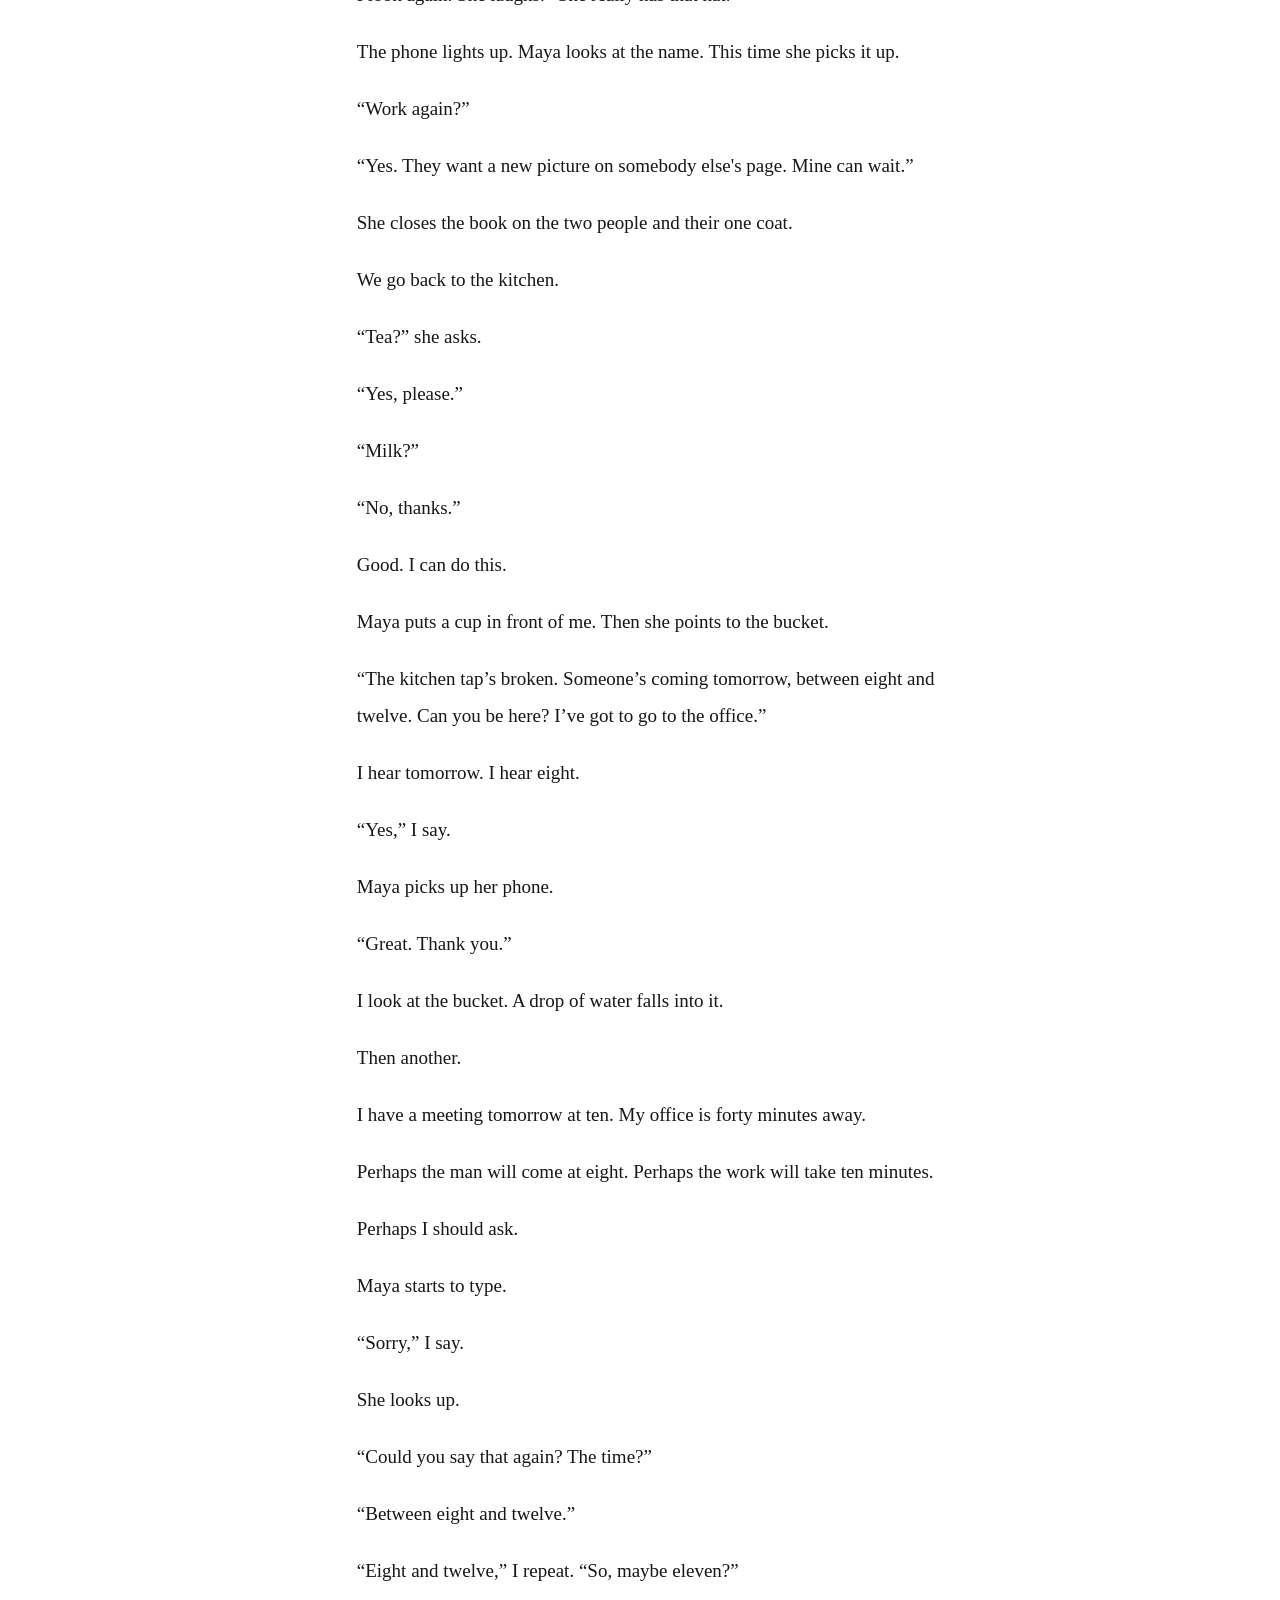
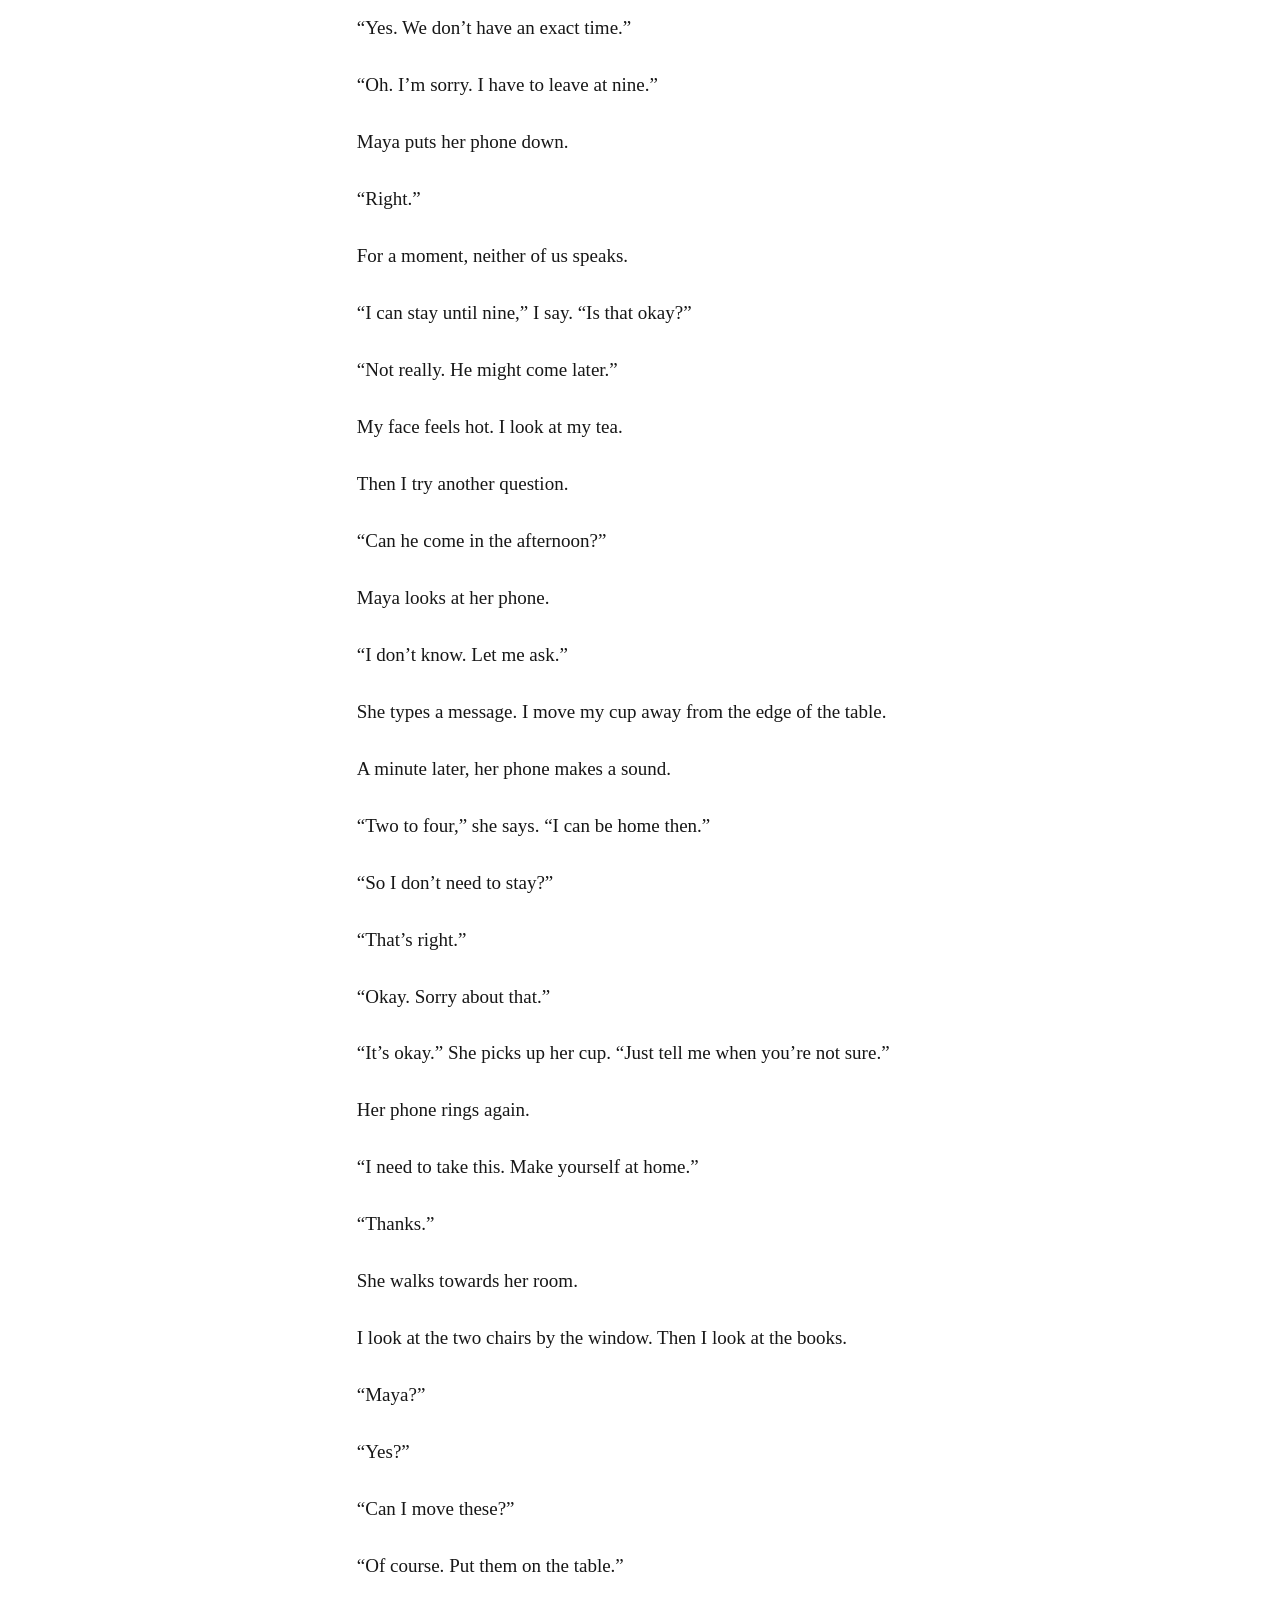
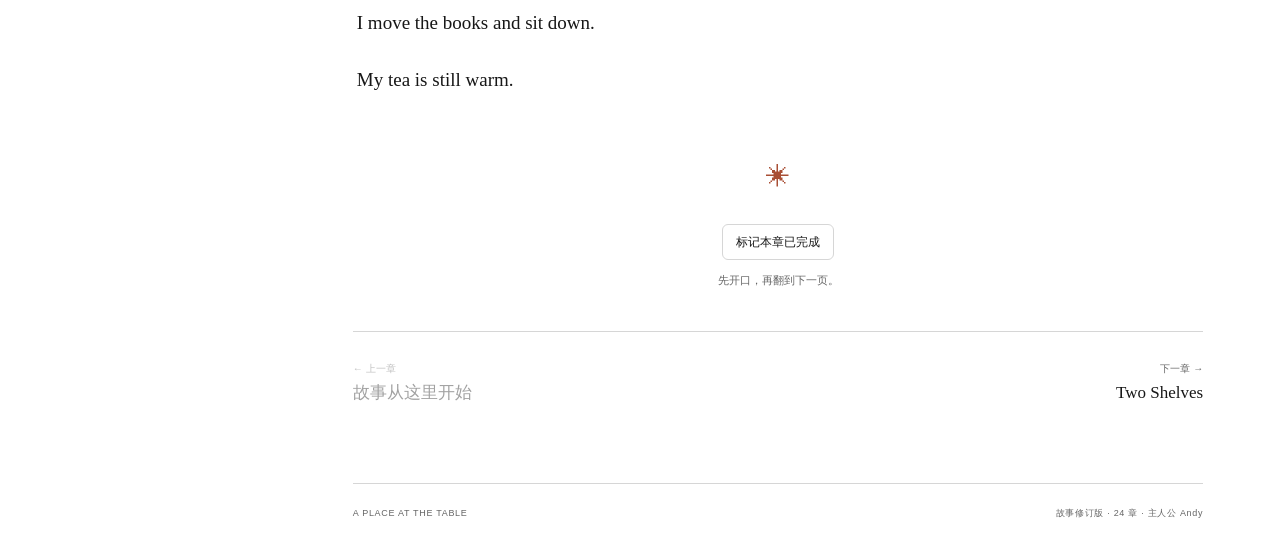
==== commit 0c47663b: "feat(reader): 新增逐句中英对照及纯白纯黑主题" ====
--- a/index.html
+++ b/index.html
@@ -3,17 +3,17 @@
 <head>
   <meta charset="utf-8">
   <meta name="viewport" content="width=device-width,initial-scale=1">
-  <meta name="theme-color" content="#f5f1e8">
+  <meta name="theme-color" content="#ffffff">
   <meta name="description" content="A Place at the Table — a complete 24-chapter English novella with Andy, Maya and a place to find your voice. English stories and practical speaking exercises.">
   <title>A Place at the Table · Andy’s English Journey</title>
-  <script src="theme.js?v=20261119-theme"></script>
-  <link rel="stylesheet" href="style.css?v=20261119-language">
-  <script type="module" src="app.js?v=20261119-language"></script>
+  <script src="theme.js?v=20261119-bilingual"></script>
+  <link rel="stylesheet" href="style.css?v=20261119-bilingual">
+  <script type="module" src="app.js?v=20261119-bilingual"></script>
 </head>
 <body>
   <a class="skip" href="#reader">跳到正文</a>
-  <div class="mobilebar"><a class="wordmark" href="#chapter-1">A Place at the Table</a><div class="mobile-actions"><button type="button" data-theme-toggle aria-label="切换到深色主题">深色</button><button id="menu" aria-controls="sidebar" aria-expanded="false">章节目录</button></div></div>
-  <button type="button" class="desktop-theme" data-theme-toggle aria-label="切换到深色主题">深色</button>
+  <div class="mobilebar"><a class="wordmark" href="#chapter-1">A Place at the Table</a><div class="mobile-actions"><button type="button" data-theme-toggle aria-label="切换到黑色主题">黑色</button><button id="menu" aria-controls="sidebar" aria-expanded="false">章节目录</button></div></div>
+  <button type="button" class="desktop-theme" data-theme-toggle aria-label="切换到黑色主题">黑色</button>
   <button id="sidebarExpand" class="desktop-sidebar-control sidebar-expand" aria-controls="sidebar" aria-expanded="false" hidden>展开目录 ›</button>
   <aside id="sidebar" aria-label="全书目录">
     <button id="sidebarCollapse" class="desktop-sidebar-control sidebar-collapse" aria-controls="sidebar" aria-expanded="true">‹ 收起目录</button>
@@ -40,7 +40,7 @@
     <div id="loading" role="status">正在打开书页……</div>
     <section id="reader" aria-labelledby="chapterTitle" hidden>
       <div class="chapter-heading"><p id="partLabel" class="eyebrow"></p><div class="chapter-kicker"><span id="chapterNumber"></span><span id="level" class="level"></span></div><h2 id="chapterTitle" lang="en" tabindex="-1"></h2><p id="focus"></p></div>
-      <div class="reader-tools"><div class="tabs" role="group" aria-label="阅读模式"><button id="storyTab" class="selected" aria-pressed="true">英文正文</button><button id="practiceTab" aria-pressed="false">开口练习</button></div><button id="storyLanguage" type="button" aria-controls="story" aria-pressed="false" disabled>切换中文</button><div class="font-tools" role="group" aria-label="正文字号"><button id="fontDown" aria-label="缩小正文字号">A−</button><button id="fontUp" aria-label="放大正文字号">A+</button></div></div>
+      <div class="reader-tools"><div class="tabs" role="group" aria-label="阅读模式"><button id="storyTab" class="selected" aria-pressed="true">英文正文</button><button id="practiceTab" aria-pressed="false">开口练习</button></div><select id="storyLanguage" aria-label="正文语言" aria-controls="story" disabled><option value="en">英文</option><option value="zh">中文</option><option value="bilingual">中英对照</option></select><div class="font-tools" role="group" aria-label="正文字号"><button id="fontDown" aria-label="缩小正文字号">A−</button><button id="fontUp" aria-label="放大正文字号">A+</button></div></div>
       <div class="chapter-audio"><button id="listenChapter" class="primary" disabled>▶ 从本章开始听</button><a href="#audiobook">返回播放器</a><a id="downloadChapter" hidden download>下载本章 MP3 ↗</a><span>阅读翻页不会打断音频</span></div>
       <button id="shadowingDock" class="shadowing-dock" aria-label="展开逐句跟读" aria-controls="shadowingPanel" aria-expanded="false" hidden>‹ 跟读</button>
       <section id="shadowingPanel" class="shadowing" aria-label="逐句跟读">
--- a/style.css
+++ b/style.css
@@ -1,36 +1,36 @@
-:root{--paper:#f5f1e8;--panel:#eeeadf;--ink:#263b33;--muted:#647168;--line:#d7d7c8;--accent:#a84f35;--story-size:19px}*{box-sizing:border-box}html{scroll-behavior:smooth;scroll-padding-top:28px}body{margin:0;background:var(--paper);color:var(--ink);font-family:'DM Sans',-apple-system,BlinkMacSystemFont,'Segoe UI',sans-serif;font-size:14px;line-height:1.6}button,select{font:inherit;color:inherit}button,a,summary,select{-webkit-tap-highlight-color:transparent}button{cursor:pointer;border:1px solid var(--line);border-radius:6px;background:transparent;padding:9px 13px;line-height:1.4}button:hover:not(:disabled){background:#e6e6da}button:disabled{opacity:.4;cursor:default}a{color:inherit;text-underline-offset:3px}button:focus-visible,a:focus-visible,summary:focus-visible,select:focus-visible{outline:3px solid var(--accent);outline-offset:4px}button.primary{background:var(--ink);color:#fff;border-color:var(--ink)}button.primary:hover{background:#385346}.skip{position:fixed;top:-80px;left:10px;background:white;padding:15px;z-index:50}.skip:focus{top:10px}#sidebar{width:276px;position:fixed;inset:0 auto 0 0;background:var(--panel);border-right:1px solid var(--line);padding:34px 23px 20px;overflow-y:auto;z-index:20}.brand{display:flex;align-items:center;gap:14px;text-decoration:none;font-size:13px;font-weight:700;line-height:1.35;letter-spacing:1.4px}.book-symbol{font-family:Georgia,serif;font-size:50px;line-height:1;letter-spacing:-8px;display:block;width:51px;color:var(--accent);border-bottom:2px solid var(--accent);padding-bottom:6px}.book-symbol span{font-style:italic}.side-sub{font-size:12px;color:var(--muted);margin:19px 0 25px}.edition{font-size:8px;letter-spacing:1px;color:var(--muted);display:flex;justify-content:space-between;padding-top:17px;border-top:1px solid var(--line)}.progress-copy{font-size:10px;display:flex;justify-content:space-between;margin-top:14px}.progress-track{height:3px;background:#d9ddcf;margin:8px 0 27px}.progress-track div{height:100%;background:var(--accent);transition:width .3s}.part-name{font-size:9px;letter-spacing:1.1px;text-transform:uppercase;color:var(--muted);margin:25px 8px 8px}.chapter-link{display:flex;align-items:baseline;gap:10px;padding:8px;border-radius:5px;text-decoration:none;font-size:11px;line-height:1.4;margin:2px 0}.chapter-link .num{font-size:10px;font-variant-numeric:tabular-nums;color:#788378;flex:0 0 17px}.chapter-link .tick{margin-left:auto;color:var(--accent);font-size:11px}.chapter-link:hover{background:#e2e4d6}.chapter-link[aria-current=page]{background:var(--ink);color:white}.chapter-link[aria-current=page] .num{color:#b8c8b9}.sidebar-foot{border-top:1px solid var(--line);margin-top:28px;padding-top:18px;font-size:11px}.sidebar-foot a{display:flex;justify-content:space-between;text-decoration:none}.sidebar-foot p{color:var(--muted);font-size:9px;margin-top:12px}#main{margin-left:276px;max-width:1280px;padding:58px clamp(30px,6vw,100px) 26px}.book-header{padding-bottom:33px;border-bottom:1px solid var(--line)}.eyebrow{font-size:10px;letter-spacing:1.8px;font-weight:600;color:var(--accent);margin:0 0 18px}.book-header h1{font-family:'Libre Baskerville',Georgia,serif;font-size:clamp(29px,3.2vw,46px);line-height:1.3;letter-spacing:-1.5px;font-weight:400;margin:0}.book-subtitle{font-family:Georgia,serif;font-style:italic;font-size:18px;color:var(--muted);margin:15px 0 25px}.book-meta{display:flex;gap:0;font-size:10px;color:var(--muted);flex-wrap:wrap}.book-meta span+span:before{content:'·';margin:0 13px}.guide{margin-top:22px;border-bottom:1px solid var(--line);padding-bottom:20px}.guide summary{cursor:pointer;font-size:12px}.guide summary span{margin-left:12px;color:var(--muted);font-size:11px}.guide>div{color:var(--muted);font-size:12px;max-width:70ch;margin-top:18px}.guide a{color:var(--accent)}#loading{padding:60px 0}.chapter-heading{padding:45px 0 25px}.chapter-heading .eyebrow{margin-bottom:25px;font-size:9px;color:var(--muted)}.chapter-kicker{display:flex;align-items:center;gap:15px;font-size:11px;color:var(--accent);letter-spacing:1px}.level{border:1px solid #cdd6bf;border-radius:30px;background:#e8eddf;color:#4f6654;padding:3px 10px;font-size:9px;letter-spacing:.4px}.chapter-heading h2{font-family:'Libre Baskerville',Georgia,serif;font-weight:400;line-height:1.3;font-size:clamp(29px,3vw,42px);letter-spacing:-1px;margin:16px 0 12px;outline:none}.chapter-heading>p:last-child{font-size:12px;color:var(--muted);margin-bottom:0}.reader-tools{display:flex;justify-content:space-between;gap:10px;align-items:center;border-bottom:1px solid var(--line);padding-bottom:13px}.tabs{display:flex;gap:3px}.tabs button{border:0;color:var(--muted);font-size:12px;padding:9px 14px}.tabs .selected{color:var(--ink);background:#e3e7d9;font-weight:600}.font-tools{display:flex;gap:5px}.font-tools button{padding:6px 9px;font-family:Georgia,serif;font-size:13px}.audio-panel{background:#efeee3;border:1px solid #e2e2d4;padding:13px 15px;border-radius:8px;margin:20px 0 36px;display:flex;align-items:center;gap:12px;flex-wrap:wrap}.audio-buttons{display:flex;gap:6px}.audio-buttons button{font-size:11px;padding:7px 10px}.voice-controls{display:flex;gap:12px;flex:1;justify-content:flex-end}.voice-controls label{font-size:10px;color:var(--muted);display:flex;align-items:center;gap:5px}.voice-controls select{border:0;background:transparent;font-size:11px;padding:5px;max-width:132px}.audio-panel p{width:100%;font-size:10px;color:var(--muted);margin:0}.prose{font-family:'Libre Baskerville',Georgia,'Times New Roman',serif;font-size:var(--story-size);line-height:1.95;max-width:65ch;overflow-wrap:break-word}.prose p{margin:0 0 1.05em;padding:0 4px;border-radius:4px;transition:background .2s}.prose p:first-child:first-letter{float:left;font-size:3.3em;line-height:.9;padding:8px 7px 0 0;color:var(--accent)}.prose p.speaking{background:#e6ead9}.chapter-end{text-align:center;padding:40px 0 30px}.end-mark{display:block;color:var(--accent);font-size:24px;margin-bottom:27px}.complete{font-size:12px}.complete.is-done{background:#e3e9d9;border-color:#a9bba2}.chapter-end p{font-size:11px;color:var(--muted);margin-top:12px}.page-nav{display:grid;grid-template-columns:1fr 1fr;gap:20px;border-top:1px solid var(--line);padding-top:22px}.page-nav button{border:0;text-align:left;padding:8px 0}.page-nav button:last-child{text-align:right}.page-nav span{font-size:10px;color:var(--muted);display:block;margin-bottom:5px}.page-nav strong{font-family:Georgia,serif;font-weight:400;font-size:17px}.footer{border-top:1px solid var(--line);margin-top:70px;padding-top:22px;display:flex;justify-content:space-between;gap:10px;color:var(--muted);font-size:9px;letter-spacing:.7px}.practice-intro{font-size:14px;color:var(--muted);margin:12px 0 30px}.practice-block{padding:25px 0;border-bottom:1px solid var(--line)}.practice-block h3{font-size:15px;font-weight:600;margin:0 0 16px}.practice-block .step{color:var(--accent);font-size:11px;margin-right:10px}.practice-block p{font-size:14px;line-height:1.85}.phrase-card{display:flex;justify-content:space-between;align-items:flex-start;gap:20px;border-bottom:1px solid #e4e5d9;padding:14px 0}.phrase-card:last-child{border:0}.phrase-card strong{font-family:Georgia,serif;font-size:20px;font-weight:400;line-height:1.5}.phrase-card span{color:var(--muted);font-size:12px;max-width:45%;text-align:right;padding-top:4px}.question{padding:10px 0}.question>p{font-family:Georgia,serif;font-size:19px;margin:0 0 7px}.question summary{font-size:11px;cursor:pointer;color:var(--accent)}.question details p{font-family:Georgia,serif;color:var(--muted);background:#ececde;padding:10px 15px;border-radius:4px}.role-turn{margin:14px 0;padding:17px 20px;background:#edeee2;border-radius:7px}.role-turn blockquote{font-family:Georgia,serif;font-size:20px;margin:0 0 9px;line-height:1.6}.role-turn p{font-size:12px;color:var(--muted);margin:0}.practice-note{border-left:2px solid var(--accent);padding-left:15px;color:var(--muted)}.mobilebar{display:none}[hidden]{display:none!important}
+:root{--paper:#ffffff;--panel:#ffffff;--ink:#171717;--muted:#666666;--line:#d6d6d6;--accent:#a84f35;--story-size:19px}*{box-sizing:border-box}html{scroll-behavior:smooth;scroll-padding-top:28px}body{margin:0;background:var(--paper);color:var(--ink);font-family:'DM Sans',-apple-system,BlinkMacSystemFont,'Segoe UI',sans-serif;font-size:14px;line-height:1.6}button,select{font:inherit;color:inherit}button,a,summary,select{-webkit-tap-highlight-color:transparent}button{cursor:pointer;border:1px solid var(--line);border-radius:6px;background:transparent;padding:9px 13px;line-height:1.4}button:hover:not(:disabled){background:#eeeeee}button:disabled{opacity:.4;cursor:default}a{color:inherit;text-underline-offset:3px}button:focus-visible,a:focus-visible,summary:focus-visible,select:focus-visible{outline:3px solid var(--accent);outline-offset:4px}button.primary{background:var(--ink);color:#fff;border-color:var(--ink)}button.primary:hover{background:#333333}.skip{position:fixed;top:-80px;left:10px;background:white;padding:15px;z-index:50}.skip:focus{top:10px}#sidebar{width:276px;position:fixed;inset:0 auto 0 0;background:var(--panel);border-right:1px solid var(--line);padding:34px 23px 20px;overflow-y:auto;z-index:20}.brand{display:flex;align-items:center;gap:14px;text-decoration:none;font-size:13px;font-weight:700;line-height:1.35;letter-spacing:1.4px}.book-symbol{font-family:Georgia,serif;font-size:50px;line-height:1;letter-spacing:-8px;display:block;width:51px;color:var(--accent);border-bottom:2px solid var(--accent);padding-bottom:6px}.book-symbol span{font-style:italic}.side-sub{font-size:12px;color:var(--muted);margin:19px 0 25px}.edition{font-size:8px;letter-spacing:1px;color:var(--muted);display:flex;justify-content:space-between;padding-top:17px;border-top:1px solid var(--line)}.progress-copy{font-size:10px;display:flex;justify-content:space-between;margin-top:14px}.progress-track{height:3px;background:#d6d6d6;margin:8px 0 27px}.progress-track div{height:100%;background:var(--accent);transition:width .3s}.part-name{font-size:9px;letter-spacing:1.1px;text-transform:uppercase;color:var(--muted);margin:25px 8px 8px}.chapter-link{display:flex;align-items:baseline;gap:10px;padding:8px;border-radius:5px;text-decoration:none;font-size:11px;line-height:1.4;margin:2px 0}.chapter-link .num{font-size:10px;font-variant-numeric:tabular-nums;color:#777777;flex:0 0 17px}.chapter-link .tick{margin-left:auto;color:var(--accent);font-size:11px}.chapter-link:hover{background:#eeeeee}.chapter-link[aria-current=page]{background:var(--ink);color:white}.chapter-link[aria-current=page] .num{color:#cccccc}.sidebar-foot{border-top:1px solid var(--line);margin-top:28px;padding-top:18px;font-size:11px}.sidebar-foot a{display:flex;justify-content:space-between;text-decoration:none}.sidebar-foot p{color:var(--muted);font-size:9px;margin-top:12px}#main{margin-left:276px;max-width:1280px;padding:58px clamp(30px,6vw,100px) 26px}.book-header{padding-bottom:33px;border-bottom:1px solid var(--line)}.eyebrow{font-size:10px;letter-spacing:1.8px;font-weight:600;color:var(--accent);margin:0 0 18px}.book-header h1{font-family:'Libre Baskerville',Georgia,serif;font-size:clamp(29px,3.2vw,46px);line-height:1.3;letter-spacing:-1.5px;font-weight:400;margin:0}.book-subtitle{font-family:Georgia,serif;font-style:italic;font-size:18px;color:var(--muted);margin:15px 0 25px}.book-meta{display:flex;gap:0;font-size:10px;color:var(--muted);flex-wrap:wrap}.book-meta span+span:before{content:'·';margin:0 13px}.guide{margin-top:22px;border-bottom:1px solid var(--line);padding-bottom:20px}.guide summary{cursor:pointer;font-size:12px}.guide summary span{margin-left:12px;color:var(--muted);font-size:11px}.guide>div{color:var(--muted);font-size:12px;max-width:70ch;margin-top:18px}.guide a{color:var(--accent)}#loading{padding:60px 0}.chapter-heading{padding:45px 0 25px}.chapter-heading .eyebrow{margin-bottom:25px;font-size:9px;color:var(--muted)}.chapter-kicker{display:flex;align-items:center;gap:15px;font-size:11px;color:var(--accent);letter-spacing:1px}.level{border:1px solid #d6d6d6;border-radius:30px;background:#ffffff;color:#555555;padding:3px 10px;font-size:9px;letter-spacing:.4px}.chapter-heading h2{font-family:'Libre Baskerville',Georgia,serif;font-weight:400;line-height:1.3;font-size:clamp(29px,3vw,42px);letter-spacing:-1px;margin:16px 0 12px;outline:none}.chapter-heading>p:last-child{font-size:12px;color:var(--muted);margin-bottom:0}.reader-tools{display:flex;justify-content:space-between;gap:10px;align-items:center;border-bottom:1px solid var(--line);padding-bottom:13px}.tabs{display:flex;gap:3px}.tabs button{border:0;color:var(--muted);font-size:12px;padding:9px 14px}.tabs .selected{color:var(--ink);background:#eeeeee;font-weight:600}.font-tools{display:flex;gap:5px}.font-tools button{padding:6px 9px;font-family:Georgia,serif;font-size:13px}.audio-panel{background:#ffffff;border:1px solid #d6d6d6;padding:13px 15px;border-radius:8px;margin:20px 0 36px;display:flex;align-items:center;gap:12px;flex-wrap:wrap}.audio-buttons{display:flex;gap:6px}.audio-buttons button{font-size:11px;padding:7px 10px}.voice-controls{display:flex;gap:12px;flex:1;justify-content:flex-end}.voice-controls label{font-size:10px;color:var(--muted);display:flex;align-items:center;gap:5px}.voice-controls select{border:0;background:transparent;font-size:11px;padding:5px;max-width:132px}.audio-panel p{width:100%;font-size:10px;color:var(--muted);margin:0}.prose{font-family:'Libre Baskerville',Georgia,'Times New Roman',serif;font-size:var(--story-size);line-height:1.95;max-width:65ch;overflow-wrap:break-word}.prose p{margin:0 0 1.05em;padding:0 4px;border-radius:4px;transition:background .2s}.prose p:first-child:first-letter{float:left;font-size:3.3em;line-height:.9;padding:8px 7px 0 0;color:var(--accent)}.prose p.speaking{background:#eeeeee}.chapter-end{text-align:center;padding:40px 0 30px}.end-mark{display:block;color:var(--accent);font-size:24px;margin-bottom:27px}.complete{font-size:12px}.complete.is-done{background:#eeeeee;border-color:#d6d6d6}.chapter-end p{font-size:11px;color:var(--muted);margin-top:12px}.page-nav{display:grid;grid-template-columns:1fr 1fr;gap:20px;border-top:1px solid var(--line);padding-top:22px}.page-nav button{border:0;text-align:left;padding:8px 0}.page-nav button:last-child{text-align:right}.page-nav span{font-size:10px;color:var(--muted);display:block;margin-bottom:5px}.page-nav strong{font-family:Georgia,serif;font-weight:400;font-size:17px}.footer{border-top:1px solid var(--line);margin-top:70px;padding-top:22px;display:flex;justify-content:space-between;gap:10px;color:var(--muted);font-size:9px;letter-spacing:.7px}.practice-intro{font-size:14px;color:var(--muted);margin:12px 0 30px}.practice-block{padding:25px 0;border-bottom:1px solid var(--line)}.practice-block h3{font-size:15px;font-weight:600;margin:0 0 16px}.practice-block .step{color:var(--accent);font-size:11px;margin-right:10px}.practice-block p{font-size:14px;line-height:1.85}.phrase-card{display:flex;justify-content:space-between;align-items:flex-start;gap:20px;border-bottom:1px solid #d6d6d6;padding:14px 0}.phrase-card:last-child{border:0}.phrase-card strong{font-family:Georgia,serif;font-size:20px;font-weight:400;line-height:1.5}.phrase-card span{color:var(--muted);font-size:12px;max-width:45%;text-align:right;padding-top:4px}.question{padding:10px 0}.question>p{font-family:Georgia,serif;font-size:19px;margin:0 0 7px}.question summary{font-size:11px;cursor:pointer;color:var(--accent)}.question details p{font-family:Georgia,serif;color:var(--muted);background:#ffffff;padding:10px 15px;border-radius:4px}.role-turn{margin:14px 0;padding:17px 20px;background:#ffffff;border-radius:7px}.role-turn blockquote{font-family:Georgia,serif;font-size:20px;margin:0 0 9px;line-height:1.6}.role-turn p{font-size:12px;color:var(--muted);margin:0}.practice-note{border-left:2px solid var(--accent);padding-left:15px;color:var(--muted)}.mobilebar{display:none}[hidden]{display:none!important}
 @media(min-width:1556px){#main{margin-left:calc(276px + (100vw - 1556px)/2)}}
 @media(max-width:1050px){#sidebar{width:244px;padding-left:18px;padding-right:18px}#main{margin-left:244px;padding-left:35px;padding-right:35px}.audio-panel{gap:10px}.voice-controls{justify-content:flex-start}}
-@media(max-width:760px){html{scroll-padding-top:72px}.mobilebar{position:sticky;top:0;z-index:30;display:flex;align-items:center;justify-content:space-between;background:#f5f1efed;backdrop-filter:blur(8px);border-bottom:1px solid var(--line);height:60px;padding:0 18px}.wordmark{font-family:Georgia,serif;font-size:17px;text-decoration:none}.mobilebar button{font-size:11px;padding:6px 9px}#sidebar{inset:60px 0 0 auto;width:min(340px,100%);transform:translateX(102%);transition:transform .2s;box-shadow:-20px 0 60px #263b3318}body.menu-open #sidebar{transform:translateX(0)}body.menu-open{overflow:hidden}#main{margin-left:0;padding:30px 22px 22px;max-width:100%}.book-header{padding-bottom:24px}.book-header h1{font-size:32px}.eyebrow{font-size:8px;letter-spacing:1.4px}.book-subtitle{font-size:16px;margin-bottom:21px}.book-meta{font-size:9px}.book-meta span+span:before{margin:0 7px}.guide summary span{font-size:10px;margin-left:7px}.chapter-heading{padding:32px 0 24px}.chapter-heading h2{font-size:32px}.audio-panel{padding:12px}.voice-controls{width:100%;flex-basis:100%}.voice-controls select{max-width:170px}.prose{line-height:1.85}.phrase-card{flex-direction:column;gap:3px}.phrase-card span{max-width:none;text-align:left}.page-nav{gap:14px}.page-nav strong{font-size:15px}.footer{flex-direction:column;margin-top:44px}.practice-block h3{font-size:14px}}
+@media(max-width:760px){html{scroll-padding-top:72px}.mobilebar{position:sticky;top:0;z-index:30;display:flex;align-items:center;justify-content:space-between;background:#ffffff;backdrop-filter:blur(8px);border-bottom:1px solid var(--line);height:60px;padding:0 18px}.wordmark{font-family:Georgia,serif;font-size:17px;text-decoration:none}.mobilebar button{font-size:11px;padding:6px 9px}#sidebar{inset:60px 0 0 auto;width:min(340px,100%);transform:translateX(102%);transition:transform .2s;box-shadow:-20px 0 60px #263b3318}body.menu-open #sidebar{transform:translateX(0)}body.menu-open{overflow:hidden}#main{margin-left:0;padding:30px 22px 22px;max-width:100%}.book-header{padding-bottom:24px}.book-header h1{font-size:32px}.eyebrow{font-size:8px;letter-spacing:1.4px}.book-subtitle{font-size:16px;margin-bottom:21px}.book-meta{font-size:9px}.book-meta span+span:before{margin:0 7px}.guide summary span{font-size:10px;margin-left:7px}.chapter-heading{padding:32px 0 24px}.chapter-heading h2{font-size:32px}.audio-panel{padding:12px}.voice-controls{width:100%;flex-basis:100%}.voice-controls select{max-width:170px}.prose{line-height:1.85}.phrase-card{flex-direction:column;gap:3px}.phrase-card span{max-width:none;text-align:left}.page-nav{gap:14px}.page-nav strong{font-size:15px}.footer{flex-direction:column;margin-top:44px}.practice-block h3{font-size:14px}}
 @media(prefers-reduced-motion:reduce){*{scroll-behavior:auto!important;transition:none!important}}
 @media print{#sidebar,.mobilebar,.reader-tools,.audio-panel,.guide,.chapter-end,.page-nav,.footer{display:none!important}#main{margin:0;padding:0}.book-header{padding:0 0 20px}.prose{font-size:12pt;line-height:1.6;max-width:none}body{background:white;color:black}}
-.audiobook{background:#e9eddf;border:1px solid #d2dbc6;border-radius:12px;padding:24px;margin-top:28px;scroll-margin-top:24px}.audio-head{display:flex;align-items:center;justify-content:space-between;gap:20px}.audio-head .eyebrow{margin-bottom:8px;font-size:8px;letter-spacing:1.5px}.audio-head h2{font-size:19px;font-weight:500;margin:0;line-height:1.5}.audio-badge{font-size:10px;white-space:nowrap;color:#52654f;border:1px solid #becbad;border-radius:30px;padding:5px 9px}.now-chapter{font-family:Georgia,serif;font-size:20px;line-height:1.5;margin:18px 0 10px}.audiobook audio{display:block;width:100%;height:48px;margin:10px 0 14px}.audio-actions{display:flex;justify-content:space-between;align-items:center;gap:12px;flex-wrap:wrap}.audiobook .audio-buttons{flex-wrap:wrap;gap:5px}.audiobook .audio-buttons button{font-size:11px;background:#f3f5ec;border-color:#cbd6bd}.rate-label{display:flex;align-items:center;gap:6px;font-size:11px;white-space:nowrap}.rate-label select{border:1px solid #bdcbb2;border-radius:5px;padding:6px;background:#f3f5ec;font-size:12px}.audiobook #audioStatus{font-size:12px;margin:17px 0 4px;color:#415b43}.audio-position{font-size:10px;color:var(--muted);font-variant-numeric:tabular-nums;margin:4px 0 16px}.audio-downloads{display:flex;gap:16px;align-items:center;flex-wrap:wrap;font-size:11px;border-top:1px solid #cfd9c3;padding-top:14px}.audio-downloads span{color:var(--muted);font-size:10px;margin-left:auto}.audio-tip{font-size:10px;color:var(--muted);margin:13px 0 0}.chapter-audio{display:flex;align-items:center;gap:16px;flex-wrap:wrap;margin:19px 0 32px;font-size:11px}.chapter-audio button{font-size:12px}.chapter-audio span{width:100%;font-size:10px;color:var(--muted)}
+.audiobook{background:#ffffff;border:1px solid #d6d6d6;border-radius:12px;padding:24px;margin-top:28px;scroll-margin-top:24px}.audio-head{display:flex;align-items:center;justify-content:space-between;gap:20px}.audio-head .eyebrow{margin-bottom:8px;font-size:8px;letter-spacing:1.5px}.audio-head h2{font-size:19px;font-weight:500;margin:0;line-height:1.5}.audio-badge{font-size:10px;white-space:nowrap;color:#555555;border:1px solid #d6d6d6;border-radius:30px;padding:5px 9px}.now-chapter{font-family:Georgia,serif;font-size:20px;line-height:1.5;margin:18px 0 10px}.audiobook audio{display:block;width:100%;height:48px;margin:10px 0 14px}.audio-actions{display:flex;justify-content:space-between;align-items:center;gap:12px;flex-wrap:wrap}.audiobook .audio-buttons{flex-wrap:wrap;gap:5px}.audiobook .audio-buttons button{font-size:11px;background:#ffffff;border-color:#d6d6d6}.rate-label{display:flex;align-items:center;gap:6px;font-size:11px;white-space:nowrap}.rate-label select{border:1px solid #d6d6d6;border-radius:5px;padding:6px;background:#ffffff;font-size:12px}.audiobook #audioStatus{font-size:12px;margin:17px 0 4px;color:#444444}.audio-position{font-size:10px;color:var(--muted);font-variant-numeric:tabular-nums;margin:4px 0 16px}.audio-downloads{display:flex;gap:16px;align-items:center;flex-wrap:wrap;font-size:11px;border-top:1px solid #d6d6d6;padding-top:14px}.audio-downloads span{color:var(--muted);font-size:10px;margin-left:auto}.audio-tip{font-size:10px;color:var(--muted);margin:13px 0 0}.chapter-audio{display:flex;align-items:center;gap:16px;flex-wrap:wrap;margin:19px 0 32px;font-size:11px}.chapter-audio button{font-size:12px}.chapter-audio span{width:100%;font-size:10px;color:var(--muted)}
 @media(max-width:760px){.audiobook{padding:18px 14px;scroll-margin-top:78px}.audio-head{align-items:flex-start;flex-direction:column;gap:8px}.audio-head h2{font-size:18px}.audio-head .eyebrow{font-size:8px}.audio-badge{font-size:9px}.now-chapter{font-size:18px}.audiobook .audio-buttons button{padding:7px 8px;font-size:10px}.audio-actions{gap:10px}.audio-downloads{gap:10px}.audio-downloads span{width:100%;margin:0}.chapter-audio{gap:12px}.chapter-audio button{padding:8px 10px;font-size:11px}}
 @media print{.audiobook,.chapter-audio{display:none!important}}
-.shadowing{position:sticky;top:12px;z-index:10;background:#f5f1e8f5;border:1px solid #c7cdb8;border-radius:9px;padding:12px 14px;margin:0 0 25px;box-shadow:0 3px 16px #263b3310;backdrop-filter:blur(8px)}.shadowing-heading{display:flex;justify-content:space-between;align-items:center;gap:12px;font-size:12px}.shadowing-heading label{display:flex;align-items:center;gap:6px;font-size:11px;cursor:pointer}.shadowing input{accent-color:var(--ink);width:18px;height:18px}.shadowing #sentenceText{font-family:Georgia,serif;font-size:17px;line-height:1.5;margin:8px 0;max-height:4.5em;overflow:auto}.shadowing-controls{display:flex;gap:6px;flex-wrap:wrap}.shadowing-controls button{font-size:11px;min-height:42px;padding:8px 10px;background:#eeeee1}.shadowing-controls button[aria-pressed=true]{background:var(--ink);color:#fff}.shadowing-hint{font-size:10px;color:var(--muted);margin:7px 0 0}.sentence{cursor:pointer;border-radius:3px;padding:3px 0;box-decoration-break:clone;-webkit-box-decoration-break:clone}.sentence:hover{background:#e9e8d8}.sentence:focus-visible{outline:2px solid var(--accent);outline-offset:3px}.sentence.sentence-active{background:#f0d993;color:#25382d;box-shadow:0 2px 0 #a84f35}.prose p:first-child:first-letter{float:none;font-size:inherit;padding:0;color:inherit}
+.shadowing{position:sticky;top:12px;z-index:10;background:#ffffff;border:1px solid #d6d6d6;border-radius:9px;padding:12px 14px;margin:0 0 25px;box-shadow:0 3px 16px #263b3310;backdrop-filter:blur(8px)}.shadowing-heading{display:flex;justify-content:space-between;align-items:center;gap:12px;font-size:12px}.shadowing-heading label{display:flex;align-items:center;gap:6px;font-size:11px;cursor:pointer}.shadowing input{accent-color:var(--ink);width:18px;height:18px}.shadowing #sentenceText{font-family:Georgia,serif;font-size:17px;line-height:1.5;margin:8px 0;max-height:4.5em;overflow:auto}.shadowing-controls{display:flex;gap:6px;flex-wrap:wrap}.shadowing-controls button{font-size:11px;min-height:42px;padding:8px 10px;background:#ffffff}.shadowing-controls button[aria-pressed=true]{background:var(--ink);color:#fff}.shadowing-hint{font-size:10px;color:var(--muted);margin:7px 0 0}.sentence{cursor:pointer;border-radius:3px;padding:3px 0;box-decoration-break:clone;-webkit-box-decoration-break:clone}.sentence:hover{background:#eeeeee}.sentence:focus-visible{outline:2px solid var(--accent);outline-offset:3px}.sentence.sentence-active{background:#f0d993;color:#25382d;box-shadow:0 2px 0 #a84f35}.prose p:first-child:first-letter{float:none;font-size:inherit;padding:0;color:inherit}
 @media(max-width:760px){.shadowing{top:65px;padding:10px;margin-bottom:22px}.shadowing #sentenceText{font-size:16px;max-height:3em}.shadowing-controls{gap:5px}.shadowing-controls button{padding:8px;font-size:11px}.sentence{scroll-margin-top:235px}}
 @media print{.shadowing{display:none!important}.sentence{background:none!important;box-shadow:none!important}}
 
-.translation-toggle{font-size:11px;padding:5px 9px;margin:0 0 9px;min-height:36px}.translation-panel{margin:0 0 12px;padding:8px 10px;border-left:2px solid var(--accent);background:#eeeee1;border-radius:3px}.translation-panel p{margin:0;font-size:14px;line-height:1.65;max-height:6.6em;overflow:auto;overflow-wrap:anywhere}.translation-panel button{font-size:12px;margin-top:7px}
+.translation-toggle{font-size:11px;padding:5px 9px;margin:0 0 9px;min-height:36px}.translation-panel{margin:0 0 12px;padding:8px 10px;border-left:2px solid var(--accent);background:#ffffff;border-radius:3px}.translation-panel p{margin:0;font-size:14px;line-height:1.65;max-height:6.6em;overflow:auto;overflow-wrap:anywhere}.translation-panel button{font-size:12px;margin-top:7px}
 
-.shadowing{padding:8px 10px;margin-bottom:8px}.shadowing-heading{gap:8px}.shadowing-heading label{margin-left:auto}.shadowing-heading button{padding:4px 8px;min-height:32px;font-size:11px}.shadowing #sentenceText{margin:4px 0;max-height:3em;font-size:16px}.shadowing-controls button{min-height:38px;padding:6px 9px}.translation-toggle{min-height:30px;padding:3px 8px;margin-bottom:5px}.translation-panel{padding:5px 8px;margin-bottom:6px}.translation-panel p{font-size:13px;line-height:1.5;max-height:3em}.shadowing-hint{margin:0 0 16px}.shadowing-dock{position:fixed;right:0;top:42%;z-index:15;min-height:44px;padding:9px 10px;border-radius:10px 0 0 10px;background:var(--ink);color:white;border-color:var(--ink);box-shadow:0 3px 12px #263b3325;font-size:12px}.shadowing-dock:hover:not(:disabled){background:#385346}
+.shadowing{padding:8px 10px;margin-bottom:8px}.shadowing-heading{gap:8px}.shadowing-heading label{margin-left:auto}.shadowing-heading button{padding:4px 8px;min-height:32px;font-size:11px}.shadowing #sentenceText{margin:4px 0;max-height:3em;font-size:16px}.shadowing-controls button{min-height:38px;padding:6px 9px}.translation-toggle{min-height:30px;padding:3px 8px;margin-bottom:5px}.translation-panel{padding:5px 8px;margin-bottom:6px}.translation-panel p{font-size:13px;line-height:1.5;max-height:3em}.shadowing-hint{margin:0 0 16px}.shadowing-dock{position:fixed;right:0;top:42%;z-index:15;min-height:44px;padding:9px 10px;border-radius:10px 0 0 10px;background:var(--ink);color:white;border-color:var(--ink);box-shadow:0 3px 12px #263b3325;font-size:12px}.shadowing-dock:hover:not(:disabled){background:#333333}
 @media(max-width:760px){.shadowing{padding:7px 9px;top:65px}.shadowing-heading{font-size:11px}.shadowing-heading label{font-size:10px;gap:3px}.shadowing-controls{gap:4px}.shadowing-controls button{padding:6px 8px}.shadowing-dock{padding:9px 8px;font-size:11px}}
 @media print{.shadowing-dock,.shadowing-hint{display:none!important}}
 
-/* Reading themes keep the existing light palette and audio state intact. */
+/* Pure white and black reading surfaces; theme changes do not touch playback. */
 :root{color-scheme:light}
-:root[data-theme=dark]{color-scheme:dark;--paper:#171e1b;--panel:#212c26;--ink:#e1e8df;--muted:#aab9ad;--line:#485b4e;--accent:#f0ab87}
+:root[data-theme=dark]{color-scheme:dark;--paper:#000000;--panel:#000000;--ink:#eeeeee;--muted:#b0b0b0;--line:#444444;--accent:#f0ab87}
 .desktop-theme{position:fixed;right:20px;top:10px;z-index:30;background:var(--paper);min-height:44px}
 .mobile-actions{display:flex;align-items:center;gap:6px;flex-shrink:0}
-[data-theme=dark] button:hover:not(:disabled),[data-theme=dark] .chapter-link:hover,[data-theme=dark] .sentence:hover{background:#35473b}
-[data-theme=dark] .mobilebar,[data-theme=dark] .shadowing{background:#1b251ff5}
+[data-theme=dark] button:hover:not(:disabled),[data-theme=dark] .chapter-link:hover,[data-theme=dark] .sentence:hover{background:#222222}
+[data-theme=dark] .mobilebar,[data-theme=dark] .shadowing{background:#000000}
 [data-theme=dark] .skip,[data-theme=dark] .audiobook,[data-theme=dark] .audio-panel,[data-theme=dark] .level,[data-theme=dark] .tabs .selected,[data-theme=dark] .complete.is-done,[data-theme=dark] .question details p,[data-theme=dark] .role-turn,[data-theme=dark] .translation-panel,[data-theme=dark] .shadowing-controls button,[data-theme=dark] .rate-label select,[data-theme=dark] .audiobook .audio-buttons button{background:var(--panel);border-color:var(--line);color:var(--ink)}
 [data-theme=dark] .audio-badge,[data-theme=dark] .audiobook #audioStatus,[data-theme=dark] .chapter-link .num{color:var(--muted);border-color:var(--line)}
 [data-theme=dark] .phrase-card,[data-theme=dark] .audio-downloads,[data-theme=dark] .shadowing{border-color:var(--line)}
 [data-theme=dark] .progress-track{background:var(--line)}
-[data-theme=dark] button.primary,[data-theme=dark] .chapter-link[aria-current=page],[data-theme=dark] .shadowing-controls button[aria-pressed=true],[data-theme=dark] .shadowing-dock{background:#b7d7bd;color:#17271c;border-color:#b7d7bd}
-[data-theme=dark] .chapter-link[aria-current=page] .num{color:#304b36}
-[data-theme=dark] button.primary:hover:not(:disabled),[data-theme=dark] .shadowing-dock:hover:not(:disabled){background:#d2e8d6}
+[data-theme=dark] button.primary,[data-theme=dark] .chapter-link[aria-current=page],[data-theme=dark] .shadowing-controls button[aria-pressed=true],[data-theme=dark] .shadowing-dock{background:#eeeeee;color:#111111;border-color:#eeeeee}
+[data-theme=dark] .chapter-link[aria-current=page] .num{color:#333333}
+[data-theme=dark] button.primary:hover:not(:disabled),[data-theme=dark] .shadowing-dock:hover:not(:disabled){background:#cccccc}
 [data-theme=dark] .sentence.sentence-active,[data-theme=dark] .sentence.sentence-active:hover{background:#5b491f;color:#fff0b5;box-shadow:0 2px 0 var(--accent)}
 @media(max-width:760px){.desktop-theme{display:none}.mobilebar{gap:8px;padding:0 12px}.mobilebar .wordmark{font-size:15px}.mobilebar button{min-height:44px;padding:6px 8px}}
 @media print{.desktop-theme{display:none!important}:root[data-theme=dark]{color-scheme:light;--paper:white;--panel:white;--ink:black;--muted:#444;--line:#bbb;--accent:#555}}
@@ -46,4 +46,6 @@
 
 .shadowing-dock{z-index:35;touch-action:none;user-select:none;-webkit-user-select:none;cursor:grab}.shadowing-dock.is-dragging{cursor:grabbing}.shadowing-dock[data-side=left]{border-radius:0 10px 10px 0}
 
-.reader-tools{flex-wrap:wrap}#storyLanguage{font-size:12px;min-height:42px;padding:8px 12px}#storyLanguageStatus:empty{display:none}.prose[lang=zh-CN]{font-family:"Songti SC","Noto Serif CJK SC",serif}
+.reader-tools{flex-wrap:wrap}#storyLanguage{font-size:12px;min-height:42px;padding:8px 12px;border:1px solid var(--line);border-radius:6px;background:var(--paper);max-width:100%}#storyLanguageStatus:empty{display:none}.prose[lang=zh-CN]{font-family:"Songti SC","Noto Serif CJK SC",serif}
+
+.prose[data-mode=bilingual] .sentence{display:block;padding:6px 8px;margin:0 0 16px}.sentence-en,.sentence-zh{display:block}.sentence-zh{font-family:"Songti SC","Noto Serif CJK SC",serif;font-size:.9em;line-height:1.75;color:var(--muted);margin-top:4px}.sentence-active .sentence-zh{color:inherit}
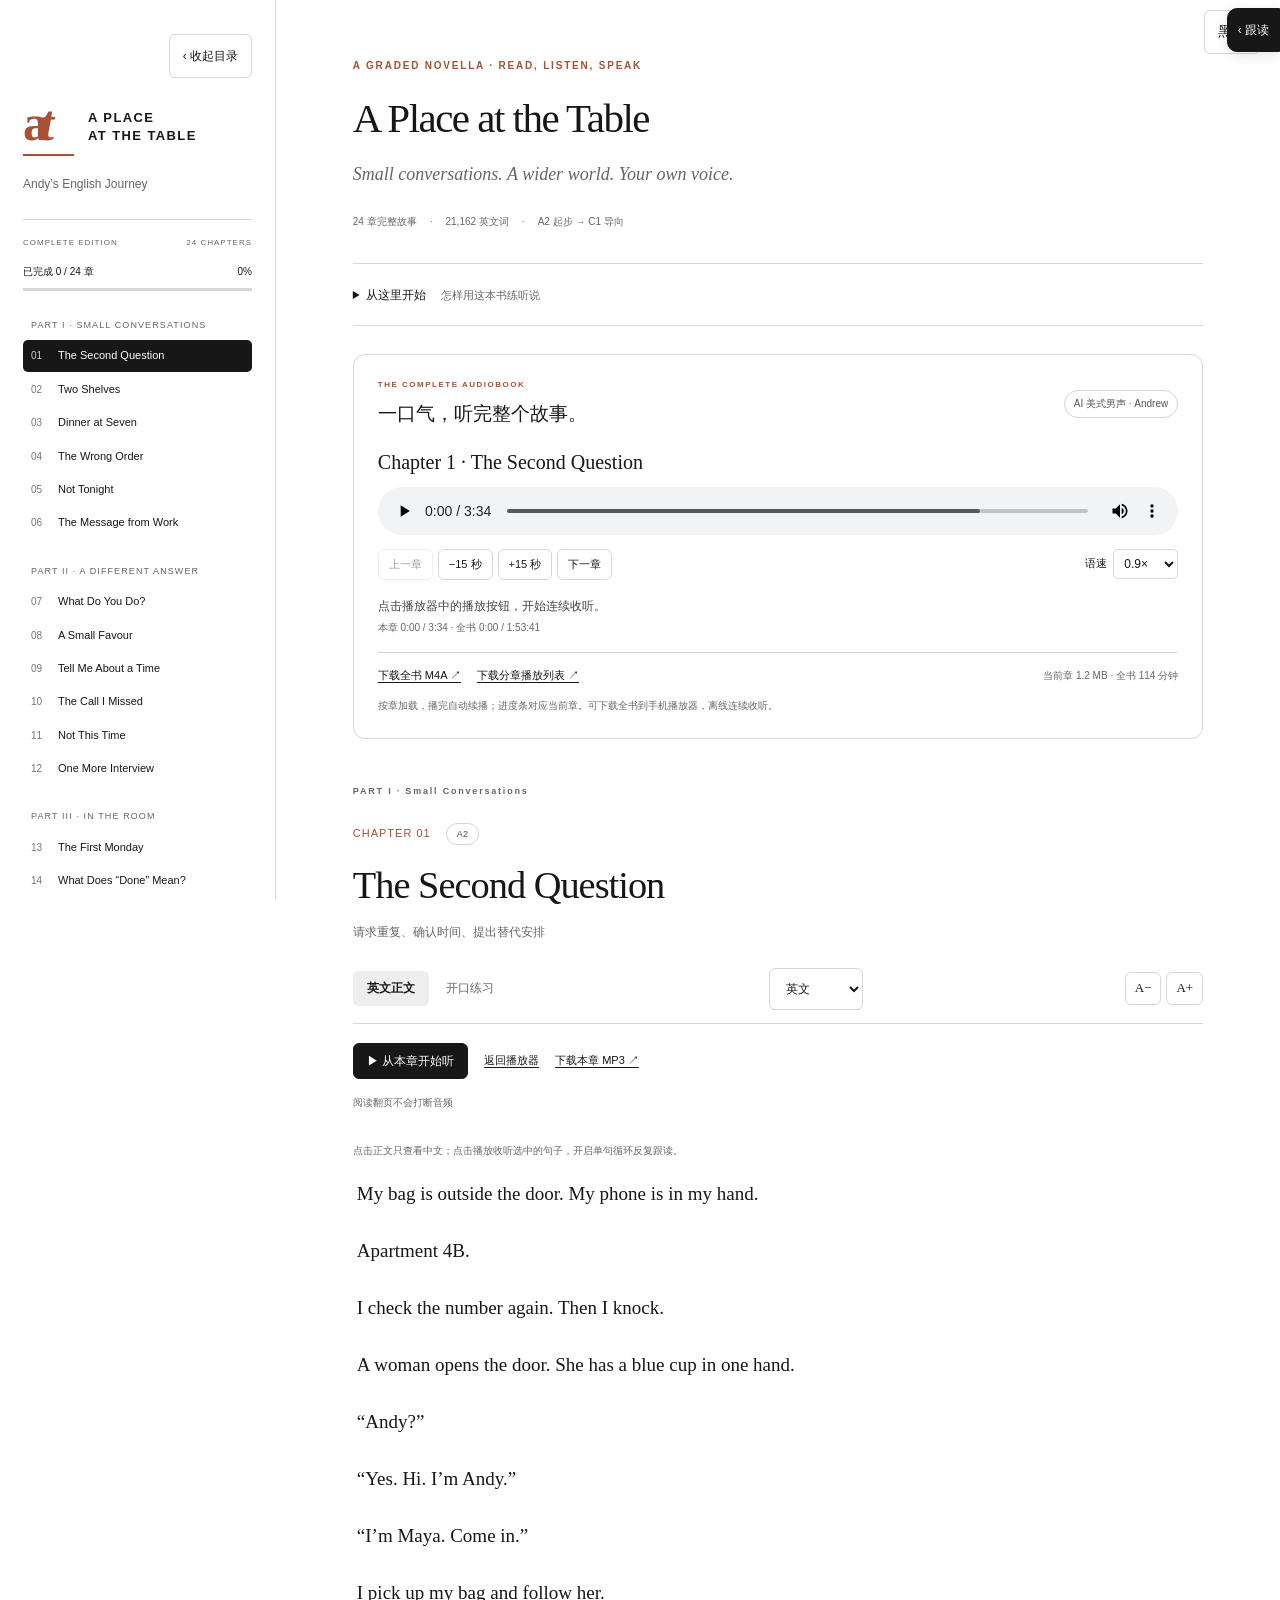
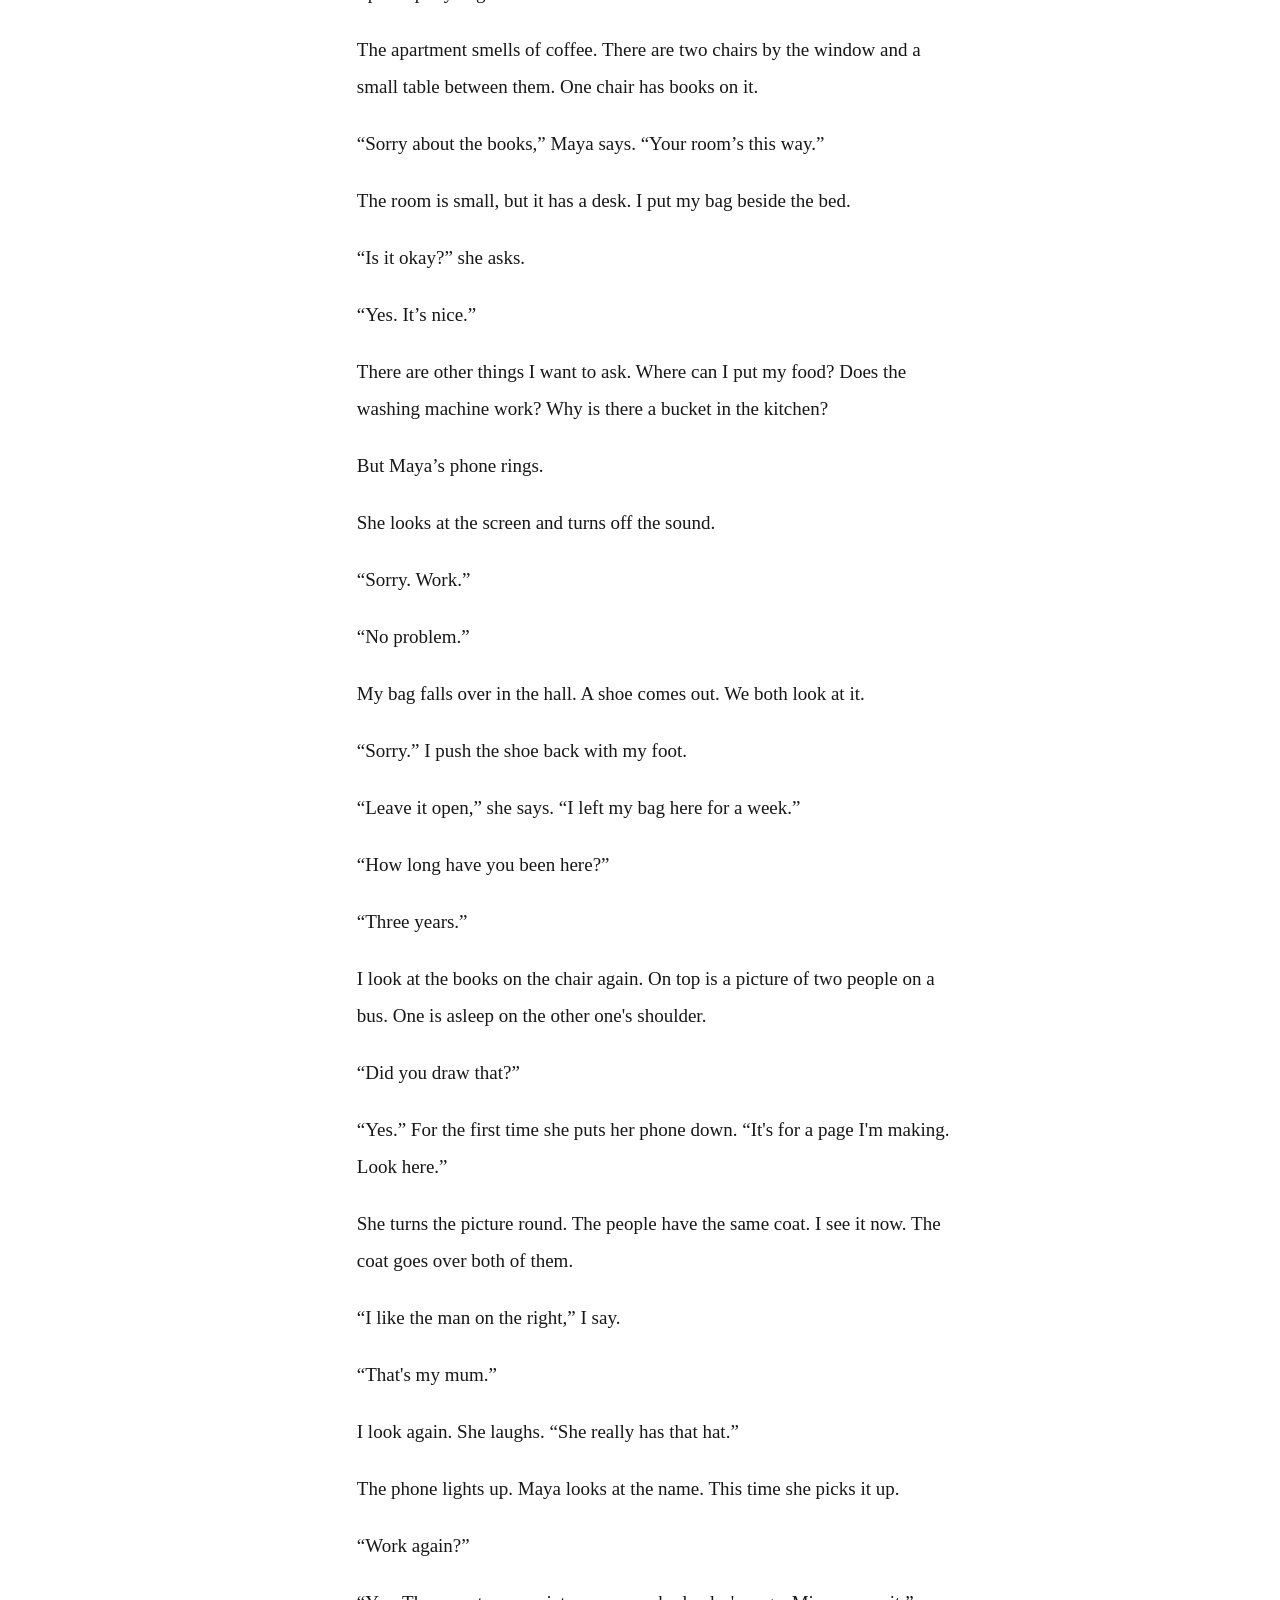
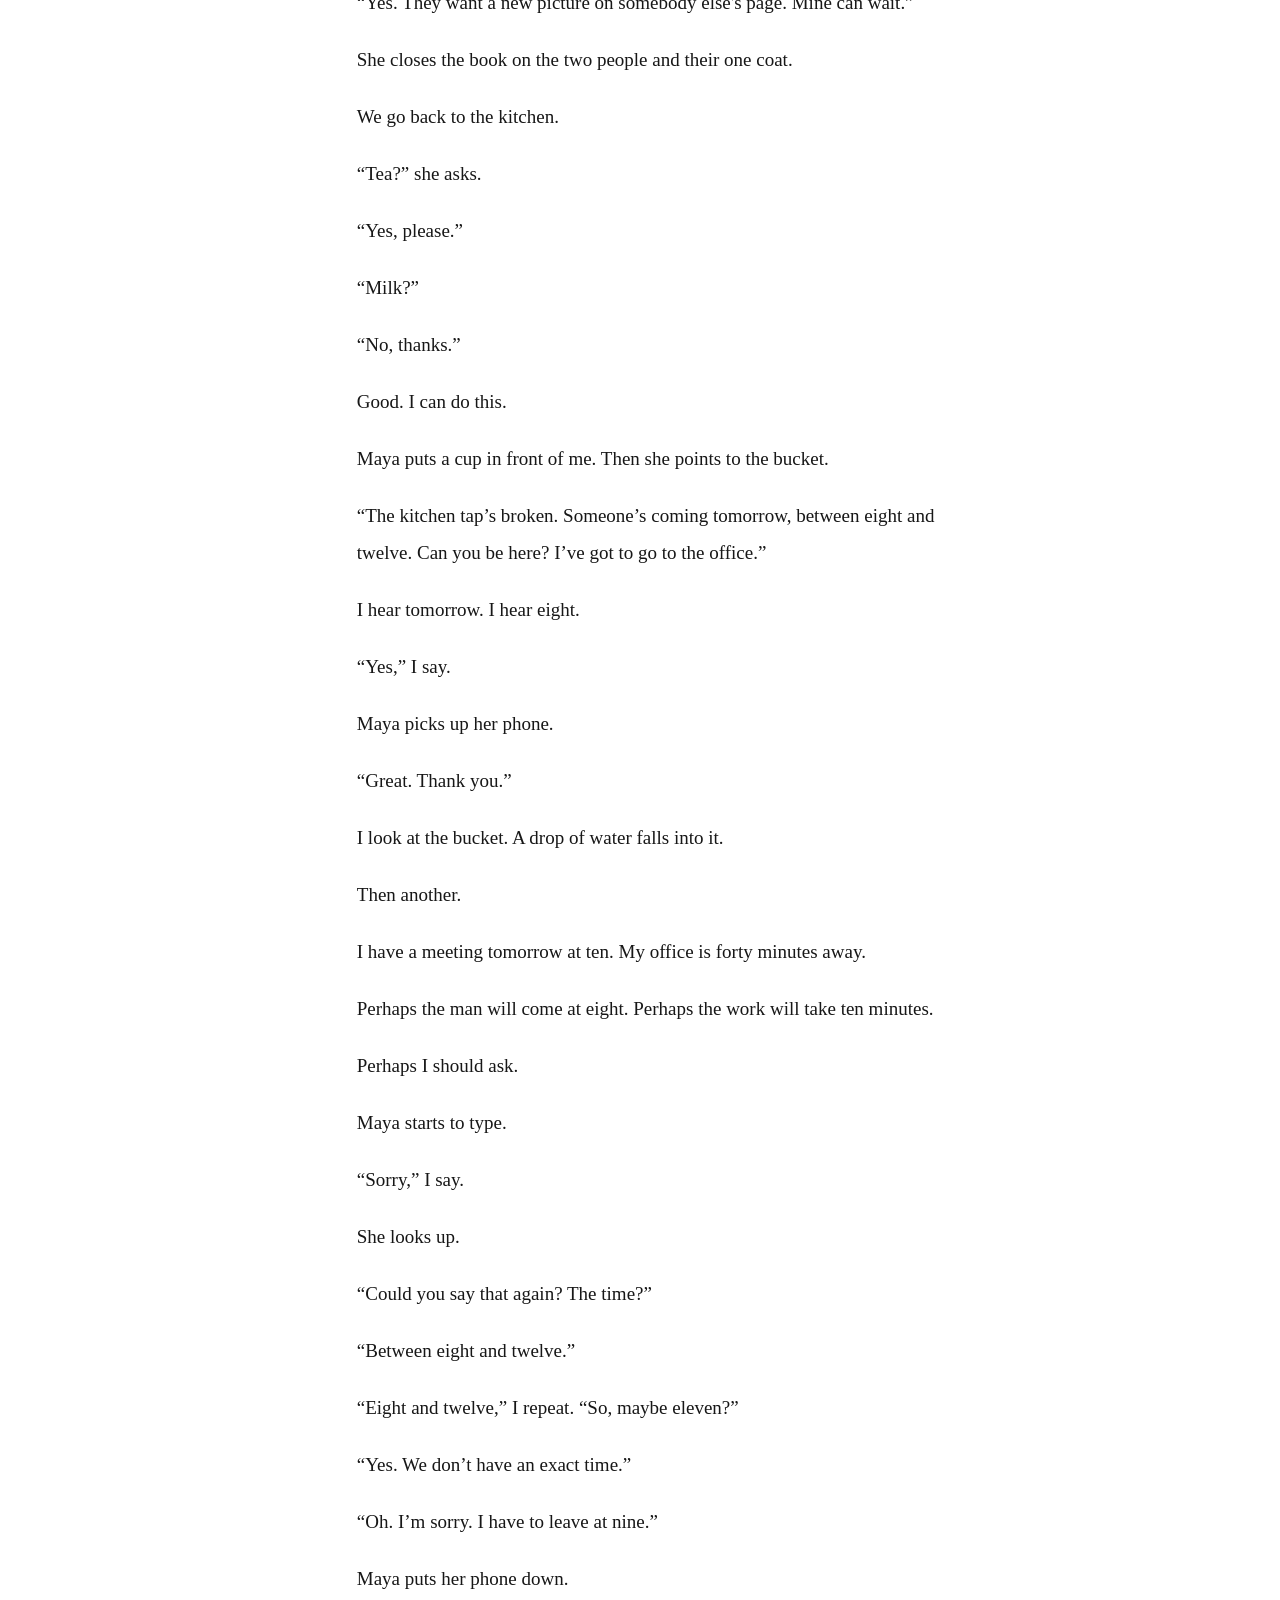
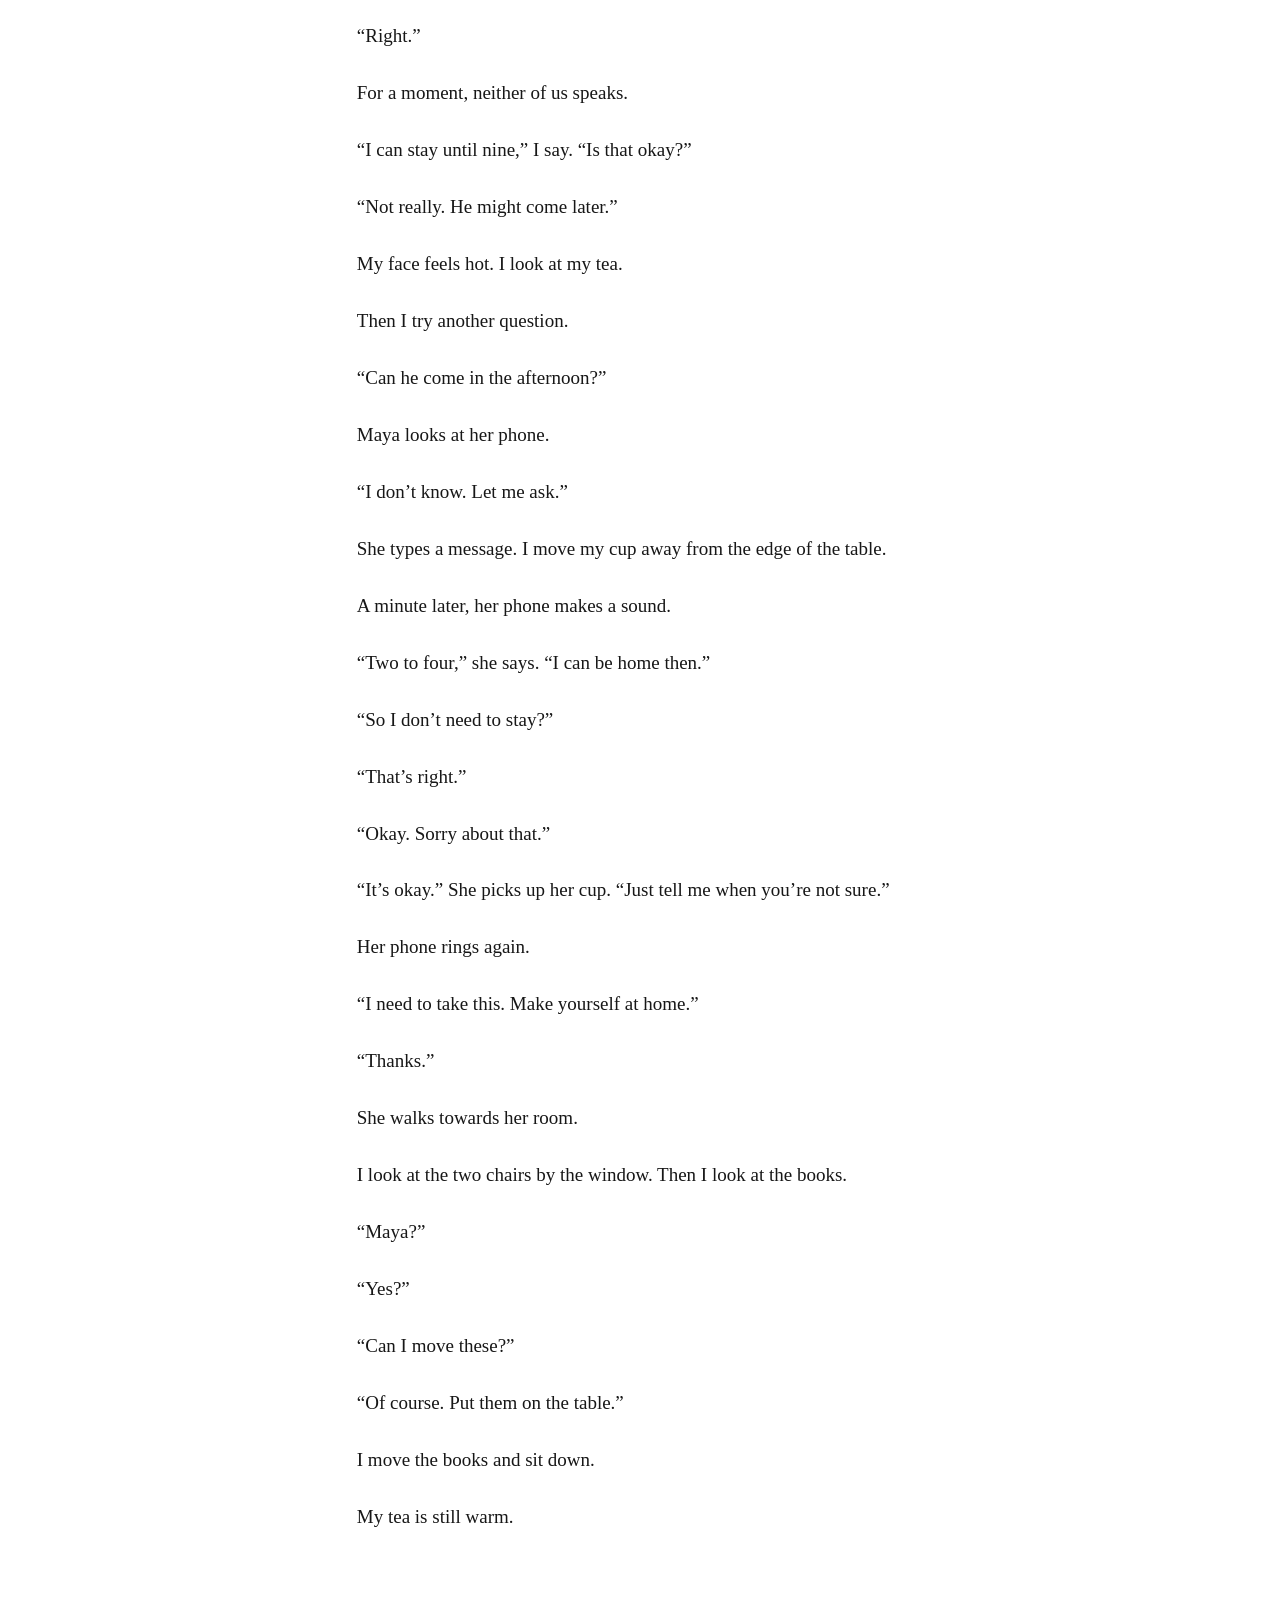
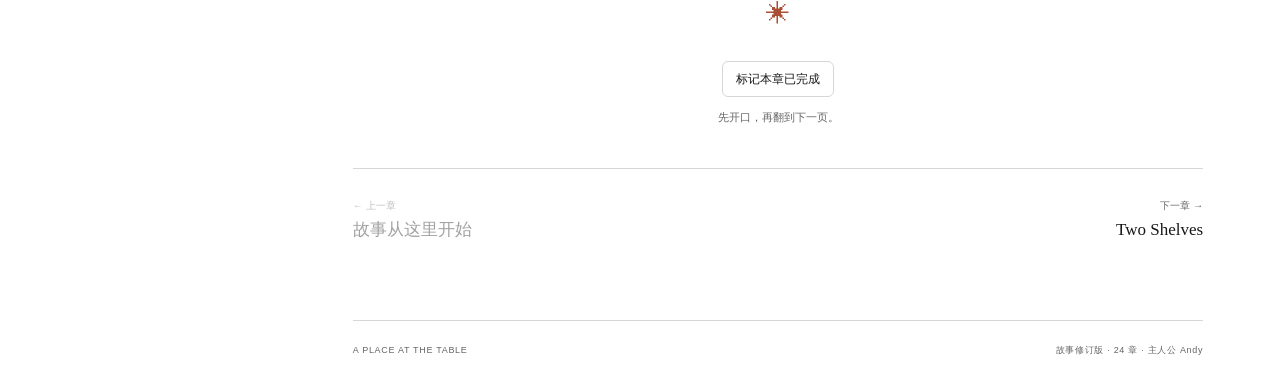
==== commit 912d9065: "fix(reader): 点句与悬停在正文显示中文" ====
--- a/index.html
+++ b/index.html
@@ -6,9 +6,9 @@
   <meta name="theme-color" content="#ffffff">
   <meta name="description" content="A Place at the Table — a complete 24-chapter English novella with Andy, Maya and a place to find your voice. English stories and practical speaking exercises.">
   <title>A Place at the Table · Andy’s English Journey</title>
-  <script src="theme.js?v=20261119-bilingual"></script>
-  <link rel="stylesheet" href="style.css?v=20261119-bilingual">
-  <script type="module" src="app.js?v=20261119-bilingual"></script>
+  <script src="theme.js?v=20261120-inline"></script>
+  <link rel="stylesheet" href="style.css?v=20261120-inline">
+  <script type="module" src="app.js?v=20261120-inline"></script>
 </head>
 <body>
   <a class="skip" href="#reader">跳到正文</a>
--- a/style.css
+++ b/style.css
@@ -49,3 +49,5 @@
 .reader-tools{flex-wrap:wrap}#storyLanguage{font-size:12px;min-height:42px;padding:8px 12px;border:1px solid var(--line);border-radius:6px;background:var(--paper);max-width:100%}#storyLanguageStatus:empty{display:none}.prose[lang=zh-CN]{font-family:"Songti SC","Noto Serif CJK SC",serif}
 
 .prose[data-mode=bilingual] .sentence{display:block;padding:6px 8px;margin:0 0 16px}.sentence-en,.sentence-zh{display:block}.sentence-zh{font-family:"Songti SC","Noto Serif CJK SC",serif;font-size:.9em;line-height:1.75;color:var(--muted);margin-top:4px}.sentence-active .sentence-zh{color:inherit}
+
+.prose p{position:relative}.inline-translation{position:absolute;left:0;z-index:2;transform:translateY(-100%);pointer-events:none;display:block;width:max-content;max-width:100%;padding:4px 9px;border-left:2px solid var(--accent);background:var(--paper);color:var(--muted);font-family:"Songti SC","Noto Serif CJK SC",serif;font-size:.75em;line-height:1.5}
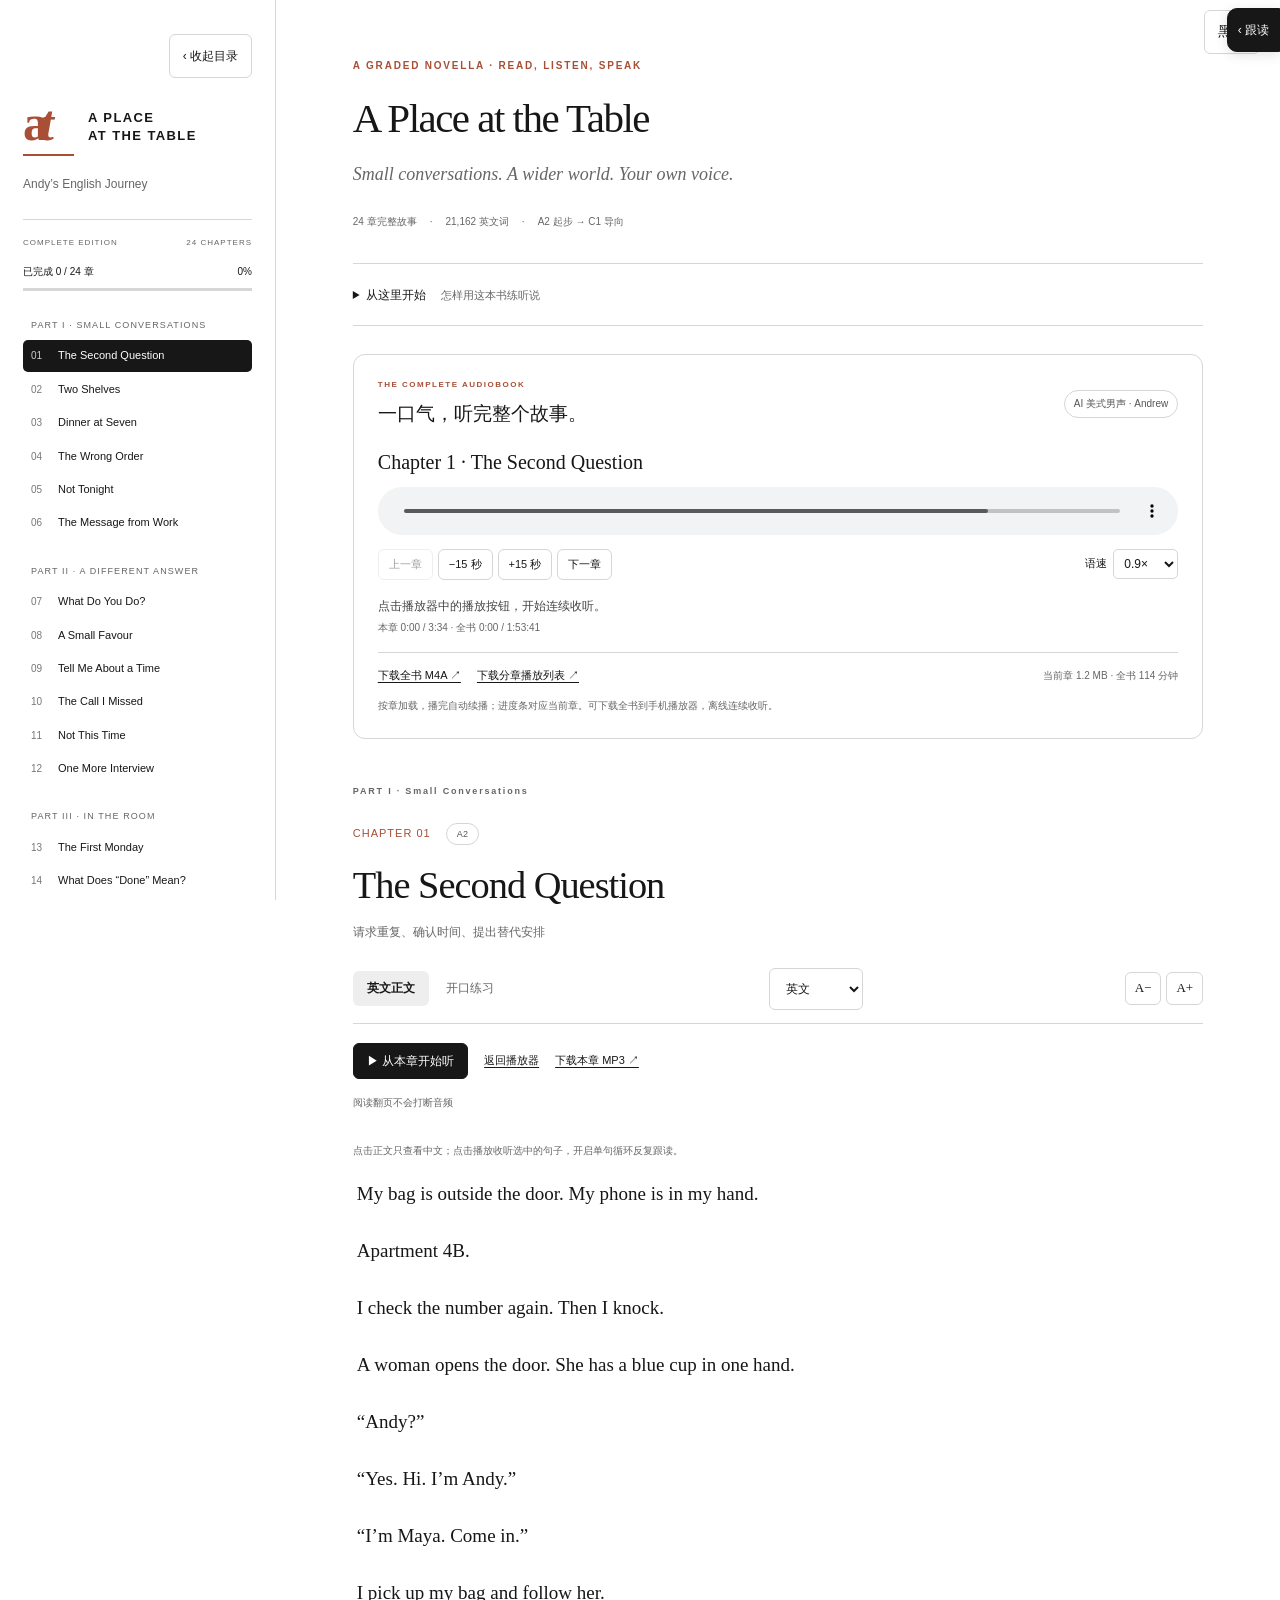
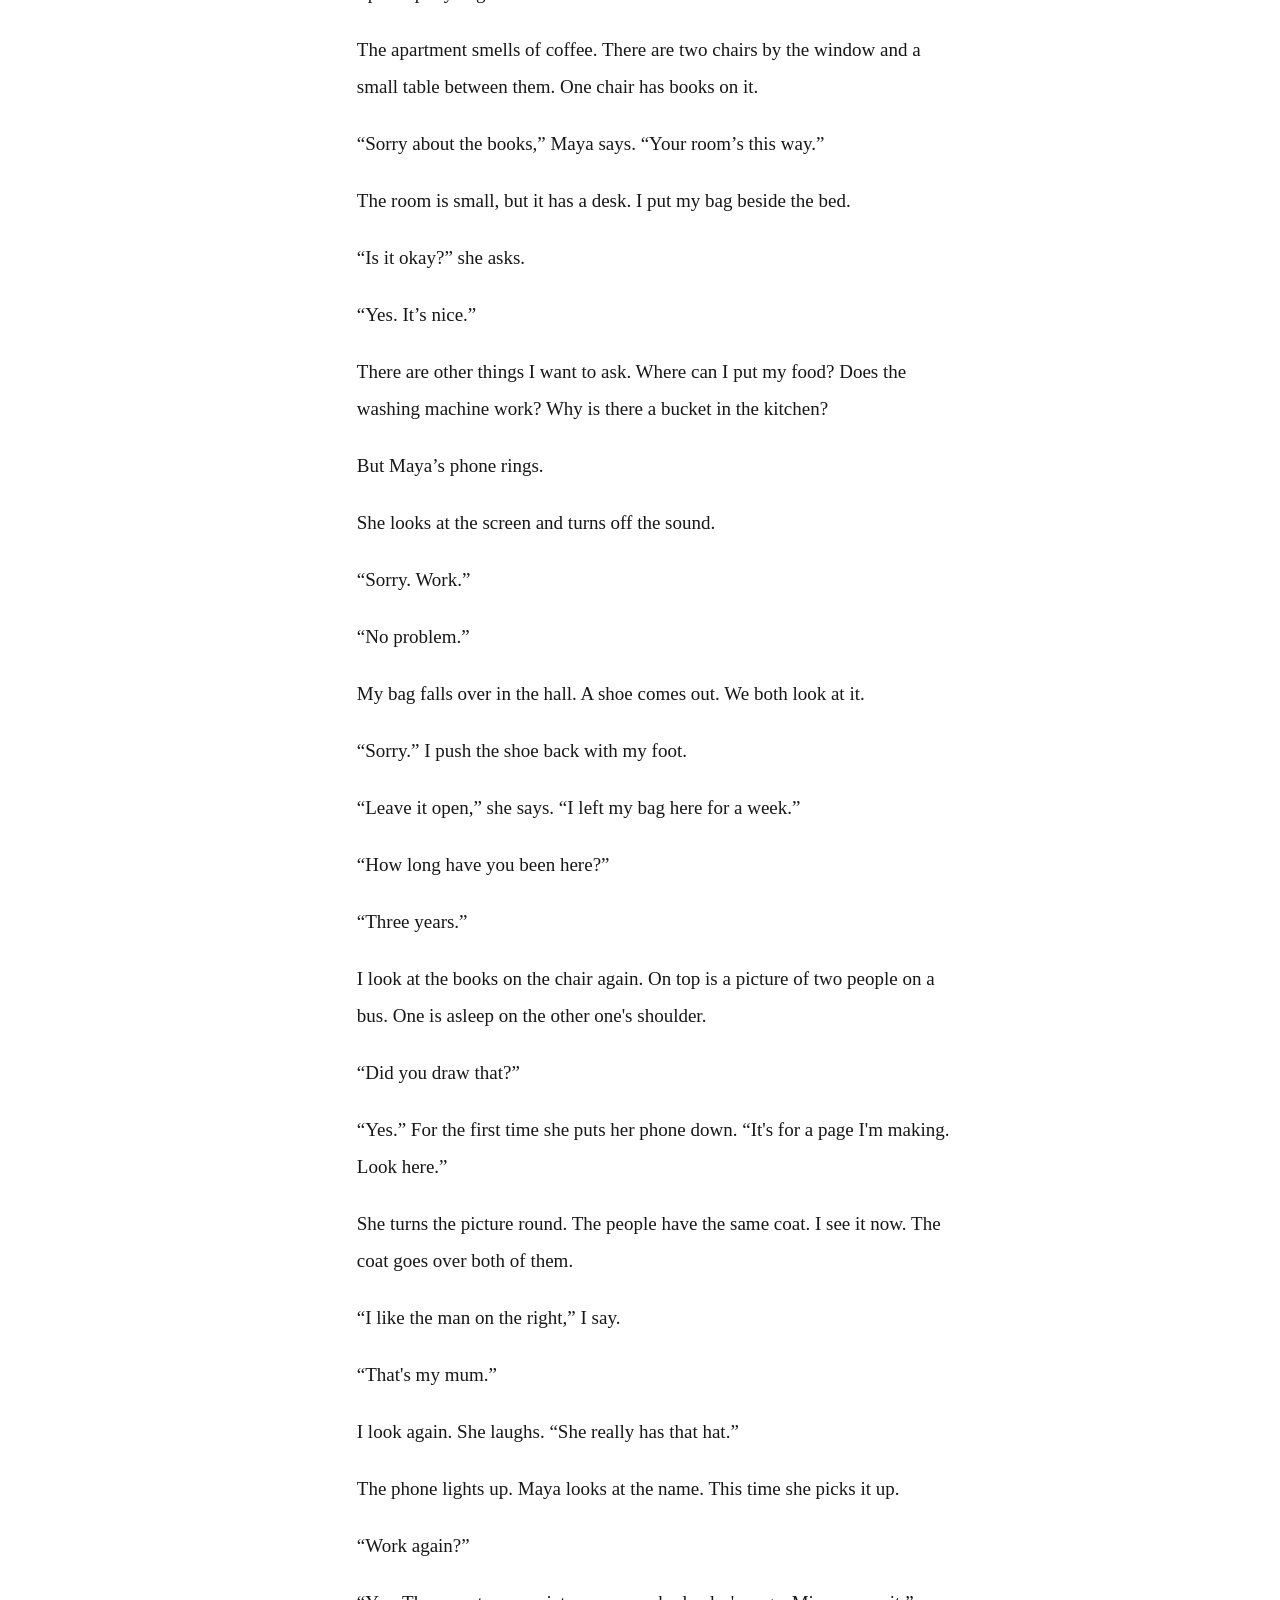
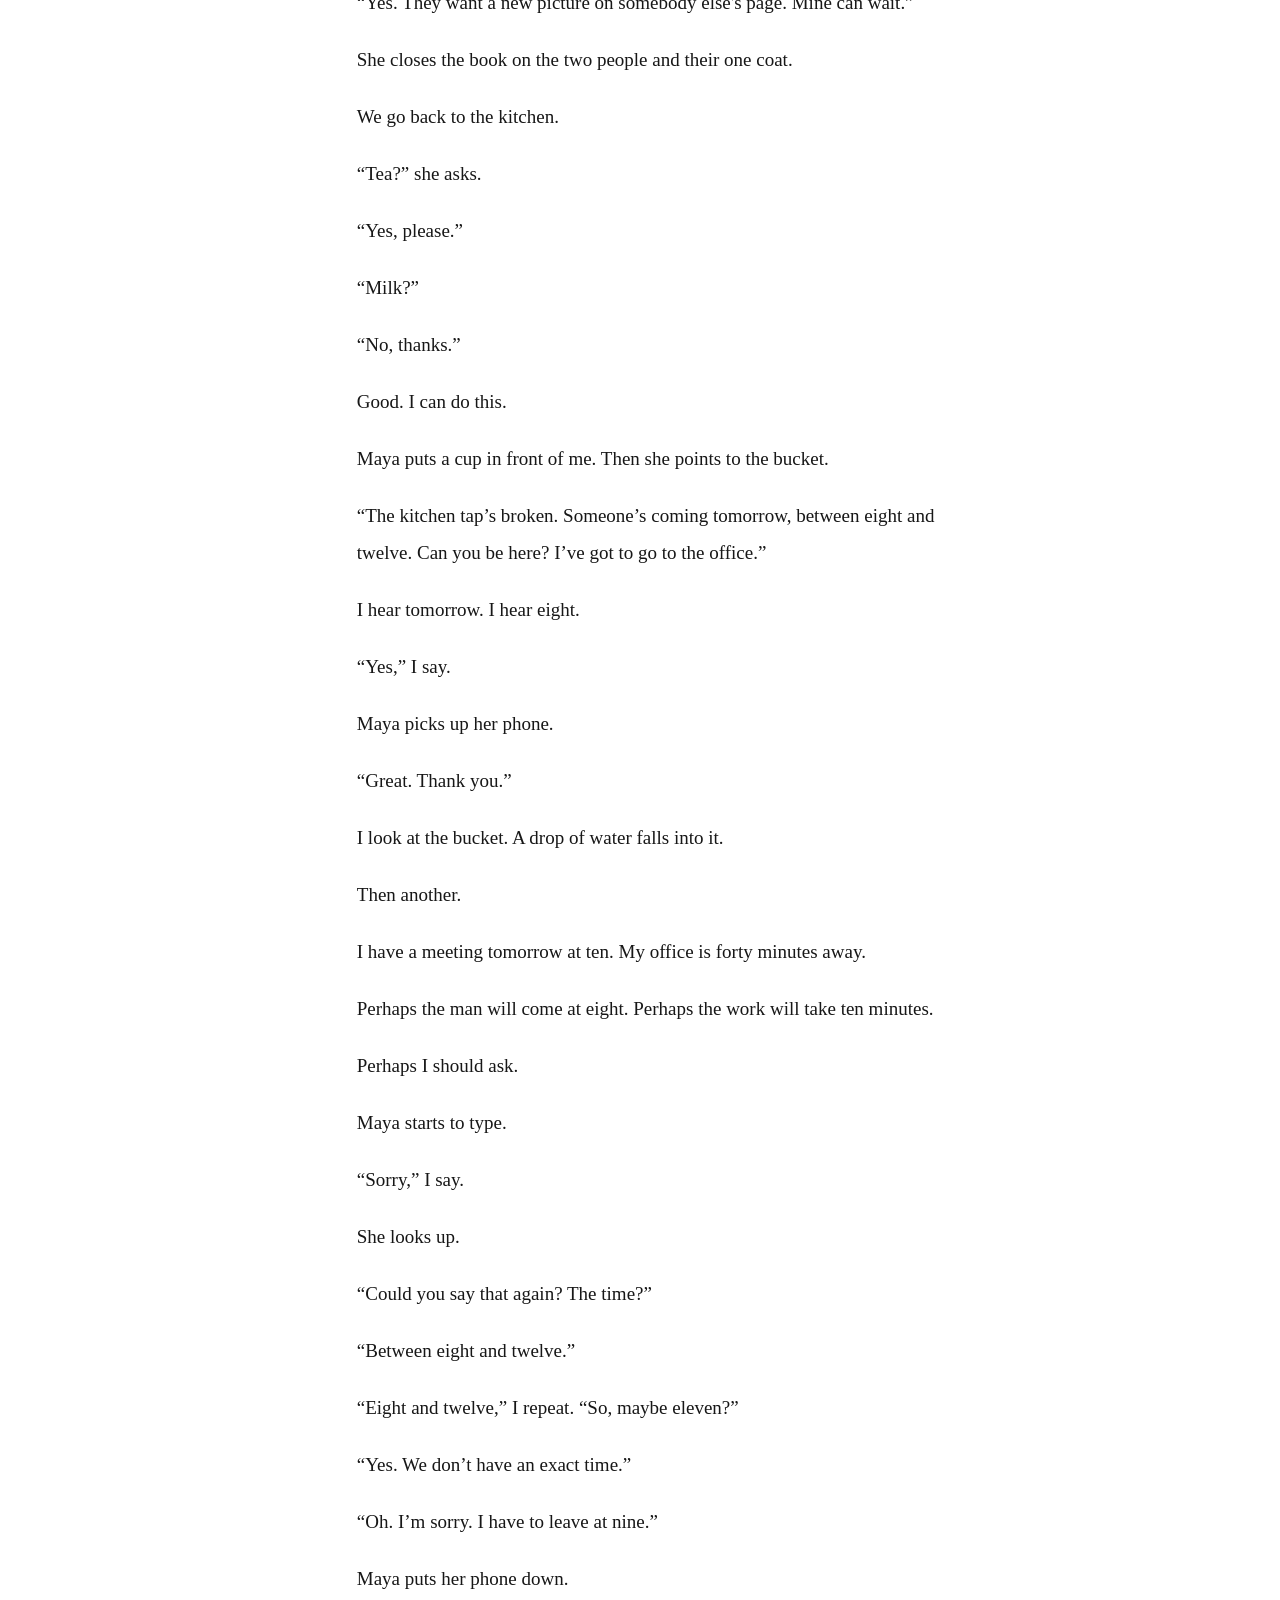
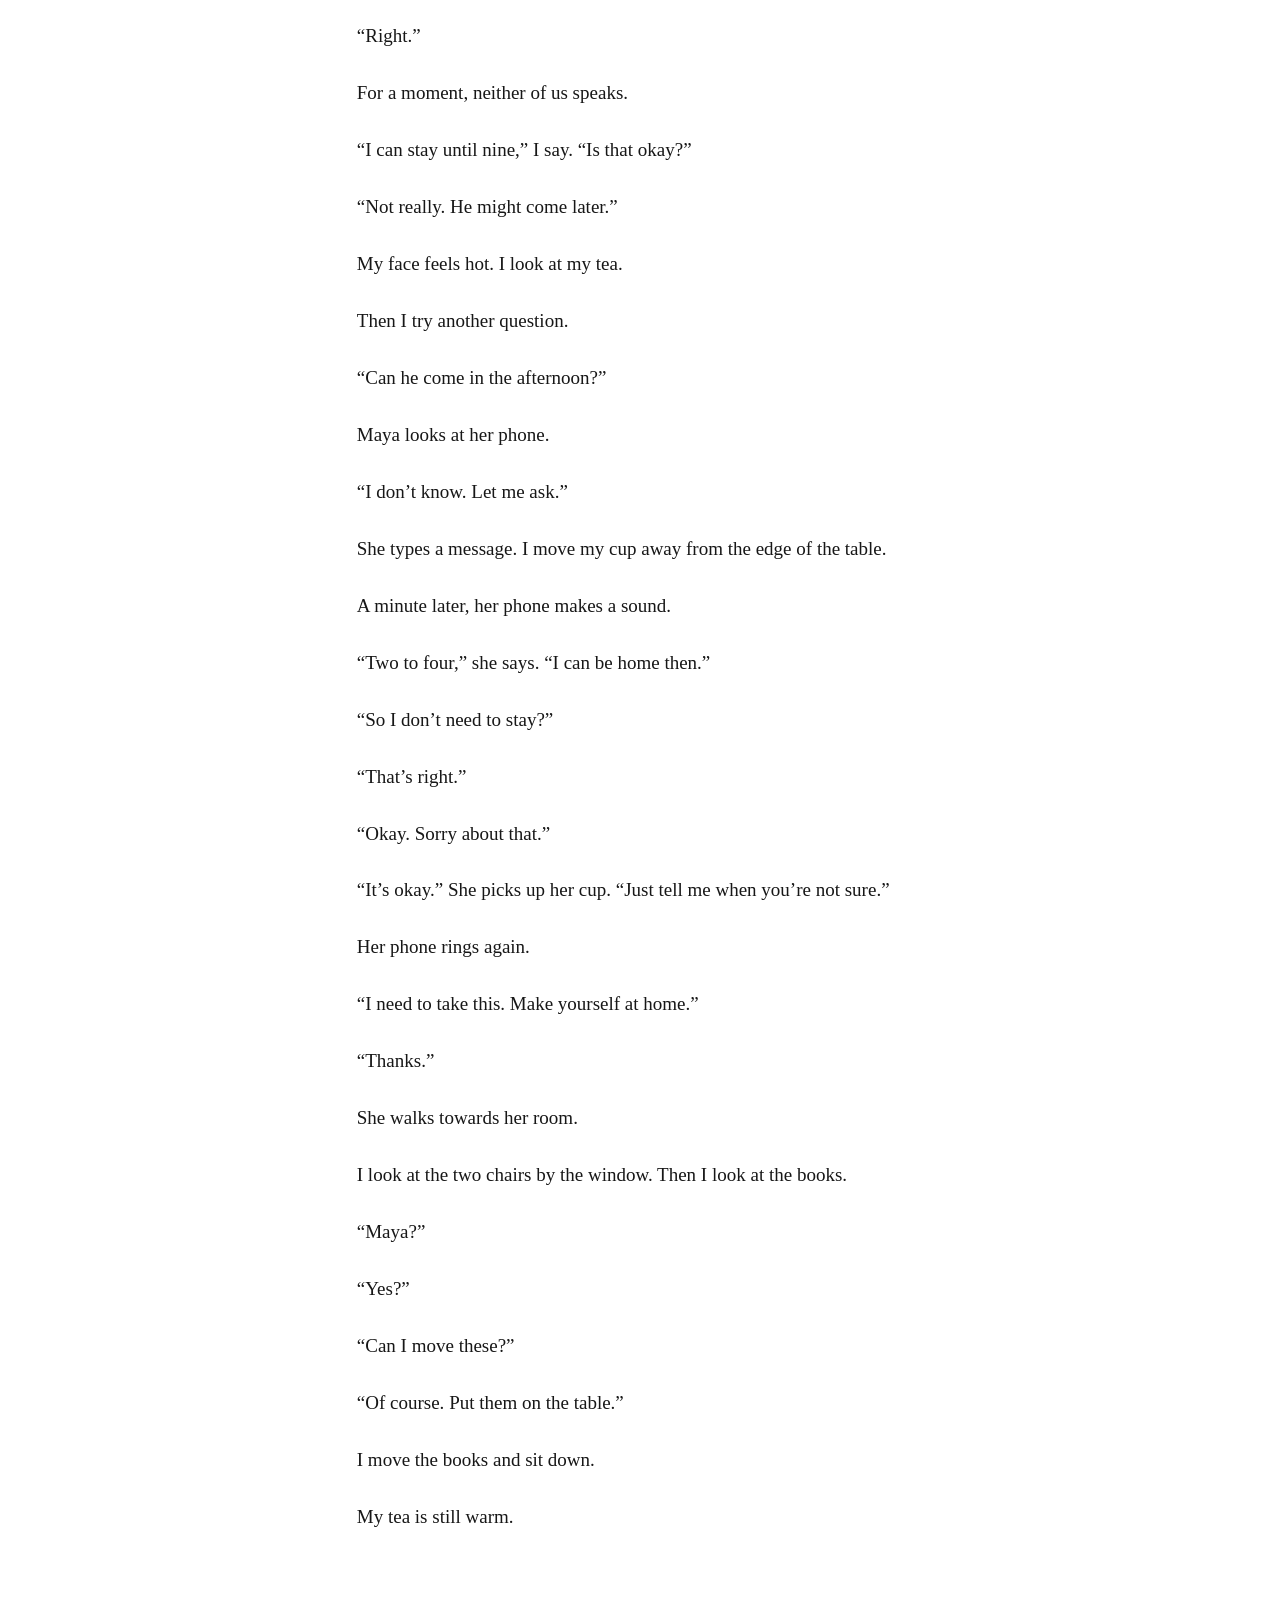
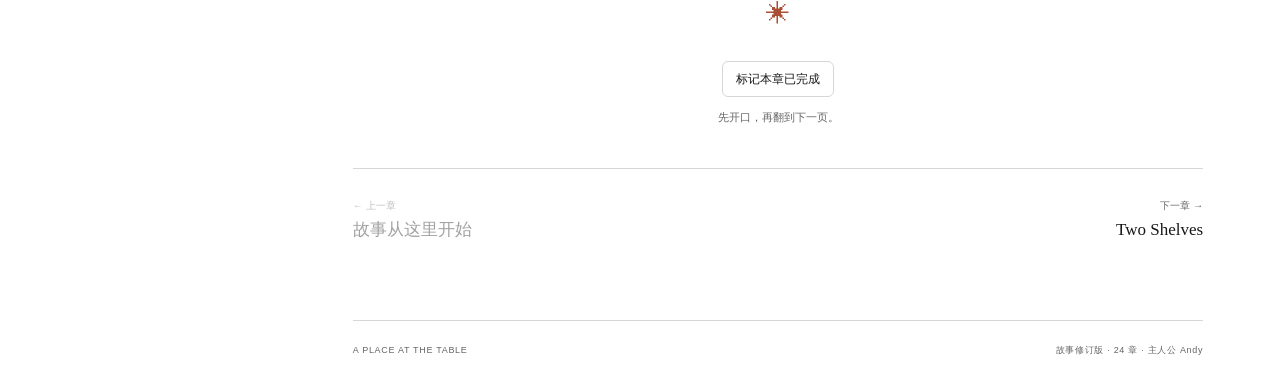
==== commit 1b29d96b: "fix(reader): 点击空白收起逐句中文" ====
--- a/index.html
+++ b/index.html
@@ -8,7 +8,7 @@
   <title>A Place at the Table · Andy’s English Journey</title>
   <script src="theme.js?v=20261120-inline"></script>
   <link rel="stylesheet" href="style.css?v=20261120-inline">
-  <script type="module" src="app.js?v=20261120-inline"></script>
+  <script type="module" src="app.js?v=20261120-dismiss"></script>
 </head>
 <body>
   <a class="skip" href="#reader">跳到正文</a>
